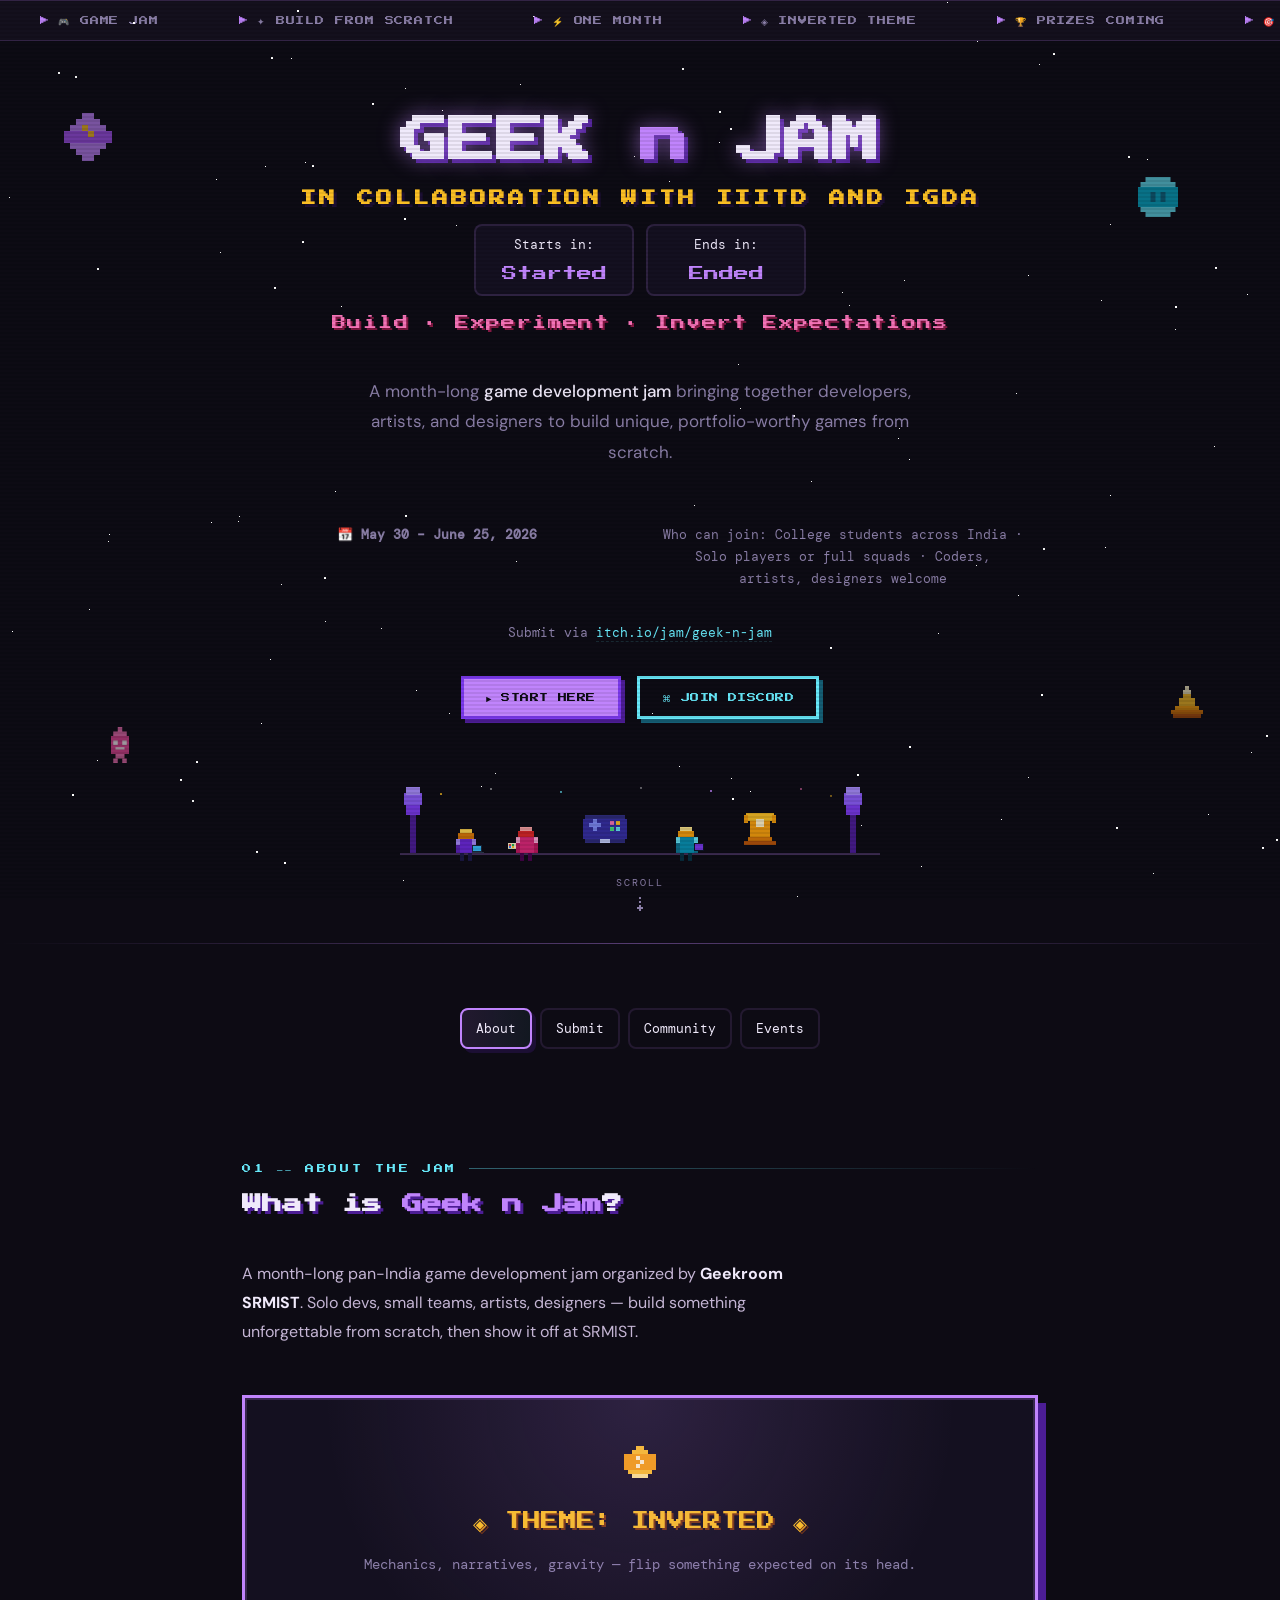
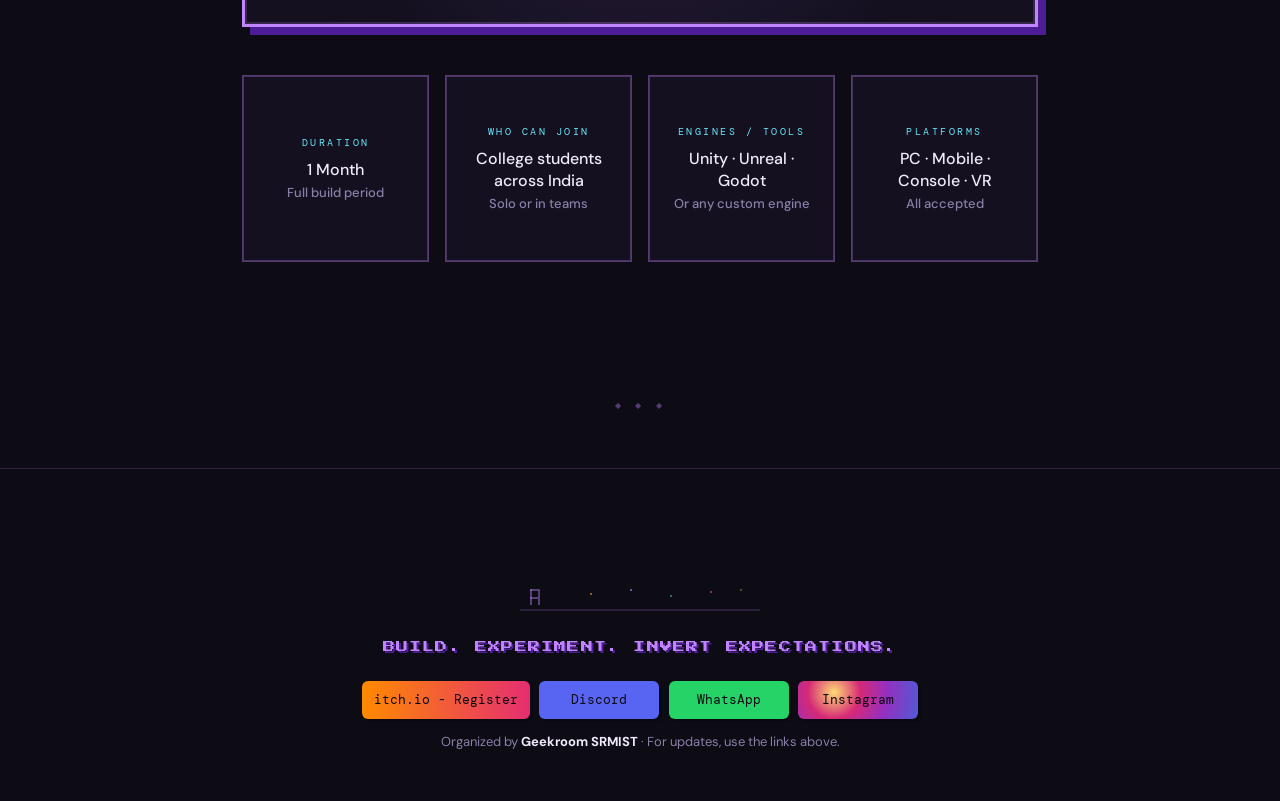
==== WEBISTE.html @ dd46bc48 "Add files via upload" ====
<!DOCTYPE html>
<html lang="en">
<head>
<meta charset="UTF-8">
<meta name="viewport" content="width=device-width, initial-scale=1.0">
<title>Geek n Jam — Build. Experiment. Invert expectations.</title>
<link rel="preconnect" href="https://fonts.googleapis.com">
<link href="https://fonts.googleapis.com/css2?family=Press+Start+2P&family=DM+Sans:wght@300;400;500;600&family=DM+Mono:wght@400;500&display=swap" rel="stylesheet">
<style>
  :root {
    --px: 2px;
    --c-bg: #0d0b14;
    --c-bg2: #141020;
    --c-bg3: #1a1530;
    --c-purple: #c084fc;
    --c-pink: #f472b6;
    --c-cyan: #67e8f9;
    --c-yellow: #fbbf24;
    --c-green: #4ade80;
    --c-white: #f0eafb;
    --c-muted: #8b7fa8;
    --pixel-border: 3px solid;
    --font-pixel: 'Press Start 2P', monospace;
    --font-body: 'DM Sans', sans-serif;
    --font-mono: 'DM Mono', monospace;
  }

  *, *::before, *::after { box-sizing: border-box; margin: 0; padding: 0; }

  body {
    background: var(--c-bg);
    color: var(--c-white);
    font-family: var(--font-body);
    font-size: 16px;
    line-height: 1.7;
    overflow-x: hidden;
  }

  /* ── SCANLINE OVERLAY ── */
  body::before {
    content: '';
    position: fixed;
    inset: 0;
    background: repeating-linear-gradient(0deg, transparent, transparent 2px, rgba(0,0,0,0.08) 2px, rgba(0,0,0,0.08) 4px);
    pointer-events: none;
    z-index: 100;
  }

  /* ── STAR FIELD ── */
  .stars {
    position: fixed;
    inset: 0;
    pointer-events: none;
    z-index: 0;
    overflow: hidden;
  }
  .star {
    position: absolute;
    background: white;
    border-radius: 0;
    animation: twinkle var(--d, 3s) infinite alternate var(--dl, 0s);
  }
  @keyframes twinkle { from { opacity: 0.1; } to { opacity: 0.8; } }

  /* ── LAYOUT ── */
  .wrap { max-width: 860px; margin: 0 auto; padding: 0 2rem; position: relative; z-index: 1; }

  /* ── PIXEL BORDER UTILITY ── */
  .pixel-box {
    position: relative;
    border: 3px solid var(--c-purple);
    image-rendering: pixelated;
    box-shadow: 6px 6px 0 var(--c-pink), inset 0 0 40px rgba(192,132,252,0.05);
  }
  .pixel-box::before {
    content: '';
    position: absolute;
    inset: -7px;
    border: 2px solid rgba(192,132,252,0.2);
    pointer-events: none;
  }

  /* ── HERO ── */
  .hero {
    min-height: 100vh;
    display: flex;
    flex-direction: column;
    align-items: center;
    justify-content: center;
    text-align: center;
    padding: 4rem 2rem 3rem;
    position: relative;
  }

  .hero-title {
    font-family: var(--font-pixel);
    font-size: clamp(24px, 5vw, 48px);
    line-height: 1.5;
    color: var(--c-white);
    text-shadow: 0 0 20px rgba(192,132,252,0.6), 4px 4px 0 #4c1d95;
    margin-bottom: 0.5rem;
    animation: flicker 6s infinite;
  }
  .hero-title span { color: var(--c-purple); }

  .hero-collab {
    font-family: var(--font-pixel);
    font-size: clamp(12px, 2.2vw, 16px);
    color: var(--c-yellow);
    letter-spacing: 0.18em;
    margin-top: 0.25rem;
    margin-bottom: 0.75rem;
    text-transform: uppercase;
    font-weight: 700;
    text-shadow: 3px 3px 0 rgba(76,29,149,0.25);
  }

  @keyframes flicker {
    0%,92%,100% { opacity: 1; }
    93% { opacity: 0.9; }
    94% { opacity: 1; }
    96% { opacity: 0.85; }
    97% { opacity: 1; }
  }

  .hero-sub {
    font-family: var(--font-pixel);
    font-size: clamp(10px, 2vw, 14px);
    color: var(--c-pink);
    letter-spacing: 0.1em;
    margin-bottom: 2.5rem;
    text-shadow: 2px 2px 0 #831843;
  }

  .hero-desc {
    font-size: 17px;
    color: var(--c-muted);
    max-width: 560px;
    margin: 0 auto 3rem;
    line-height: 1.8;
  }
  .hero-desc strong { color: var(--c-white); font-weight: 500; }

  .hero-cta {
    display: flex;
    gap: 1rem;
    flex-wrap: wrap;
    justify-content: center;
    margin-bottom: 4rem;
  }

  /* ── PIXEL DECORATION: FLOATING SPRITES ── */
  .sprite-grid {
    display: grid;
    grid-template-columns: repeat(8, 1fr);
    gap: 4px;
    width: 64px;
    height: 64px;
    image-rendering: pixelated;
  }
  .sprite-cell {
    width: 8px;
    height: 8px;
  }

  .floating-sprites {
    position: absolute;
    pointer-events: none;
    z-index: 0;
  }

  /* ── PIXEL ART DECORATIONS (SVG-based) ── */
  .pixel-deco {
    position: absolute;
    image-rendering: pixelated;
    opacity: 0.6;
    animation: float var(--fd, 4s) ease-in-out infinite alternate;
  }
  @keyframes float {
    from { transform: translateY(0px) rotate(0deg); }
    to { transform: translateY(-12px) rotate(2deg); }
  }

  /* ── SCROLL INDICATOR ── */
  .scroll-hint {
    position: absolute;
    bottom: 2rem;
    left: 50%;
    transform: translateX(-50%);
    display: flex;
    flex-direction: column;
    align-items: center;
    gap: 6px;
    font-family: var(--font-mono);
    font-size: 10px;
    color: var(--c-muted);
    letter-spacing: 0.2em;
    animation: bounce-down 2s ease-in-out infinite;
  }
  @keyframes bounce-down {
    0%,100% { transform: translateX(-50%) translateY(0); }
    50% { transform: translateX(-50%) translateY(6px); }
  }

  /* ── SECTION STYLES ── */
  section {
    padding: 5rem 0;
    position: relative;
    z-index: 1;
  }

  .section-label {
    font-family: var(--font-pixel);
    font-size: 9px;
    color: var(--c-cyan);
    letter-spacing: 0.3em;
    text-transform: uppercase;
    margin-bottom: 0.75rem;
    display: flex;
    align-items: center;
    gap: 12px;
  }
  .section-label::after {
    content: '';
    flex: 1;
    height: 1px;
    background: linear-gradient(90deg, rgba(103,232,249,0.4), transparent);
  }

  .section-title {
    font-family: var(--font-pixel);
    font-size: clamp(14px, 2.5vw, 20px);
    color: var(--c-white);
    text-shadow: 3px 3px 0 #4c1d95;
    margin-bottom: 2.5rem;
    line-height: 1.6;
  }
  .section-title .accent { color: var(--c-purple); }

  /* ── THEME REVEAL CARD ── */
  .theme-card {
    background: var(--c-bg2);
    border: 3px solid var(--c-purple);
    box-shadow: 8px 8px 0 #4c1d95;
    padding: 3rem;
    text-align: center;
    position: relative;
    overflow: hidden;
  }
  .theme-card::before {
    content: '';
    position: absolute;
    inset: 0;
    background: radial-gradient(circle at 50% 0%, rgba(192,132,252,0.15), transparent 70%);
    pointer-events: none;
  }
  .theme-card .reveal-text {
    font-family: var(--font-pixel);
    font-size: clamp(12px, 2vw, 18px);
    color: var(--c-yellow);
    text-shadow: 2px 2px 0 #78350f;
    animation: flicker 4s infinite;
  }
  .theme-card .reveal-sub {
    font-size: 14px;
    color: var(--c-muted);
    margin-top: 1rem;
    font-family: var(--font-mono);
  }

  /* ── INFO GRID ── */
  .info-grid {
    display: grid;
    grid-template-columns: repeat(auto-fit, minmax(180px, 1fr));
    gap: 1rem;
    justify-items: stretch;
    margin-bottom: 2rem;
  }

  .info-card {
    background: var(--c-bg2);
    border: 2px solid rgba(192,132,252,0.3);
    padding: 1rem 1.25rem;
    position: relative;
    transition: border-color 0.2s, box-shadow 0.2s;
    display: flex;
    flex-direction: column;
    justify-content: center;
    height: 100%;
    aspect-ratio: 1 / 1; /* enforce square cards */
    min-height: 140px; /* fallback for older browsers */
    align-items: center;
  }
  .info-card:hover {
    border-color: var(--c-purple);
    box-shadow: 4px 4px 0 rgba(192,132,252,0.3);
  }
  .info-card::after {
    content: '';
    position: absolute;
    top: -2px; left: -2px; right: -2px; bottom: -2px;
    border: 1px solid rgba(192,132,252,0.1);
    pointer-events: none;
  }

  .info-card-icon {
    width: 32px;
    height: 32px;
    margin-bottom: 1rem;
    image-rendering: pixelated;
  }

  .info-card-label {
    font-family: var(--font-mono);
    font-size: 10px;
    letter-spacing: 0.25em;
    text-transform: uppercase;
    color: var(--c-cyan);
    margin-bottom: 0.5rem;
  }

  .info-card-value {
    font-size: 16px;
    color: var(--c-white);
    font-weight: 500;
    line-height: 1.4;
    display: block;
    text-align: center;
  }

  /* ── REQUIREMENTS LIST ── */
  .req-list {
    list-style: none;
    display: flex;
    flex-direction: column;
    gap: 0.75rem;
  }

  .req-list li {
    display: flex;
    align-items: flex-start;
    gap: 12px;
    font-size: 15px;
    color: #c4b5d4;
    padding: 0.75rem 1rem;
    background: var(--c-bg2);
    border-left: 3px solid var(--c-purple);
    transition: border-color 0.15s, background 0.15s;
  }
  .req-list li:hover {
    border-left-color: var(--c-pink);
    background: var(--c-bg3);
  }

  .req-list li .bullet {
    font-family: var(--font-pixel);
    font-size: 8px;
    color: var(--c-purple);
    margin-top: 4px;
    flex-shrink: 0;
  }

  /* ── RULES GRID ── */
  .rules-grid {
    display: grid;
    grid-template-columns: repeat(auto-fit, minmax(200px, 1fr));
    gap: 1rem;
  }

  .rule-pill {
    border: 2px solid;
    padding: 1rem 1.25rem;
    font-size: 13px;
    display: flex;
    align-items: center;
    gap: 10px;
  }
  .rule-pill.no { border-color: rgba(244,114,182,0.5); background: rgba(244,114,182,0.05); color: #f9a8d4; }
  .rule-pill.yes { border-color: rgba(74,222,128,0.5); background: rgba(74,222,128,0.05); color: #86efac; }

  .rule-pill-icon {
    font-family: var(--font-pixel);
    font-size: 8px;
    padding: 3px 5px;
    flex-shrink: 0;
  }
  .rule-pill.no .rule-pill-icon { background: rgba(244,114,182,0.2); color: var(--c-pink); }
  .rule-pill.yes .rule-pill-icon { background: rgba(74,222,128,0.2); color: var(--c-green); }

  /* ── CATEGORIES ── */
  .categories-wrap {
    display: flex;
    flex-wrap: wrap;
    gap: 0.75rem;
  }

  .cat-tag {
    font-family: var(--font-pixel);
    font-size: 8px;
    padding: 8px 14px;
    border: 2px solid;
    letter-spacing: 0.05em;
    position: relative;
    transition: transform 0.1s;
  }
  .cat-tag:hover { transform: translate(-2px, -2px); }
  .cat-tag::after { content: ''; position: absolute; bottom: -5px; right: -5px; width: 100%; height: 100%; border: 2px solid; z-index: -1; }

  .cat-tag:nth-child(1) { border-color: var(--c-purple); color: var(--c-purple); }
  .cat-tag:nth-child(1)::after { border-color: #4c1d95; }
  .cat-tag:nth-child(2) { border-color: var(--c-pink); color: var(--c-pink); }
  .cat-tag:nth-child(2)::after { border-color: #831843; }
  .cat-tag:nth-child(3) { border-color: var(--c-cyan); color: var(--c-cyan); }
  .cat-tag:nth-child(3)::after { border-color: #155e75; }
  .cat-tag:nth-child(4) { border-color: var(--c-yellow); color: var(--c-yellow); }
  .cat-tag:nth-child(4)::after { border-color: #78350f; }
  .cat-tag:nth-child(5) { border-color: var(--c-green); color: var(--c-green); }
  .cat-tag:nth-child(5)::after { border-color: #14532d; }
  .cat-tag:nth-child(6) { border-color: #a78bfa; color: #a78bfa; }
  .cat-tag:nth-child(6)::after { border-color: #3730a3; }

  /* ── PRIZE TEASER ── */
  .prize-tease {
    background: var(--c-bg2);
    border: 3px solid var(--c-yellow);
    box-shadow: 6px 6px 0 #78350f;
    padding: 2.5rem;
    text-align: center;
  }
  .prize-tease .trophy {
    font-family: var(--font-pixel);
    font-size: 11px;
    color: var(--c-yellow);
    text-shadow: 2px 2px 0 #78350f;
    margin-bottom: 0.75rem;
    display: block;
  }
  .prize-tease p {
    color: var(--c-muted);
    font-size: 15px;
  }
  .blink { animation: blink-anim 1s step-end infinite; }
  @keyframes blink-anim { 50% { opacity: 0; } }

  /* ── SPECIAL CARDS ── */
  .special-grid {
    display: grid;
    grid-template-columns: repeat(auto-fit, minmax(220px, 1fr));
    gap: 1.25rem;
  }
  .special-card {
    background: var(--c-bg3);
    border: 2px solid rgba(103,232,249,0.25);
    padding: 1.75rem 1.5rem;
    position: relative;
  }
  .special-card::before {
    content: '';
    position: absolute;
    top: 0; left: 0; right: 0;
    height: 2px;
    background: linear-gradient(90deg, var(--c-cyan), var(--c-purple));
  }
  .special-card-num {
    font-family: var(--font-pixel);
    font-size: 9px;
    color: var(--c-cyan);
    margin-bottom: 0.75rem;
  }
  .special-card-title {
    font-size: 16px;
    font-weight: 600;
    color: var(--c-white);
    margin-bottom: 0.5rem;
  }
  .special-card-desc {
    font-size: 14px;
    color: var(--c-muted);
    line-height: 1.6;
  }

  /* ── WEEKS / EVENT SCHEDULE GRID ── */
  .weeks-grid {
    display: grid;
    grid-template-columns: repeat(auto-fit, minmax(160px, 1fr));
    gap: 1rem;
    align-items: stretch;
  }
  .week-card {
    background: var(--c-bg2);
    border: 2px solid rgba(192,132,252,0.14);
    padding: 1rem;
    display:flex;
    flex-direction:column;
    align-items:center;
    justify-content:center;
    min-height:120px;
    text-align:center;
    border-radius:8px;
  }
  .week-num { font-family:var(--font-pixel); color:var(--c-purple); font-size:12px; margin-bottom:6px; }
  .week-dates { font-size:14px; font-weight:600; color:var(--c-white); margin-bottom:6px; }
  .week-speaker { font-size:13px; color:var(--c-muted); font-family:var(--font-mono); }
  .final-week { margin-top:1rem; display:flex; justify-content:center; }
  .final-week .week-card { border-color: var(--c-yellow); box-shadow: 6px 6px 0 rgba(120,53,15,0.08); }

  /* ── SHOWCASE BANNER ── */
  .showcase-banner {
    background: linear-gradient(135deg, rgba(192,132,252,0.15), rgba(103,232,249,0.08));
    border: 2px solid rgba(192,132,252,0.4);
    padding: 2.5rem;
    display: grid;
    grid-template-columns: 1fr auto;
    gap: 2rem;
    align-items: center;
  }
  .showcase-banner h3 {
    font-family: var(--font-pixel);
    font-size: clamp(10px, 1.5vw, 14px);
    color: var(--c-purple);
    margin-bottom: 0.75rem;
    line-height: 1.6;
  }
  .showcase-banner p {
    font-size: 15px;
    color: #c4b5d4;
  }

  /* ── BUTTONS ── */
  .btn {
    font-family: var(--font-pixel);
    font-size: 9px;
    padding: 14px 22px;
    border: 3px solid;
    cursor: pointer;
    text-decoration: none;
    display: inline-block;
    letter-spacing: 0.05em;
    position: relative;
    transition: transform 0.1s;
    line-height: 1;
  }
  .btn:active { transform: translate(3px, 3px); }

  .btn-primary {
    background: var(--c-purple);
    border-color: #7c3aed;
    color: #0d0b14;
    box-shadow: 4px 4px 0 #4c1d95;
  }
  .btn-primary:hover { box-shadow: 6px 6px 0 #4c1d95; }
  .btn-primary:active { box-shadow: none; }

  .btn-outline {
    background: transparent;
    border-color: var(--c-cyan);
    color: var(--c-cyan);
    box-shadow: 4px 4px 0 #155e75;
  }
  .btn-outline:hover { box-shadow: 6px 6px 0 #155e75; }
  .btn-outline:active { box-shadow: none; }

  /* ── DIVIDER ── */
  .divider {
    height: 1px;
    background: linear-gradient(90deg, transparent, rgba(192,132,252,0.4), transparent);
    margin: 0;
  }
  .divider-pixel {
    display: flex;
    align-items: center;
    justify-content: center;
    gap: 6px;
    padding: 1.5rem 0;
    color: rgba(192,132,252,0.4);
    font-family: var(--font-pixel);
    font-size: 8px;
    letter-spacing: 0.4em;
  }

  /* ── FOOTER ── */
  footer {
    padding: 4rem 0 3rem;
    text-align: center;
    position: relative;
    z-index: 1;
    border-top: 1px solid rgba(192,132,252,0.2);
  }
  footer .tagline {
    font-family: var(--font-pixel);
    font-size: clamp(9px, 1.5vw, 12px);
    color: var(--c-purple);
    letter-spacing: 0.1em;
    margin-bottom: 1.5rem;
    text-shadow: 2px 2px 0 #4c1d95;
  }
  footer .sub {
    font-size: 13px;
    color: var(--c-muted);
  }
  footer a { color: var(--c-cyan); text-decoration: none; }
  footer a:hover { text-decoration: underline; }

  /* ── PIXEL ART SPRITES SVG ── */
  .pixel-scene {
    width: 100%;
    display: flex;
    justify-content: center;
    margin: 3rem 0 2rem;
    opacity: 0.85;
  }

  /* ── MARQUEE ── */
  .marquee-wrap {
    overflow: hidden;
    border-top: 1px solid rgba(192,132,252,0.2);
    border-bottom: 1px solid rgba(192,132,252,0.2);
    padding: 12px 0;
    margin: 0;
    background: rgba(192,132,252,0.04);
  }
  .marquee-inner {
    display: flex;
    gap: 0;
    animation: marquee 18s linear infinite;
    width: max-content;
  }
  @keyframes marquee { from { transform: translateX(0); } to { transform: translateX(-50%); } }
  .marquee-item {
    font-family: var(--font-pixel);
    font-size: 9px;
    color: var(--c-muted);
    padding: 0 2.5rem;
    letter-spacing: 0.1em;
    white-space: nowrap;
  }
  .marquee-item span { color: var(--c-purple); margin-right: 0.5rem; }

  /* ── PROGRESS / TIMELINE ── */
  .timeline {
    display: flex;
    flex-direction: column;
    gap: 0;
    position: relative;
    padding-left: 2rem;
  }
  .timeline::before {
    content: '';
    position: absolute;
    left: 6px;
    top: 8px;
    bottom: 8px;
    width: 2px;
    background: linear-gradient(180deg, var(--c-purple), var(--c-pink), rgba(192,132,252,0.1));
  }
  .tl-item {
    position: relative;
    padding: 0 0 2rem 2rem;
  }
  .tl-item::before {
    content: '';
    position: absolute;
    left: -1.75rem;
    top: 6px;
    width: 10px;
    height: 10px;
    background: var(--c-purple);
    border: 2px solid var(--c-bg);
    image-rendering: pixelated;
  }
  .tl-item.active::before { background: var(--c-yellow); box-shadow: 0 0 8px var(--c-yellow); }
  .tl-label {
    font-family: var(--font-mono);
    font-size: 11px;
    color: var(--c-cyan);
    letter-spacing: 0.15em;
    margin-bottom: 0.25rem;
  }
  .tl-title {
    font-size: 15px;
    color: var(--c-white);
    font-weight: 500;
  }
  .tl-desc { font-size: 13px; color: var(--c-muted); margin-top: 0.2rem; }

  /* ── DISCORD CTA ── */
  .discord-block {
    background: var(--c-bg2);
    border: 2px solid rgba(114,137,218,0.5);
    box-shadow: 5px 5px 0 rgba(114,137,218,0.25);
    padding: 2rem 2.5rem;
    display: flex;
    align-items: center;
    justify-content: space-between;
    flex-wrap: wrap;
    gap: 1.5rem;
  }
  .discord-block .label {
    font-family: var(--font-pixel);
    font-size: 9px;
    color: #7289da;
    margin-bottom: 0.5rem;
    letter-spacing: 0.1em;
  }
  .discord-block p { font-size: 15px; color: var(--c-muted); }

  /* ── FADE-IN ANIMATION ── */
  .fade-up {
    opacity: 0;
    transform: translateY(20px);
    transition: opacity 0.6s ease, transform 0.6s ease;
  }
  .fade-up.visible {
    opacity: 1;
    transform: translateY(0);
  }

  @media (max-width: 600px) {
    .showcase-banner { grid-template-columns: 1fr; }
    .hero-title { font-size: 20px; }
  }
  .promo-details { margin: 1.25rem 0 1.5rem; font-family: var(--font-mono); color: var(--c-muted); display:flex; gap:1rem; align-items:stretch; justify-content:space-between; flex-wrap:wrap; font-size:13px; max-width:900px; margin-left:auto; margin-right:auto; }
  .promo-details > div { flex: 1 1 260px; min-width: 200px; text-align: center; padding: 8px 12px; }
  .promo-details a { color: var(--c-cyan); text-decoration: none; border-bottom: 1px dashed rgba(103,232,249,0.15); }
  /* footer social links */
  .social-links { display:flex; gap:0.6rem; justify-content:center; align-items:center; margin:0.75rem 0; flex-wrap:wrap; }
  .social-link { font-family:var(--font-mono); font-size:13px; color:var(--c-bg); background:var(--c-cyan); padding:8px 12px; border-radius:6px; text-decoration:none; box-shadow:3px 3px 0 rgba(0,0,0,0.2); transition:transform 0.08s; display:inline-flex; align-items:center; justify-content:center; min-width:120px; }
  .social-link:hover { transform:translateY(-2px); }
  .social-link.itch { background: linear-gradient(90deg,#ff8a00,#e52e71); color: #0d0b14; }
  .social-link.discord { background: #5865f2; }
  .social-link.whatsapp { background: #25D366; color: #0d0b14; }
  .social-link.insta { background: radial-gradient(circle at 30% 30%, #feda75, #d62976 30%, #962fbf 60%, #4f5bd5 100%); }
  @media (max-width: 720px) {
    .promo-details { flex-direction: column; gap:0.5rem; }
    .promo-details > div { min-width: auto; width: 100%; }
    .social-link { min-width: 140px; padding:10px 14px; }
  }

  /* Tabs styling */
  .tabs { padding: 2rem 0; }
  .tabs-nav .tab-btn {
    font-family: var(--font-mono);
    background: transparent;
    border: 2px solid rgba(192,132,252,0.12);
    color: var(--c-white);
    padding: 10px 14px;
    border-radius: 8px;
    cursor: pointer;
  }
  .tabs-nav .tab-btn[aria-selected="true"] { background: linear-gradient(90deg, rgba(192,132,252,0.12), rgba(103,232,249,0.06)); box-shadow: 4px 4px 0 rgba(76,29,149,0.25); border-color: var(--c-purple); }
  .tab-panel { display:block; }
  .tab-panel[hidden] { display:none; }

  /* Timer styles */
  .timers { display:flex; gap:0.75rem; justify-content:center; align-items:center; margin-bottom:1rem; }
  .timer { font-family:var(--font-mono); background:var(--c-bg2); border:2px solid rgba(192,132,252,0.15); padding:8px 12px; border-radius:8px; font-size:13px; color:var(--c-white); min-width:160px; text-align:center; }
  .timer .t-val { display:block; margin-top:4px; font-family:var(--font-pixel); font-size:15px; color:var(--c-purple); }
</style>
</head>
<body>

<!-- Star field -->
<div class="stars" id="stars"></div>

<!-- ── MARQUEE ── -->
<div class="marquee-wrap">
  <div class="marquee-inner" id="marquee"></div>
</div>

<!-- ── HERO ── -->
<header class="hero">
  <!-- Pixel art floating decorations -->
  <svg class="pixel-deco" style="top:8%;left:5%;width:48px;--fd:5s" viewBox="0 0 16 16" fill="none" xmlns="http://www.w3.org/2000/svg">
    <rect x="6" y="0" width="4" height="2" fill="#c084fc"/>
    <rect x="4" y="2" width="8" height="2" fill="#c084fc"/>
    <rect x="2" y="4" width="12" height="2" fill="#c084fc"/>
    <rect x="0" y="6" width="16" height="4" fill="#a855f7"/>
    <rect x="2" y="10" width="12" height="2" fill="#c084fc"/>
    <rect x="4" y="12" width="8" height="2" fill="#c084fc"/>
    <rect x="6" y="14" width="4" height="2" fill="#c084fc"/>
    <rect x="6" y="4" width="2" height="2" fill="#fbbf24"/>
    <rect x="8" y="6" width="2" height="2" fill="#fbbf24"/>
  </svg>

  <svg class="pixel-deco" style="top:15%;right:8%;width:40px;--fd:3.5s" viewBox="0 0 16 16" fill="none">
    <rect x="3" y="0" width="10" height="2" fill="#67e8f9"/>
    <rect x="1" y="2" width="14" height="2" fill="#67e8f9"/>
    <rect x="0" y="4" width="16" height="8" fill="#06b6d4"/>
    <rect x="1" y="12" width="14" height="2" fill="#67e8f9"/>
    <rect x="3" y="14" width="10" height="2" fill="#67e8f9"/>
    <rect x="5" y="6" width="2" height="4" fill="#0e7490"/>
    <rect x="9" y="6" width="2" height="4" fill="#0e7490"/>
  </svg>

  <svg class="pixel-deco" style="bottom:20%;left:8%;width:36px;--fd:6s" viewBox="0 0 16 16" fill="none">
    <rect x="7" y="0" width="2" height="4" fill="#f472b6"/>
    <rect x="5" y="2" width="6" height="2" fill="#f472b6"/>
    <rect x="4" y="4" width="8" height="8" fill="#ec4899"/>
    <rect x="6" y="12" width="4" height="2" fill="#f472b6"/>
    <rect x="5" y="14" width="2" height="2" fill="#f472b6"/>
    <rect x="9" y="14" width="2" height="2" fill="#f472b6"/>
    <rect x="5" y="6" width="2" height="2" fill="#fdf2f8"/>
    <rect x="9" y="6" width="2" height="2" fill="#fdf2f8"/>
    <rect x="6" y="9" width="4" height="1" fill="#fdf2f8"/>
  </svg>

  <svg class="pixel-deco" style="bottom:25%;right:6%;width:32px;--fd:4.5s" viewBox="0 0 16 16" fill="none">
    <rect x="4" y="8" width="8" height="6" fill="#fbbf24"/>
    <rect x="2" y="10" width="12" height="2" fill="#f59e0b"/>
    <rect x="0" y="12" width="16" height="2" fill="#d97706"/>
    <rect x="1" y="14" width="14" height="2" fill="#b45309"/>
    <rect x="6" y="4" width="4" height="4" fill="#fbbf24"/>
    <rect x="4" y="6" width="8" height="2" fill="#fbbf24"/>
    <rect x="6" y="2" width="4" height="2" fill="#fef3c7"/>
    <rect x="7" y="0" width="2" height="2" fill="#fef3c7"/>
  </svg>

  <div class="wrap" style="position:relative;z-index:2">

    <h1 class="hero-title">
      GEEK <span>n</span> JAM
    </h1>
    <p class="hero-collab">IN COLLABORATION WITH IIITD AND IGDA</p>
    <!-- Timers: countdown to start (May 30) and countdown to end (July 25) -->
    <div class="timers" aria-hidden="false" style="margin-top:0.6rem">
      <div class="timer" id="timer-to-start" aria-live="polite" role="status">Starts in: <span class="t-val">--</span></div>
      <div class="timer" id="timer-to-end" aria-live="polite" role="status">Ends in: <span class="t-val">--</span></div>
    </div>
    <p class="hero-sub">Build · Experiment · Invert Expectations</p>

    <p class="hero-desc">
      A month-long <strong>game development jam</strong> bringing together developers, artists, and designers to build unique, portfolio-worthy games from scratch.
    </p>

    <div class="promo-details" aria-hidden="false">
      <div><strong>📅 May 30 – June 25, 2026</strong></div>
      <div>Who can join: College students across India · Solo players or full squads · Coders, artists, designers welcome</div>
      <div>Submit via <a href="https://itch.io/jam/geek-n-jam" target="_blank" rel="noopener">itch.io/jam/geek-n-jam</a></div>
    </div>

    <div class="hero-cta">
      <a href="#details" class="btn btn-primary">► START HERE</a>
      <a href="https://discord.gg/c8ZzEN5f9u" target="_blank" class="btn btn-outline">⌘ JOIN DISCORD</a>
    </div>

    <!-- Pixel scene — pixel art game characters row -->
    <div class="pixel-scene">
      <svg width="480" height="80" viewBox="0 0 480 80" fill="none" xmlns="http://www.w3.org/2000/svg" style="image-rendering:pixelated;max-width:100%">
        <!-- Ground line -->
        <rect x="0" y="70" width="480" height="2" fill="rgba(192,132,252,0.3)"/>
        <!-- Pixel tree left -->
        <rect x="10" y="30" width="6" height="40" fill="#4c1d95"/>
        <rect x="6" y="20" width="14" height="12" fill="#7c3aed"/>
        <rect x="4" y="10" width="18" height="12" fill="#8b5cf6"/>
        <rect x="6" y="4" width="14" height="8" fill="#a78bfa"/>
        <!-- Pixel character 1 (dev) -->
        <rect x="60" y="46" width="12" height="10" fill="#fcd34d"/>
        <rect x="58" y="50" width="16" height="6" fill="#d97706"/>
        <rect x="58" y="56" width="16" height="14" fill="#6d28d9"/>
        <rect x="56" y="60" width="4" height="10" fill="#5b21b6"/>
        <rect x="72" y="60" width="4" height="10" fill="#5b21b6"/>
        <rect x="56" y="56" width="4" height="6" fill="#a78bfa"/>
        <rect x="72" y="56" width="4" height="6" fill="#a78bfa"/>
        <rect x="60" y="70" width="4" height="8" fill="#1e1b4b"/>
        <rect x="68" y="70" width="4" height="8" fill="#1e1b4b"/>
        <!-- laptop -->
        <rect x="72" y="62" width="10" height="7" fill="#1e293b"/>
        <rect x="73" y="63" width="8" height="5" fill="#38bdf8"/>
        <rect x="72" y="69" width="12" height="1" fill="#334155"/>
        <!-- Pixel character 2 (artist) -->
        <rect x="120" y="44" width="12" height="10" fill="#fca5a5"/>
        <rect x="118" y="48" width="16" height="6" fill="#dc2626"/>
        <rect x="118" y="54" width="16" height="16" fill="#db2777"/>
        <rect x="116" y="58" width="4" height="12" fill="#be185d"/>
        <rect x="134" y="58" width="4" height="12" fill="#be185d"/>
        <rect x="116" y="54" width="4" height="6" fill="#f9a8d4"/>
        <rect x="134" y="54" width="4" height="6" fill="#f9a8d4"/>
        <rect x="120" y="70" width="4" height="8" fill="#4a044e"/>
        <rect x="128" y="70" width="4" height="8" fill="#4a044e"/>
        <!-- palette -->
        <rect x="108" y="60" width="8" height="6" fill="#fef3c7"/>
        <rect x="109" y="61" width="2" height="2" fill="#ef4444"/>
        <rect x="112" y="61" width="2" height="2" fill="#22c55e"/>
        <rect x="109" y="63" width="2" height="2" fill="#3b82f6"/>
        <rect x="112" y="63" width="2" height="2" fill="#fbbf24"/>
        <!-- Pixel game controller (center) -->
        <rect x="185" y="32" width="40" height="28" fill="#312e81" rx="0"/>
        <rect x="183" y="36" width="44" height="20" fill="#3730a3"/>
        <rect x="193" y="36" width="4" height="12" fill="#818cf8"/>
        <rect x="189" y="40" width="12" height="4" fill="#818cf8"/>
        <rect x="210" y="38" width="4" height="4" fill="#f472b6"/>
        <rect x="216" y="38" width="4" height="4" fill="#fbbf24"/>
        <rect x="210" y="44" width="4" height="4" fill="#4ade80"/>
        <rect x="216" y="44" width="4" height="4" fill="#67e8f9"/>
        <rect x="200" y="56" width="10" height="4" fill="#c7d2fe"/>
        <!-- Pixel character 3 (designer) -->
        <rect x="280" y="44" width="12" height="10" fill="#fde68a"/>
        <rect x="278" y="48" width="16" height="6" fill="#f59e0b"/>
        <rect x="278" y="54" width="16" height="16" fill="#0891b2"/>
        <rect x="276" y="58" width="4" height="12" fill="#0e7490"/>
        <rect x="294" y="58" width="4" height="12" fill="#0e7490"/>
        <rect x="276" y="54" width="4" height="6" fill="#67e8f9"/>
        <rect x="294" y="54" width="4" height="6" fill="#67e8f9"/>
        <rect x="280" y="70" width="4" height="8" fill="#083344"/>
        <rect x="288" y="70" width="4" height="8" fill="#083344"/>
        <!-- tablet -->
        <rect x="294" y="60" width="10" height="8" fill="#0f172a"/>
        <rect x="295" y="61" width="8" height="6" fill="#7c3aed"/>
        <!-- Trophy -->
        <rect x="350" y="30" width="20" height="24" fill="#f59e0b"/>
        <rect x="346" y="30" width="28" height="8" fill="#fbbf24"/>
        <rect x="344" y="32" width="4" height="8" fill="#f59e0b"/>
        <rect x="372" y="32" width="4" height="8" fill="#f59e0b"/>
        <rect x="348" y="54" width="24" height="4" fill="#d97706"/>
        <rect x="344" y="58" width="32" height="4" fill="#b45309"/>
        <rect x="356" y="36" width="8" height="8" fill="#fef3c7"/>
        <!-- Pixel tree right -->
        <rect x="450" y="30" width="6" height="40" fill="#4c1d95"/>
        <rect x="446" y="20" width="14" height="12" fill="#7c3aed"/>
        <rect x="444" y="10" width="18" height="12" fill="#8b5cf6"/>
        <rect x="446" y="4" width="14" height="8" fill="#a78bfa"/>
        <!-- Stars in sky -->
        <rect x="40" y="10" width="2" height="2" fill="#fbbf24" opacity="0.8"/>
        <rect x="90" y="5" width="2" height="2" fill="#fff" opacity="0.5"/>
        <rect x="160" y="8" width="2" height="2" fill="#67e8f9" opacity="0.7"/>
        <rect x="240" y="4" width="2" height="2" fill="#fff" opacity="0.4"/>
        <rect x="310" y="7" width="2" height="2" fill="#c084fc" opacity="0.8"/>
        <rect x="400" y="5" width="2" height="2" fill="#f472b6" opacity="0.6"/>
        <rect x="430" y="12" width="2" height="2" fill="#fbbf24" opacity="0.5"/>
      </svg>
    </div>
  </div>

  <div class="scroll-hint">
    <span>SCROLL</span>
    <svg width="10" height="14" viewBox="0 0 10 14" fill="none"><rect x="4" y="0" width="2" height="2" fill="currentColor"/><rect x="4" y="4" width="2" height="2" fill="currentColor"/><rect x="4" y="8" width="2" height="2" fill="currentColor"/><rect x="2" y="10" width="6" height="2" fill="currentColor"/><rect x="4" y="12" width="2" height="2" fill="currentColor"/></svg>
  </div>
</header>

<div class="divider"></div>

<!-- Tabs container: wraps the main site sections into three tabbed panels -->
<div class="tabs wrap" id="main-tabs">
  <nav class="tabs-nav" role="tablist" aria-label="Main sections" style="display:flex;gap:0.5rem;justify-content:center;margin:2rem 0">
    <button class="tab-btn" role="tab" aria-selected="true" data-target="tab-about">About</button>
    <button class="tab-btn" role="tab" aria-selected="false" data-target="tab-submit">Submit</button>
    <button class="tab-btn" role="tab" aria-selected="false" data-target="tab-community">Community</button>
    <button class="tab-btn" role="tab" aria-selected="false" data-target="tab-events">Events</button>
  </nav>

  <div class="tabs-panels">
    <div id="tab-about" class="tab-panel">

<!-- ── ABOUT + THEME ── -->
<section id="details">
  <div class="wrap">
    <div class="section-label">01 ── ABOUT THE JAM</div>
    <h2 class="section-title">What is <span class="accent">Geek n Jam</span>?</h2>

    <p style="font-size:16px;color:#c4b5d4;max-width:600px;margin-bottom:3rem;line-height:1.8">
      A month-long pan-India game development jam organized by <strong style="color:var(--c-white)">Geekroom SRMIST</strong>. Solo devs, small teams, artists, designers — build something unforgettable from scratch, then show it off at SRMIST.
    </p>

    <div style="margin-bottom:3rem" class="fade-up">
      <div class="theme-card pixel-box">
        <div style="margin-bottom:0.75rem">
          <svg width="32" height="32" viewBox="0 0 16 16" fill="none" style="image-rendering:pixelated;margin-bottom:8px">
            <rect x="6" y="0" width="4" height="2" fill="#fbbf24"/>
            <rect x="4" y="2" width="8" height="2" fill="#fbbf24"/>
            <rect x="0" y="4" width="16" height="8" fill="#f59e0b"/>
            <rect x="2" y="12" width="12" height="2" fill="#fbbf24"/>
            <rect x="4" y="14" width="8" height="2" fill="#fde68a"/>
            <rect x="6" y="5" width="2" height="2" fill="#fef3c7"/>
            <rect x="8" y="7" width="2" height="2" fill="#fef3c7"/>
            <rect x="6" y="9" width="2" height="2" fill="#fef3c7"/>
          </svg>
        </div>
        <p class="reveal-text">◈ THEME: INVERTED ◈</p>
        <p class="reveal-sub">Mechanics, narratives, gravity — flip something expected on its head.</p>
      </div>
    </div>

    <div class="info-grid fade-up">
      <div class="info-card">
        <div class="info-card-label">Duration</div>
        <div class="info-card-value">1 Month<br><span style="font-size:13px;color:var(--c-muted)">Full build period</span></div>
      </div>
      <div class="info-card">
        <div class="info-card-label">Who can join</div>
        <div class="info-card-value">College students across India<br><span style="font-size:13px;color:var(--c-muted)">Solo or in teams</span></div>
      </div>
      <div class="info-card">
        <div class="info-card-label">Engines / Tools</div>
        <div class="info-card-value">Unity · Unreal · Godot<br><span style="font-size:13px;color:var(--c-muted)">Or any custom engine</span></div>
      </div>
      <div class="info-card">
        <div class="info-card-label">Platforms</div>
        <div class="info-card-value">PC · Mobile · Console · VR<br><span style="font-size:13px;color:var(--c-muted)">All accepted</span></div>
      </div>
    </div>
  </div>
</section>
  </section>

  <div class="divider-pixel">◆ ◆ ◆</div>

  <!-- end of ABOUT panel -->
  </div>

  <div id="tab-submit" class="tab-panel" hidden>

  <!-- ── SUBMISSION ── -->
  <section>
  <div class="wrap">
    <div class="section-label">02 ── WHAT TO SUBMIT</div>
    <h2 class="section-title">Submission <span class="accent">Requirements</span></h2>
    <ul class="req-list fade-up">
      <li><span class="bullet">▶</span>Playable game build — your game must actually run</li>
      <li><span class="bullet">▶</span>Gameplay video (1–2 minutes) showing core mechanics</li>
      <li><span class="bullet">▶</span>Source code repository (public GitHub/GitLab)</li>
      <li><span class="bullet">▶</span>Game description & controls — short and clear</li>
      <li><span class="bullet">▶</span>Asset credits — list everything you didn't make yourself</li>
    </ul>
  </div>
</section>

  </section>

  <div class="divider"></div>

  <!-- ── RULES ── -->
  <section>
  <div class="wrap">
    <div class="section-label">03 ── THE RULES</div>
    <h2 class="section-title">What's <span class="accent">Allowed</span></h2>
    <div class="rules-grid fade-up">
      <div class="rule-pill no"><span class="rule-pill-icon">✕</span>No AI-generated assets</div>
      <div class="rule-pill no"><span class="rule-pill-icon">✕</span>No plagiarism</div>
      <div class="rule-pill yes"><span class="rule-pill-icon">✓</span>Paid assets (must declare)</div>
      <div class="rule-pill no"><span class="rule-pill-icon">✕</span>No pre-built games</div>
      <div class="rule-pill yes"><span class="rule-pill-icon">✓</span>All engines welcome</div>
      <div class="rule-pill yes"><span class="rule-pill-icon">✓</span>Solo or team play</div>
    </div>
    <p style="margin-top:1.25rem;font-size:13px;color:var(--c-muted);font-family:var(--font-mono)">
      ⚠ Game must be built entirely during the jam period. Previously built games will not be considered.
    </p>
  </div>
</section>
  </section>

  <div class="divider-pixel">◆ ◆ ◆</div>

  <!-- keep categories inside submit panel -->
  <section>
  <div class="wrap">
    <div class="section-label">04 ── JUDGING</div>
    <h2 class="section-title"><span class="accent">Categories</span></h2>
    <div class="categories-wrap fade-up" style="margin-bottom:3rem">
      <span class="cat-tag">BEST OVERALL</span>
      <span class="cat-tag">MOST UNIQUE MECHANIC</span>
      <span class="cat-tag">BEST VISUALS</span>
      <span class="cat-tag">BEST STORY</span>
      <span class="cat-tag">BEST SOUND</span>
      <span class="cat-tag">+ MORE</span>
    </div>

    <div class="prize-tease fade-up">
      <span class="trophy">🏆 PRIZES</span>
      <p>Prizes are being finalized and will be revealed very soon. <span class="blink">_</span></p>
      <p style="margin-top:0.5rem;font-size:12px;font-family:var(--font-mono);color:rgba(139,127,168,0.6)">Join Discord for the announcement.</p>
    </div>
  </div>
</section>

  </section>

  </div>

  <div id="tab-community" class="tab-panel" hidden>

  <!-- ── WHAT MAKES IT SPECIAL ── -->
  <section>
  <div class="wrap">
    <div class="section-label">05 ── WHY JOIN</div>
    <h2 class="section-title">What Makes This <span class="accent">Special</span></h2>
    <div class="special-grid fade-up">
      <div class="special-card">
        <div class="special-card-num">01</div>
        <div class="special-card-title">Live Sessions</div>
        <div class="special-card-desc">Talks and sessions with actual game industry professionals during the jam.</div>
      </div>
      <div class="special-card">
        <div class="special-card-num">02</div>
        <div class="special-card-title">Real Exposure</div>
        <div class="special-card-desc">Real-world game dev experience — not a toy project, a portfolio piece.</div>
      </div>
      <div class="special-card">
        <div class="special-card-num">03</div>
        <div class="special-card-title">Offline Showcase</div>
        <div class="special-card-desc">Top entries get showcased live at SRMIST in front of peers and judges.</div>
      </div>
    </div>
  </div>
</section>

  </section>

  <div class="divider-pixel">◆ ◆ ◆</div>

  <!-- ── SHOWCASE ── -->
  <section>
  <div class="wrap">
    <div class="showcase-banner fade-up">
      <div>
        <h3>FINAL SHOWCASE @ SRMIST</h3>
        <p>Present your game live. Showcase your work in front of peers and judges. Get recognized for your creativity and execution.</p>
      </div>
      <div style="flex-shrink:0">
        <svg width="80" height="80" viewBox="0 0 24 24" fill="none" style="image-rendering:pixelated">
          <rect x="6" y="8" width="12" height="10" fill="none" stroke="#c084fc" stroke-width="1.5"/>
          <rect x="8" y="18" width="8" height="2" fill="#c084fc"/>
          <rect x="6" y="20" width="12" height="1" fill="#c084fc"/>
          <circle cx="12" cy="13" r="2" stroke="#67e8f9" stroke-width="1.5"/>
          <rect x="3" y="8" width="3" height="5" rx="0" fill="none" stroke="#a78bfa" stroke-width="1.5"/>
          <rect x="18" y="8" width="3" height="5" rx="0" fill="none" stroke="#a78bfa" stroke-width="1.5"/>
        </svg>
      </div>
    </div>
  </div>
</section>

  </section>

  <div class="divider"></div>

  <!-- ── DISCORD ── -->
  <section>
  <div class="wrap fade-up">
    <div class="discord-block">
      <div>
        <div class="label">⌘ COMMUNITY</div>
        <p>Join the Discord for updates, team finding, and announcements.</p>
      </div>
      <a href="https://discord.gg/c8ZzEN5f9u" target="_blank" class="btn btn-outline" style="border-color:#7289da;color:#7289da;box-shadow:4px 4px 0 rgba(114,137,218,0.3)">
        ⌘ JOIN SERVER
      </a>
    </div>
  </div>
</section>
    </section>

    <!-- end of community panel -->
    </div>

    <div id="tab-events" class="tab-panel" hidden>
      <section>
        <div class="wrap">
          <div class="section-label">06 ── EVENTS</div>
          <h2 class="section-title">Weekly <span class="accent">Speakers</span></h2>
          <p style="color:var(--c-muted);margin-bottom:1rem">Eight weekly sessions starting from <strong>May 30, 2026</strong>. Speakers will be announced — currently marked as coming soon.</p>

          <div class="weeks-grid fade-up">
            <div class="week-card"><div class="week-num">WEEK 1</div><div class="week-dates">May 30 – Jun 5</div><div class="week-speaker">Speaker: Coming soon</div></div>
            <div class="week-card"><div class="week-num">WEEK 2</div><div class="week-dates">Jun 6 – Jun 12</div><div class="week-speaker">Speaker: Coming soon</div></div>
            <div class="week-card"><div class="week-num">WEEK 3</div><div class="week-dates">Jun 13 – Jun 19</div><div class="week-speaker">Speaker: Coming soon</div></div>
            <div class="week-card"><div class="week-num">WEEK 4</div><div class="week-dates">Jun 20 – Jun 26</div><div class="week-speaker">Speaker: Coming soon</div></div>
            <div class="week-card"><div class="week-num">WEEK 5</div><div class="week-dates">Jun 27 – Jul 3</div><div class="week-speaker">Speaker: Coming soon</div></div>
            <div class="week-card"><div class="week-num">WEEK 6</div><div class="week-dates">Jul 4 – Jul 10</div><div class="week-speaker">Speaker: Coming soon</div></div>
            <div class="week-card"><div class="week-num">WEEK 7</div><div class="week-dates">Jul 11 – Jul 17</div><div class="week-speaker">Speaker: Coming soon</div></div>
            <div class="week-card"><div class="week-num">WEEK 8</div><div class="week-dates">Jul 18 – Jul 24</div><div class="week-speaker">Speaker: Coming soon</div></div>
          </div>

          <div class="final-week fade-up">
            <div class="week-card" style="min-width:320px;">
              <div class="week-num">FINAL WEEK</div>
              <div class="week-dates">Jul 25 – Jul 31</div>
              <div class="week-speaker">Final round: DISC · Prize distribution</div>
            </div>
          </div>
        </div>
      </section>
    </div>
  </div>
</div>

<!-- ── FOOTER ── -->
<footer>
  <div class="wrap">
    <div class="pixel-scene" style="margin-bottom:1.5rem">
      <svg width="240" height="32" viewBox="0 0 240 32" fill="none" style="image-rendering:pixelated">
        <rect x="0" y="28" width="240" height="2" fill="rgba(192,132,252,0.2)"/>
        <!-- Pixel text: GEEK N JAM -->
        <rect x="10" y="8" width="2" height="16" fill="rgba(192,132,252,0.5)"/>
        <rect x="10" y="8" width="8" height="2" fill="rgba(192,132,252,0.5)"/>
        <rect x="10" y="16" width="8" height="2" fill="rgba(192,132,252,0.5)"/>
        <rect x="18" y="8" width="2" height="16" fill="rgba(192,132,252,0.5)"/>
        <!-- decorative stars -->
        <rect x="70" y="12" width="2" height="2" fill="#fbbf24" opacity="0.6"/>
        <rect x="110" y="8" width="2" height="2" fill="#c084fc" opacity="0.7"/>
        <rect x="150" y="14" width="2" height="2" fill="#67e8f9" opacity="0.5"/>
        <rect x="190" y="10" width="2" height="2" fill="#f472b6" opacity="0.6"/>
        <rect x="220" y="8" width="2" height="2" fill="#fbbf24" opacity="0.4"/>
      </svg>
    </div>
    <p class="tagline">BUILD. EXPERIMENT. INVERT EXPECTATIONS.</p>
    <div class="social-links" aria-label="Geek n Jam social links">
      <a class="social-link itch" href="https://itch.io/jam/geek-n-jam" target="_blank" rel="noopener">itch.io - Register</a>
      <a class="social-link discord" href="https://discord.gg/c8ZzEN5f9u" target="_blank" rel="noopener">Discord</a>
      <a class="social-link whatsapp" href="https://chat.whatsapp.com/G2aQ3w3JUpC5bc1FgWrqof" target="_blank" rel="noopener">WhatsApp</a>
      <a class="social-link insta" href="https://www.instagram.com/geekroom_srmist_ghz/" target="_blank" rel="noopener">Instagram</a>
    </div>
    <p class="sub">Organized by <strong style="color:var(--c-white)">Geekroom SRMIST</strong> · For updates, use the links above.</p>
  </div>
</footer>

<script>
// Generate stars
const starsEl = document.getElementById('stars');
for (let i = 0; i < 120; i++) {
  const s = document.createElement('div');
  s.className = 'star';
  const size = Math.random() < 0.7 ? 1 : 2;
  s.style.cssText = `width:${size}px;height:${size}px;top:${Math.random()*100}%;left:${Math.random()*100}%;--d:${(Math.random()*4+1).toFixed(1)}s;--dl:${(Math.random()*3).toFixed(1)}s`;
  starsEl.appendChild(s);
}

// Marquee
const marqueeItems = [
  '🎮 GAME JAM', '✦ BUILD FROM SCRATCH', '⚡ ONE MONTH', '◈ INVERTED THEME',
  '🏆 PRIZES COMING', '🎯 ALL ENGINES', '✦ PORTFOLIO-READY', '◆ PAN-INDIA',
  '🎮 GAME JAM', '✦ BUILD FROM SCRATCH', '⚡ ONE MONTH', '◈ INVERTED THEME',
  '🏆 PRIZES COMING', '🎯 ALL ENGINES', '✦ PORTFOLIO-READY', '◆ PAN-INDIA'
];
const inner = document.getElementById('marquee');
inner.innerHTML = marqueeItems.map(t => `<span class="marquee-item"><span>▶</span>${t}</span>`).join('') +
                  marqueeItems.map(t => `<span class="marquee-item"><span>▶</span>${t}</span>`).join('');

// Intersection observer for fade-up
const obs = new IntersectionObserver(entries => {
  entries.forEach(e => { if (e.isIntersecting) e.target.classList.add('visible'); });
}, { threshold: 0.1 });
document.querySelectorAll('.fade-up').forEach(el => obs.observe(el));

// Smooth scroll for anchor link
document.querySelector('[href="#details"]').addEventListener('click', e => {
  e.preventDefault();
  document.getElementById('details').scrollIntoView({ behavior: 'smooth' });
});

// Tabs behavior: simple, accessible
;(function(){
  const tabs = document.querySelectorAll('.tab-btn');
  if (!tabs.length) return;
  function activate(targetId, setFocus){
    tabs.forEach(b=>{
      const sel = b.getAttribute('data-target')===targetId;
      b.setAttribute('aria-selected', sel? 'true':'false');
    });
    document.querySelectorAll('.tab-panel').forEach(p=>{
      if (p.id===targetId) p.removeAttribute('hidden'); else p.setAttribute('hidden','');
    });
    if (setFocus) document.querySelector(`[data-target="${targetId}"]`).focus();
    try { localStorage.setItem('geeknjam.activeTab', targetId); } catch(e){}
  }
  tabs.forEach(btn=> btn.addEventListener('click', ()=> activate(btn.getAttribute('data-target'), false)));
  // keyboard navigation (left/right)
  tabs.forEach((btn,i)=> btn.addEventListener('keydown', e=>{
    if (e.key === 'ArrowRight') tabs[(i+1)%tabs.length].focus();
    if (e.key === 'ArrowLeft') tabs[(i-1+tabs.length)%tabs.length].focus();
    if (e.key === 'Enter' || e.key === ' ') { e.preventDefault(); btn.click(); }
  }));
  const saved = (function(){ try{ return localStorage.getItem('geeknjam.activeTab'); }catch(e){return null;} })();
  const initial = saved && document.getElementById(saved) ? saved : tabs[0].getAttribute('data-target');
  activate(initial, false);
})();

// Countdown timers
(function(){
  const start = new Date(2026, 4, 30, 0, 0, 0); // May 30, 2026 (months 0-indexed)
  const end = new Date(2026, 6, 25, 23, 59, 59); // July 25, 2026
  const elStart = document.getElementById('timer-to-start');
  const elEnd = document.getElementById('timer-to-end');

  function fmt(ms){
    if (ms <= 0) return '0d 0h 0m 0s';
    const s = Math.floor(ms/1000);
    const days = Math.floor(s/86400);
    const hrs = Math.floor((s%86400)/3600);
    const mins = Math.floor((s%3600)/60);
    const secs = s%60;
    return `${days}d ${hrs}h ${mins}m ${secs}s`;
  }

  function tick(){
    const now = new Date();
    const toStart = start - now;
    const toEnd = end - now;

    if (elStart) {
      if (toStart > 0) elStart.querySelector('.t-val').textContent = fmt(toStart);
      else elStart.querySelector('.t-val').textContent = 'Started';
    }
    if (elEnd) {
      if (toEnd > 0) elEnd.querySelector('.t-val').textContent = fmt(toEnd);
      else elEnd.querySelector('.t-val').textContent = 'Ended';
    }
  }
  tick();
  setInterval(tick, 1000);
})();
</script>
</body>
</html>
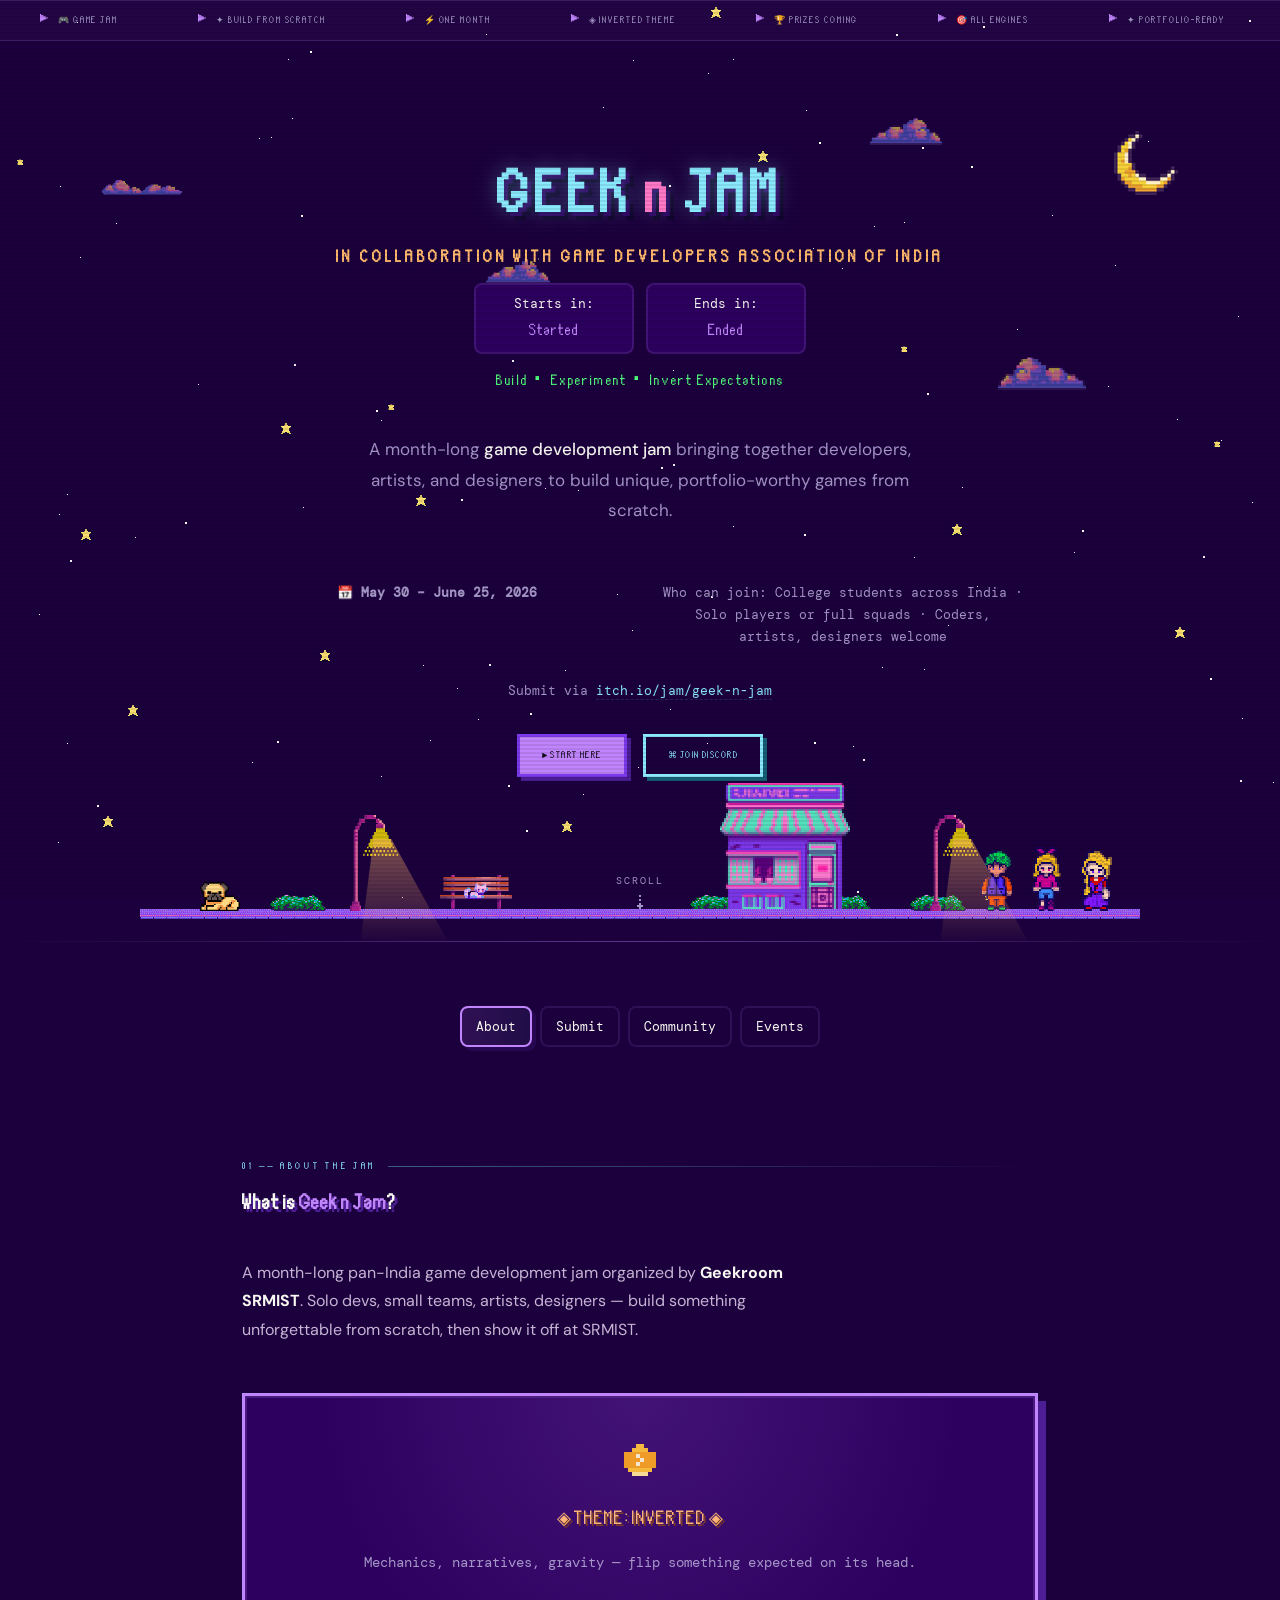
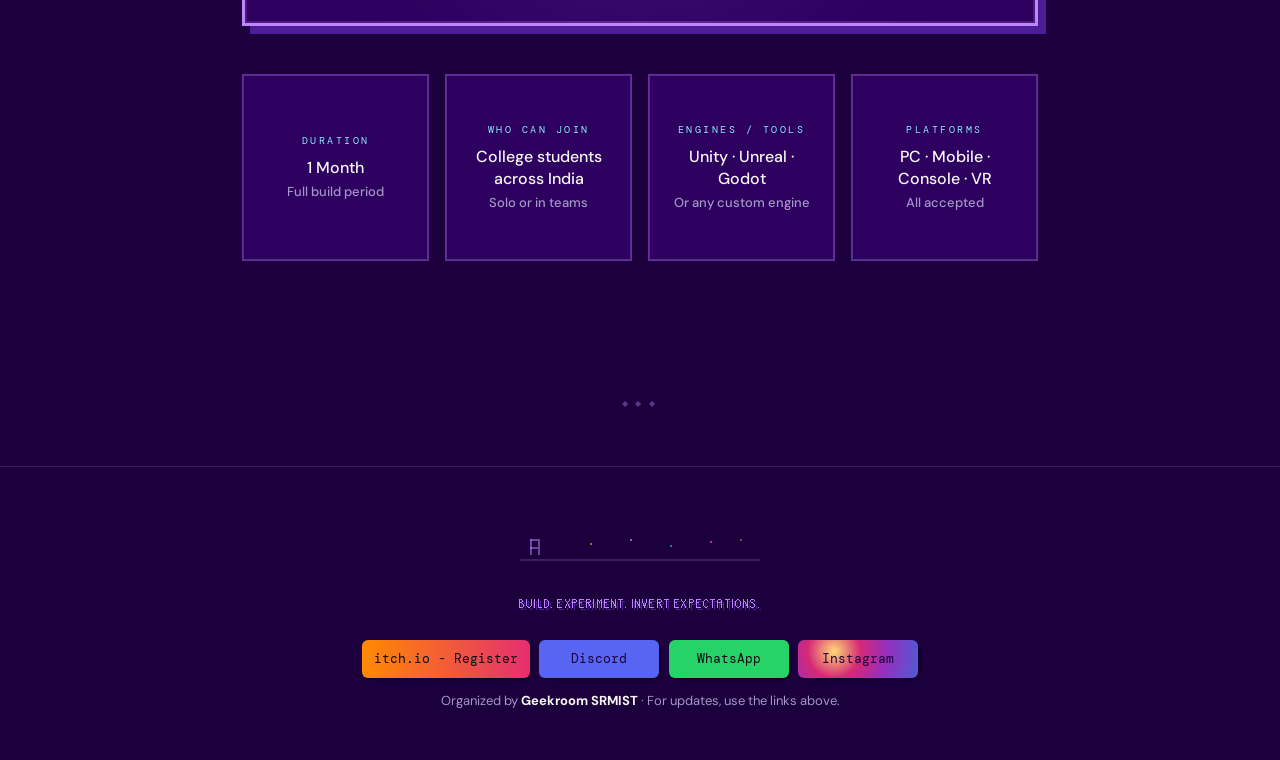
==== commit ea21df2a: "Hero page with animation" ====
--- a/WEBISTE.html
+++ b/WEBISTE.html
@@ -1,1313 +1,449 @@
 <!DOCTYPE html>
 <html lang="en">
+
 <head>
-<meta charset="UTF-8">
-<meta name="viewport" content="width=device-width, initial-scale=1.0">
-<title>Geek n Jam — Build. Experiment. Invert expectations.</title>
-<link rel="preconnect" href="https://fonts.googleapis.com">
-<link href="https://fonts.googleapis.com/css2?family=Press+Start+2P&family=DM+Sans:wght@300;400;500;600&family=DM+Mono:wght@400;500&display=swap" rel="stylesheet">
-<style>
-  :root {
-    --px: 2px;
-    --c-bg: #0d0b14;
-    --c-bg2: #141020;
-    --c-bg3: #1a1530;
-    --c-purple: #c084fc;
-    --c-pink: #f472b6;
-    --c-cyan: #67e8f9;
-    --c-yellow: #fbbf24;
-    --c-green: #4ade80;
-    --c-white: #f0eafb;
-    --c-muted: #8b7fa8;
-    --pixel-border: 3px solid;
-    --font-pixel: 'Press Start 2P', monospace;
-    --font-body: 'DM Sans', sans-serif;
-    --font-mono: 'DM Mono', monospace;
-  }
-
-  *, *::before, *::after { box-sizing: border-box; margin: 0; padding: 0; }
-
-  body {
-    background: var(--c-bg);
-    color: var(--c-white);
-    font-family: var(--font-body);
-    font-size: 16px;
-    line-height: 1.7;
-    overflow-x: hidden;
-  }
-
-  /* ── SCANLINE OVERLAY ── */
-  body::before {
-    content: '';
-    position: fixed;
-    inset: 0;
-    background: repeating-linear-gradient(0deg, transparent, transparent 2px, rgba(0,0,0,0.08) 2px, rgba(0,0,0,0.08) 4px);
-    pointer-events: none;
-    z-index: 100;
-  }
-
-  /* ── STAR FIELD ── */
-  .stars {
-    position: fixed;
-    inset: 0;
-    pointer-events: none;
-    z-index: 0;
-    overflow: hidden;
-  }
-  .star {
-    position: absolute;
-    background: white;
-    border-radius: 0;
-    animation: twinkle var(--d, 3s) infinite alternate var(--dl, 0s);
-  }
-  @keyframes twinkle { from { opacity: 0.1; } to { opacity: 0.8; } }
-
-  /* ── LAYOUT ── */
-  .wrap { max-width: 860px; margin: 0 auto; padding: 0 2rem; position: relative; z-index: 1; }
-
-  /* ── PIXEL BORDER UTILITY ── */
-  .pixel-box {
-    position: relative;
-    border: 3px solid var(--c-purple);
-    image-rendering: pixelated;
-    box-shadow: 6px 6px 0 var(--c-pink), inset 0 0 40px rgba(192,132,252,0.05);
-  }
-  .pixel-box::before {
-    content: '';
-    position: absolute;
-    inset: -7px;
-    border: 2px solid rgba(192,132,252,0.2);
-    pointer-events: none;
-  }
-
-  /* ── HERO ── */
-  .hero {
-    min-height: 100vh;
-    display: flex;
-    flex-direction: column;
-    align-items: center;
-    justify-content: center;
-    text-align: center;
-    padding: 4rem 2rem 3rem;
-    position: relative;
-  }
-
-  .hero-title {
-    font-family: var(--font-pixel);
-    font-size: clamp(24px, 5vw, 48px);
-    line-height: 1.5;
-    color: var(--c-white);
-    text-shadow: 0 0 20px rgba(192,132,252,0.6), 4px 4px 0 #4c1d95;
-    margin-bottom: 0.5rem;
-    animation: flicker 6s infinite;
-  }
-  .hero-title span { color: var(--c-purple); }
-
-  .hero-collab {
-    font-family: var(--font-pixel);
-    font-size: clamp(12px, 2.2vw, 16px);
-    color: var(--c-yellow);
-    letter-spacing: 0.18em;
-    margin-top: 0.25rem;
-    margin-bottom: 0.75rem;
-    text-transform: uppercase;
-    font-weight: 700;
-    text-shadow: 3px 3px 0 rgba(76,29,149,0.25);
-  }
-
-  @keyframes flicker {
-    0%,92%,100% { opacity: 1; }
-    93% { opacity: 0.9; }
-    94% { opacity: 1; }
-    96% { opacity: 0.85; }
-    97% { opacity: 1; }
-  }
-
-  .hero-sub {
-    font-family: var(--font-pixel);
-    font-size: clamp(10px, 2vw, 14px);
-    color: var(--c-pink);
-    letter-spacing: 0.1em;
-    margin-bottom: 2.5rem;
-    text-shadow: 2px 2px 0 #831843;
-  }
-
-  .hero-desc {
-    font-size: 17px;
-    color: var(--c-muted);
-    max-width: 560px;
-    margin: 0 auto 3rem;
-    line-height: 1.8;
-  }
-  .hero-desc strong { color: var(--c-white); font-weight: 500; }
-
-  .hero-cta {
-    display: flex;
-    gap: 1rem;
-    flex-wrap: wrap;
-    justify-content: center;
-    margin-bottom: 4rem;
-  }
-
-  /* ── PIXEL DECORATION: FLOATING SPRITES ── */
-  .sprite-grid {
-    display: grid;
-    grid-template-columns: repeat(8, 1fr);
-    gap: 4px;
-    width: 64px;
-    height: 64px;
-    image-rendering: pixelated;
-  }
-  .sprite-cell {
-    width: 8px;
-    height: 8px;
-  }
-
-  .floating-sprites {
-    position: absolute;
-    pointer-events: none;
-    z-index: 0;
-  }
-
-  /* ── PIXEL ART DECORATIONS (SVG-based) ── */
-  .pixel-deco {
-    position: absolute;
-    image-rendering: pixelated;
-    opacity: 0.6;
-    animation: float var(--fd, 4s) ease-in-out infinite alternate;
-  }
-  @keyframes float {
-    from { transform: translateY(0px) rotate(0deg); }
-    to { transform: translateY(-12px) rotate(2deg); }
-  }
-
-  /* ── SCROLL INDICATOR ── */
-  .scroll-hint {
-    position: absolute;
-    bottom: 2rem;
-    left: 50%;
-    transform: translateX(-50%);
-    display: flex;
-    flex-direction: column;
-    align-items: center;
-    gap: 6px;
-    font-family: var(--font-mono);
-    font-size: 10px;
-    color: var(--c-muted);
-    letter-spacing: 0.2em;
-    animation: bounce-down 2s ease-in-out infinite;
-  }
-  @keyframes bounce-down {
-    0%,100% { transform: translateX(-50%) translateY(0); }
-    50% { transform: translateX(-50%) translateY(6px); }
-  }
-
-  /* ── SECTION STYLES ── */
-  section {
-    padding: 5rem 0;
-    position: relative;
-    z-index: 1;
-  }
-
-  .section-label {
-    font-family: var(--font-pixel);
-    font-size: 9px;
-    color: var(--c-cyan);
-    letter-spacing: 0.3em;
-    text-transform: uppercase;
-    margin-bottom: 0.75rem;
-    display: flex;
-    align-items: center;
-    gap: 12px;
-  }
-  .section-label::after {
-    content: '';
-    flex: 1;
-    height: 1px;
-    background: linear-gradient(90deg, rgba(103,232,249,0.4), transparent);
-  }
-
-  .section-title {
-    font-family: var(--font-pixel);
-    font-size: clamp(14px, 2.5vw, 20px);
-    color: var(--c-white);
-    text-shadow: 3px 3px 0 #4c1d95;
-    margin-bottom: 2.5rem;
-    line-height: 1.6;
-  }
-  .section-title .accent { color: var(--c-purple); }
-
-  /* ── THEME REVEAL CARD ── */
-  .theme-card {
-    background: var(--c-bg2);
-    border: 3px solid var(--c-purple);
-    box-shadow: 8px 8px 0 #4c1d95;
-    padding: 3rem;
-    text-align: center;
-    position: relative;
-    overflow: hidden;
-  }
-  .theme-card::before {
-    content: '';
-    position: absolute;
-    inset: 0;
-    background: radial-gradient(circle at 50% 0%, rgba(192,132,252,0.15), transparent 70%);
-    pointer-events: none;
-  }
-  .theme-card .reveal-text {
-    font-family: var(--font-pixel);
-    font-size: clamp(12px, 2vw, 18px);
-    color: var(--c-yellow);
-    text-shadow: 2px 2px 0 #78350f;
-    animation: flicker 4s infinite;
-  }
-  .theme-card .reveal-sub {
-    font-size: 14px;
-    color: var(--c-muted);
-    margin-top: 1rem;
-    font-family: var(--font-mono);
-  }
-
-  /* ── INFO GRID ── */
-  .info-grid {
-    display: grid;
-    grid-template-columns: repeat(auto-fit, minmax(180px, 1fr));
-    gap: 1rem;
-    justify-items: stretch;
-    margin-bottom: 2rem;
-  }
-
-  .info-card {
-    background: var(--c-bg2);
-    border: 2px solid rgba(192,132,252,0.3);
-    padding: 1rem 1.25rem;
-    position: relative;
-    transition: border-color 0.2s, box-shadow 0.2s;
-    display: flex;
-    flex-direction: column;
-    justify-content: center;
-    height: 100%;
-    aspect-ratio: 1 / 1; /* enforce square cards */
-    min-height: 140px; /* fallback for older browsers */
-    align-items: center;
-  }
-  .info-card:hover {
-    border-color: var(--c-purple);
-    box-shadow: 4px 4px 0 rgba(192,132,252,0.3);
-  }
-  .info-card::after {
-    content: '';
-    position: absolute;
-    top: -2px; left: -2px; right: -2px; bottom: -2px;
-    border: 1px solid rgba(192,132,252,0.1);
-    pointer-events: none;
-  }
-
-  .info-card-icon {
-    width: 32px;
-    height: 32px;
-    margin-bottom: 1rem;
-    image-rendering: pixelated;
-  }
-
-  .info-card-label {
-    font-family: var(--font-mono);
-    font-size: 10px;
-    letter-spacing: 0.25em;
-    text-transform: uppercase;
-    color: var(--c-cyan);
-    margin-bottom: 0.5rem;
-  }
-
-  .info-card-value {
-    font-size: 16px;
-    color: var(--c-white);
-    font-weight: 500;
-    line-height: 1.4;
-    display: block;
-    text-align: center;
-  }
-
-  /* ── REQUIREMENTS LIST ── */
-  .req-list {
-    list-style: none;
-    display: flex;
-    flex-direction: column;
-    gap: 0.75rem;
-  }
-
-  .req-list li {
-    display: flex;
-    align-items: flex-start;
-    gap: 12px;
-    font-size: 15px;
-    color: #c4b5d4;
-    padding: 0.75rem 1rem;
-    background: var(--c-bg2);
-    border-left: 3px solid var(--c-purple);
-    transition: border-color 0.15s, background 0.15s;
-  }
-  .req-list li:hover {
-    border-left-color: var(--c-pink);
-    background: var(--c-bg3);
-  }
-
-  .req-list li .bullet {
-    font-family: var(--font-pixel);
-    font-size: 8px;
-    color: var(--c-purple);
-    margin-top: 4px;
-    flex-shrink: 0;
-  }
-
-  /* ── RULES GRID ── */
-  .rules-grid {
-    display: grid;
-    grid-template-columns: repeat(auto-fit, minmax(200px, 1fr));
-    gap: 1rem;
-  }
-
-  .rule-pill {
-    border: 2px solid;
-    padding: 1rem 1.25rem;
-    font-size: 13px;
-    display: flex;
-    align-items: center;
-    gap: 10px;
-  }
-  .rule-pill.no { border-color: rgba(244,114,182,0.5); background: rgba(244,114,182,0.05); color: #f9a8d4; }
-  .rule-pill.yes { border-color: rgba(74,222,128,0.5); background: rgba(74,222,128,0.05); color: #86efac; }
-
-  .rule-pill-icon {
-    font-family: var(--font-pixel);
-    font-size: 8px;
-    padding: 3px 5px;
-    flex-shrink: 0;
-  }
-  .rule-pill.no .rule-pill-icon { background: rgba(244,114,182,0.2); color: var(--c-pink); }
-  .rule-pill.yes .rule-pill-icon { background: rgba(74,222,128,0.2); color: var(--c-green); }
-
-  /* ── CATEGORIES ── */
-  .categories-wrap {
-    display: flex;
-    flex-wrap: wrap;
-    gap: 0.75rem;
-  }
-
-  .cat-tag {
-    font-family: var(--font-pixel);
-    font-size: 8px;
-    padding: 8px 14px;
-    border: 2px solid;
-    letter-spacing: 0.05em;
-    position: relative;
-    transition: transform 0.1s;
-  }
-  .cat-tag:hover { transform: translate(-2px, -2px); }
-  .cat-tag::after { content: ''; position: absolute; bottom: -5px; right: -5px; width: 100%; height: 100%; border: 2px solid; z-index: -1; }
-
-  .cat-tag:nth-child(1) { border-color: var(--c-purple); color: var(--c-purple); }
-  .cat-tag:nth-child(1)::after { border-color: #4c1d95; }
-  .cat-tag:nth-child(2) { border-color: var(--c-pink); color: var(--c-pink); }
-  .cat-tag:nth-child(2)::after { border-color: #831843; }
-  .cat-tag:nth-child(3) { border-color: var(--c-cyan); color: var(--c-cyan); }
-  .cat-tag:nth-child(3)::after { border-color: #155e75; }
-  .cat-tag:nth-child(4) { border-color: var(--c-yellow); color: var(--c-yellow); }
-  .cat-tag:nth-child(4)::after { border-color: #78350f; }
-  .cat-tag:nth-child(5) { border-color: var(--c-green); color: var(--c-green); }
-  .cat-tag:nth-child(5)::after { border-color: #14532d; }
-  .cat-tag:nth-child(6) { border-color: #a78bfa; color: #a78bfa; }
-  .cat-tag:nth-child(6)::after { border-color: #3730a3; }
-
-  /* ── PRIZE TEASER ── */
-  .prize-tease {
-    background: var(--c-bg2);
-    border: 3px solid var(--c-yellow);
-    box-shadow: 6px 6px 0 #78350f;
-    padding: 2.5rem;
-    text-align: center;
-  }
-  .prize-tease .trophy {
-    font-family: var(--font-pixel);
-    font-size: 11px;
-    color: var(--c-yellow);
-    text-shadow: 2px 2px 0 #78350f;
-    margin-bottom: 0.75rem;
-    display: block;
-  }
-  .prize-tease p {
-    color: var(--c-muted);
-    font-size: 15px;
-  }
-  .blink { animation: blink-anim 1s step-end infinite; }
-  @keyframes blink-anim { 50% { opacity: 0; } }
-
-  /* ── SPECIAL CARDS ── */
-  .special-grid {
-    display: grid;
-    grid-template-columns: repeat(auto-fit, minmax(220px, 1fr));
-    gap: 1.25rem;
-  }
-  .special-card {
-    background: var(--c-bg3);
-    border: 2px solid rgba(103,232,249,0.25);
-    padding: 1.75rem 1.5rem;
-    position: relative;
-  }
-  .special-card::before {
-    content: '';
-    position: absolute;
-    top: 0; left: 0; right: 0;
-    height: 2px;
-    background: linear-gradient(90deg, var(--c-cyan), var(--c-purple));
-  }
-  .special-card-num {
-    font-family: var(--font-pixel);
-    font-size: 9px;
-    color: var(--c-cyan);
-    margin-bottom: 0.75rem;
-  }
-  .special-card-title {
-    font-size: 16px;
-    font-weight: 600;
-    color: var(--c-white);
-    margin-bottom: 0.5rem;
-  }
-  .special-card-desc {
-    font-size: 14px;
-    color: var(--c-muted);
-    line-height: 1.6;
-  }
-
-  /* ── WEEKS / EVENT SCHEDULE GRID ── */
-  .weeks-grid {
-    display: grid;
-    grid-template-columns: repeat(auto-fit, minmax(160px, 1fr));
-    gap: 1rem;
-    align-items: stretch;
-  }
-  .week-card {
-    background: var(--c-bg2);
-    border: 2px solid rgba(192,132,252,0.14);
-    padding: 1rem;
-    display:flex;
-    flex-direction:column;
-    align-items:center;
-    justify-content:center;
-    min-height:120px;
-    text-align:center;
-    border-radius:8px;
-  }
-  .week-num { font-family:var(--font-pixel); color:var(--c-purple); font-size:12px; margin-bottom:6px; }
-  .week-dates { font-size:14px; font-weight:600; color:var(--c-white); margin-bottom:6px; }
-  .week-speaker { font-size:13px; color:var(--c-muted); font-family:var(--font-mono); }
-  .final-week { margin-top:1rem; display:flex; justify-content:center; }
-  .final-week .week-card { border-color: var(--c-yellow); box-shadow: 6px 6px 0 rgba(120,53,15,0.08); }
-
-  /* ── SHOWCASE BANNER ── */
-  .showcase-banner {
-    background: linear-gradient(135deg, rgba(192,132,252,0.15), rgba(103,232,249,0.08));
-    border: 2px solid rgba(192,132,252,0.4);
-    padding: 2.5rem;
-    display: grid;
-    grid-template-columns: 1fr auto;
-    gap: 2rem;
-    align-items: center;
-  }
-  .showcase-banner h3 {
-    font-family: var(--font-pixel);
-    font-size: clamp(10px, 1.5vw, 14px);
-    color: var(--c-purple);
-    margin-bottom: 0.75rem;
-    line-height: 1.6;
-  }
-  .showcase-banner p {
-    font-size: 15px;
-    color: #c4b5d4;
-  }
-
-  /* ── BUTTONS ── */
-  .btn {
-    font-family: var(--font-pixel);
-    font-size: 9px;
-    padding: 14px 22px;
-    border: 3px solid;
-    cursor: pointer;
-    text-decoration: none;
-    display: inline-block;
-    letter-spacing: 0.05em;
-    position: relative;
-    transition: transform 0.1s;
-    line-height: 1;
-  }
-  .btn:active { transform: translate(3px, 3px); }
-
-  .btn-primary {
-    background: var(--c-purple);
-    border-color: #7c3aed;
-    color: #0d0b14;
-    box-shadow: 4px 4px 0 #4c1d95;
-  }
-  .btn-primary:hover { box-shadow: 6px 6px 0 #4c1d95; }
-  .btn-primary:active { box-shadow: none; }
-
-  .btn-outline {
-    background: transparent;
-    border-color: var(--c-cyan);
-    color: var(--c-cyan);
-    box-shadow: 4px 4px 0 #155e75;
-  }
-  .btn-outline:hover { box-shadow: 6px 6px 0 #155e75; }
-  .btn-outline:active { box-shadow: none; }
-
-  /* ── DIVIDER ── */
-  .divider {
-    height: 1px;
-    background: linear-gradient(90deg, transparent, rgba(192,132,252,0.4), transparent);
-    margin: 0;
-  }
-  .divider-pixel {
-    display: flex;
-    align-items: center;
-    justify-content: center;
-    gap: 6px;
-    padding: 1.5rem 0;
-    color: rgba(192,132,252,0.4);
-    font-family: var(--font-pixel);
-    font-size: 8px;
-    letter-spacing: 0.4em;
-  }
-
-  /* ── FOOTER ── */
-  footer {
-    padding: 4rem 0 3rem;
-    text-align: center;
-    position: relative;
-    z-index: 1;
-    border-top: 1px solid rgba(192,132,252,0.2);
-  }
-  footer .tagline {
-    font-family: var(--font-pixel);
-    font-size: clamp(9px, 1.5vw, 12px);
-    color: var(--c-purple);
-    letter-spacing: 0.1em;
-    margin-bottom: 1.5rem;
-    text-shadow: 2px 2px 0 #4c1d95;
-  }
-  footer .sub {
-    font-size: 13px;
-    color: var(--c-muted);
-  }
-  footer a { color: var(--c-cyan); text-decoration: none; }
-  footer a:hover { text-decoration: underline; }
-
-  /* ── PIXEL ART SPRITES SVG ── */
-  .pixel-scene {
-    width: 100%;
-    display: flex;
-    justify-content: center;
-    margin: 3rem 0 2rem;
-    opacity: 0.85;
-  }
-
-  /* ── MARQUEE ── */
-  .marquee-wrap {
-    overflow: hidden;
-    border-top: 1px solid rgba(192,132,252,0.2);
-    border-bottom: 1px solid rgba(192,132,252,0.2);
-    padding: 12px 0;
-    margin: 0;
-    background: rgba(192,132,252,0.04);
-  }
-  .marquee-inner {
-    display: flex;
-    gap: 0;
-    animation: marquee 18s linear infinite;
-    width: max-content;
-  }
-  @keyframes marquee { from { transform: translateX(0); } to { transform: translateX(-50%); } }
-  .marquee-item {
-    font-family: var(--font-pixel);
-    font-size: 9px;
-    color: var(--c-muted);
-    padding: 0 2.5rem;
-    letter-spacing: 0.1em;
-    white-space: nowrap;
-  }
-  .marquee-item span { color: var(--c-purple); margin-right: 0.5rem; }
-
-  /* ── PROGRESS / TIMELINE ── */
-  .timeline {
-    display: flex;
-    flex-direction: column;
-    gap: 0;
-    position: relative;
-    padding-left: 2rem;
-  }
-  .timeline::before {
-    content: '';
-    position: absolute;
-    left: 6px;
-    top: 8px;
-    bottom: 8px;
-    width: 2px;
-    background: linear-gradient(180deg, var(--c-purple), var(--c-pink), rgba(192,132,252,0.1));
-  }
-  .tl-item {
-    position: relative;
-    padding: 0 0 2rem 2rem;
-  }
-  .tl-item::before {
-    content: '';
-    position: absolute;
-    left: -1.75rem;
-    top: 6px;
-    width: 10px;
-    height: 10px;
-    background: var(--c-purple);
-    border: 2px solid var(--c-bg);
-    image-rendering: pixelated;
-  }
-  .tl-item.active::before { background: var(--c-yellow); box-shadow: 0 0 8px var(--c-yellow); }
-  .tl-label {
-    font-family: var(--font-mono);
-    font-size: 11px;
-    color: var(--c-cyan);
-    letter-spacing: 0.15em;
-    margin-bottom: 0.25rem;
-  }
-  .tl-title {
-    font-size: 15px;
-    color: var(--c-white);
-    font-weight: 500;
-  }
-  .tl-desc { font-size: 13px; color: var(--c-muted); margin-top: 0.2rem; }
-
-  /* ── DISCORD CTA ── */
-  .discord-block {
-    background: var(--c-bg2);
-    border: 2px solid rgba(114,137,218,0.5);
-    box-shadow: 5px 5px 0 rgba(114,137,218,0.25);
-    padding: 2rem 2.5rem;
-    display: flex;
-    align-items: center;
-    justify-content: space-between;
-    flex-wrap: wrap;
-    gap: 1.5rem;
-  }
-  .discord-block .label {
-    font-family: var(--font-pixel);
-    font-size: 9px;
-    color: #7289da;
-    margin-bottom: 0.5rem;
-    letter-spacing: 0.1em;
-  }
-  .discord-block p { font-size: 15px; color: var(--c-muted); }
-
-  /* ── FADE-IN ANIMATION ── */
-  .fade-up {
-    opacity: 0;
-    transform: translateY(20px);
-    transition: opacity 0.6s ease, transform 0.6s ease;
-  }
-  .fade-up.visible {
-    opacity: 1;
-    transform: translateY(0);
-  }
-
-  @media (max-width: 600px) {
-    .showcase-banner { grid-template-columns: 1fr; }
-    .hero-title { font-size: 20px; }
-  }
-  .promo-details { margin: 1.25rem 0 1.5rem; font-family: var(--font-mono); color: var(--c-muted); display:flex; gap:1rem; align-items:stretch; justify-content:space-between; flex-wrap:wrap; font-size:13px; max-width:900px; margin-left:auto; margin-right:auto; }
-  .promo-details > div { flex: 1 1 260px; min-width: 200px; text-align: center; padding: 8px 12px; }
-  .promo-details a { color: var(--c-cyan); text-decoration: none; border-bottom: 1px dashed rgba(103,232,249,0.15); }
-  /* footer social links */
-  .social-links { display:flex; gap:0.6rem; justify-content:center; align-items:center; margin:0.75rem 0; flex-wrap:wrap; }
-  .social-link { font-family:var(--font-mono); font-size:13px; color:var(--c-bg); background:var(--c-cyan); padding:8px 12px; border-radius:6px; text-decoration:none; box-shadow:3px 3px 0 rgba(0,0,0,0.2); transition:transform 0.08s; display:inline-flex; align-items:center; justify-content:center; min-width:120px; }
-  .social-link:hover { transform:translateY(-2px); }
-  .social-link.itch { background: linear-gradient(90deg,#ff8a00,#e52e71); color: #0d0b14; }
-  .social-link.discord { background: #5865f2; }
-  .social-link.whatsapp { background: #25D366; color: #0d0b14; }
-  .social-link.insta { background: radial-gradient(circle at 30% 30%, #feda75, #d62976 30%, #962fbf 60%, #4f5bd5 100%); }
-  @media (max-width: 720px) {
-    .promo-details { flex-direction: column; gap:0.5rem; }
-    .promo-details > div { min-width: auto; width: 100%; }
-    .social-link { min-width: 140px; padding:10px 14px; }
-  }
-
-  /* Tabs styling */
-  .tabs { padding: 2rem 0; }
-  .tabs-nav .tab-btn {
-    font-family: var(--font-mono);
-    background: transparent;
-    border: 2px solid rgba(192,132,252,0.12);
-    color: var(--c-white);
-    padding: 10px 14px;
-    border-radius: 8px;
-    cursor: pointer;
-  }
-  .tabs-nav .tab-btn[aria-selected="true"] { background: linear-gradient(90deg, rgba(192,132,252,0.12), rgba(103,232,249,0.06)); box-shadow: 4px 4px 0 rgba(76,29,149,0.25); border-color: var(--c-purple); }
-  .tab-panel { display:block; }
-  .tab-panel[hidden] { display:none; }
-
-  /* Timer styles */
-  .timers { display:flex; gap:0.75rem; justify-content:center; align-items:center; margin-bottom:1rem; }
-  .timer { font-family:var(--font-mono); background:var(--c-bg2); border:2px solid rgba(192,132,252,0.15); padding:8px 12px; border-radius:8px; font-size:13px; color:var(--c-white); min-width:160px; text-align:center; }
-  .timer .t-val { display:block; margin-top:4px; font-family:var(--font-pixel); font-size:15px; color:var(--c-purple); }
-</style>
+  <meta charset="UTF-8">
+  <meta name="viewport" content="width=device-width, initial-scale=1.0">
+  <title>Geek n Jam — Build. Experiment. Invert expectations.</title>
+  <link rel="preconnect" href="https://fonts.googleapis.com">
+  <link
+    href="https://fonts.googleapis.com/css2?family=Press+Start+2P&family=DM+Sans:wght@300;400;500;600&family=DM+Mono:wght@400;500&display=swap"
+    rel="stylesheet">
+  <link rel="stylesheet" href="style.css">
 </head>
+
 <body>
 
-<!-- Star field -->
-<div class="stars" id="stars"></div>
-
-<!-- ── MARQUEE ── -->
-<div class="marquee-wrap">
-  <div class="marquee-inner" id="marquee"></div>
-</div>
-
-<!-- ── HERO ── -->
-<header class="hero">
-  <!-- Pixel art floating decorations -->
-  <svg class="pixel-deco" style="top:8%;left:5%;width:48px;--fd:5s" viewBox="0 0 16 16" fill="none" xmlns="http://www.w3.org/2000/svg">
-    <rect x="6" y="0" width="4" height="2" fill="#c084fc"/>
-    <rect x="4" y="2" width="8" height="2" fill="#c084fc"/>
-    <rect x="2" y="4" width="12" height="2" fill="#c084fc"/>
-    <rect x="0" y="6" width="16" height="4" fill="#a855f7"/>
-    <rect x="2" y="10" width="12" height="2" fill="#c084fc"/>
-    <rect x="4" y="12" width="8" height="2" fill="#c084fc"/>
-    <rect x="6" y="14" width="4" height="2" fill="#c084fc"/>
-    <rect x="6" y="4" width="2" height="2" fill="#fbbf24"/>
-    <rect x="8" y="6" width="2" height="2" fill="#fbbf24"/>
-  </svg>
-
-  <svg class="pixel-deco" style="top:15%;right:8%;width:40px;--fd:3.5s" viewBox="0 0 16 16" fill="none">
-    <rect x="3" y="0" width="10" height="2" fill="#67e8f9"/>
-    <rect x="1" y="2" width="14" height="2" fill="#67e8f9"/>
-    <rect x="0" y="4" width="16" height="8" fill="#06b6d4"/>
-    <rect x="1" y="12" width="14" height="2" fill="#67e8f9"/>
-    <rect x="3" y="14" width="10" height="2" fill="#67e8f9"/>
-    <rect x="5" y="6" width="2" height="4" fill="#0e7490"/>
-    <rect x="9" y="6" width="2" height="4" fill="#0e7490"/>
-  </svg>
-
-  <svg class="pixel-deco" style="bottom:20%;left:8%;width:36px;--fd:6s" viewBox="0 0 16 16" fill="none">
-    <rect x="7" y="0" width="2" height="4" fill="#f472b6"/>
-    <rect x="5" y="2" width="6" height="2" fill="#f472b6"/>
-    <rect x="4" y="4" width="8" height="8" fill="#ec4899"/>
-    <rect x="6" y="12" width="4" height="2" fill="#f472b6"/>
-    <rect x="5" y="14" width="2" height="2" fill="#f472b6"/>
-    <rect x="9" y="14" width="2" height="2" fill="#f472b6"/>
-    <rect x="5" y="6" width="2" height="2" fill="#fdf2f8"/>
-    <rect x="9" y="6" width="2" height="2" fill="#fdf2f8"/>
-    <rect x="6" y="9" width="4" height="1" fill="#fdf2f8"/>
-  </svg>
-
-  <svg class="pixel-deco" style="bottom:25%;right:6%;width:32px;--fd:4.5s" viewBox="0 0 16 16" fill="none">
-    <rect x="4" y="8" width="8" height="6" fill="#fbbf24"/>
-    <rect x="2" y="10" width="12" height="2" fill="#f59e0b"/>
-    <rect x="0" y="12" width="16" height="2" fill="#d97706"/>
-    <rect x="1" y="14" width="14" height="2" fill="#b45309"/>
-    <rect x="6" y="4" width="4" height="4" fill="#fbbf24"/>
-    <rect x="4" y="6" width="8" height="2" fill="#fbbf24"/>
-    <rect x="6" y="2" width="4" height="2" fill="#fef3c7"/>
-    <rect x="7" y="0" width="2" height="2" fill="#fef3c7"/>
-  </svg>
-
-  <div class="wrap" style="position:relative;z-index:2">
-
-    <h1 class="hero-title">
-      GEEK <span>n</span> JAM
-    </h1>
-    <p class="hero-collab">IN COLLABORATION WITH IIITD AND IGDA</p>
-    <!-- Timers: countdown to start (May 30) and countdown to end (July 25) -->
-    <div class="timers" aria-hidden="false" style="margin-top:0.6rem">
-      <div class="timer" id="timer-to-start" aria-live="polite" role="status">Starts in: <span class="t-val">--</span></div>
-      <div class="timer" id="timer-to-end" aria-live="polite" role="status">Ends in: <span class="t-val">--</span></div>
+  <!-- Star field -->
+  <div class="stars" id="stars"></div>
+
+  <!-- ── MARQUEE ── -->
+  <div class="marquee-wrap">
+    <div class="marquee-inner" id="marquee"></div>
+  </div>
+
+  <!-- ── HERO ── -->
+  <header class="hero">
+    <!-- Floating clouds and moon in the background sky, matching the poster -->
+    <img src="assets/moon.png" class="hero-sprite hero-moon" alt="Moon">
+    <img src="assets/cloud_1.png" class="hero-sprite hero-cloud cloud-1" alt="Cloud 1">
+    <img src="assets/cloud_2.png" class="hero-sprite hero-cloud cloud-2" alt="Cloud 2">
+    <img src="assets/cloud_3.png" class="hero-sprite hero-cloud cloud-3" alt="Cloud 3">
+    <img src="assets/cloud_4.png" class="hero-sprite hero-cloud cloud-4" alt="Cloud 4">
+
+    <div class="wrap" style="position:relative;z-index:2">
+
+      <h1 class="hero-title">
+        GEEK <span>n</span> JAM
+      </h1>
+      <p class="hero-collab">IN COLLABORATION WITH GAME DEVELOPERS ASSOCIATION OF INDIA</p>
+      <!-- Timers: countdown to start (May 30) and countdown to end (July 25) -->
+      <div class="timers" aria-hidden="false" style="margin-top:0.6rem">
+        <div class="timer" id="timer-to-start" aria-live="polite" role="status">Starts in: <span class="t-val">--</span>
+        </div>
+        <div class="timer" id="timer-to-end" aria-live="polite" role="status">Ends in: <span class="t-val">--</span>
+        </div>
+      </div>
+      <p class="hero-sub">Build · Experiment · Invert Expectations</p>
+
+      <p class="hero-desc">
+        A month-long <strong>game development jam</strong> bringing together developers, artists, and designers to build
+        unique, portfolio-worthy games from scratch.
+      </p>
+
+      <div class="promo-details" aria-hidden="false">
+        <div><strong>📅 May 30 – June 25, 2026</strong></div>
+        <div>Who can join: College students across India · Solo players or full squads · Coders, artists, designers
+          welcome</div>
+        <div>Submit via <a href="https://itch.io/jam/geek-n-jam" target="_blank"
+            rel="noopener">itch.io/jam/geek-n-jam</a></div>
+      </div>
+
+      <div class="hero-cta">
+        <a href="#details" class="btn btn-primary">► START HERE</a>
+        <a href="https://discord.gg/c8ZzEN5f9u" target="_blank" class="btn btn-outline">⌘ JOIN DISCORD</a>
+      </div>
     </div>
-    <p class="hero-sub">Build · Experiment · Invert Expectations</p>
-
-    <p class="hero-desc">
-      A month-long <strong>game development jam</strong> bringing together developers, artists, and designers to build unique, portfolio-worthy games from scratch.
-    </p>
-
-    <div class="promo-details" aria-hidden="false">
-      <div><strong>📅 May 30 – June 25, 2026</strong></div>
-      <div>Who can join: College students across India · Solo players or full squads · Coders, artists, designers welcome</div>
-      <div>Submit via <a href="https://itch.io/jam/geek-n-jam" target="_blank" rel="noopener">itch.io/jam/geek-n-jam</a></div>
+
+    <!-- Dynamic animated retro pixel street scene matching the poster theme -->
+    <div class="pixel-street-scene">
+      <!-- Moving cars (relative to full-screen width so they drive edge-to-edge) -->
+      <img src="assets/car_1.png" class="scene-car-1" alt="Sports Car Red">
+      <img src="assets/car_2.png" class="scene-car-2" alt="Retro Car Blue">
+
+      <div class="scene-viewport">
+        <!-- Ground elements -->
+        <img src="assets/dog.png" class="scene-sprite scene-dog" alt="Dog">
+        <img src="assets/bush.png" class="scene-sprite scene-bush-1" alt="Bush 1">
+        <div class="scene-lamp-wrap">
+          <img src="assets/lamp.png" class="scene-lamp" alt="Street Lamp">
+          <div class="lamp-light"></div>
+        </div>
+        <div class="scene-bench-wrap">
+          <img src="assets/bench.png" class="scene-bench" alt="Bench">
+          <img src="assets/cat.png" class="scene-cat" alt="Cat on Bench">
+        </div>
+        <!-- Shop with peeking bushes behind it -->
+        <img src="assets/bush.png" class="scene-sprite scene-shop-bush-left" alt="Shop Bush Left">
+        <img src="assets/bush.png" class="scene-sprite scene-shop-bush-right" alt="Shop Bush Right">
+        <img src="assets/shop.png" class="scene-sprite scene-shop" alt="Retro Store">
+        <img src="assets/bush.png" class="scene-sprite scene-bush-2" alt="Bush 2">
+
+        <!-- Second street lamp (not flickering) beside humans -->
+        <div class="scene-lamp-wrap scene-lamp-right">
+          <img src="assets/lamp.png" class="scene-lamp" alt="Street Lamp">
+          <div class="lamp-light no-flicker"></div>
+        </div>
+
+        <img src="assets/man.png" class="scene-sprite scene-man" alt="Dev Boy">
+        <img src="assets/woman_1.png" class="scene-sprite scene-woman-1" alt="Artist Girl">
+        <img src="assets/woman_2.png" class="scene-sprite scene-woman-2" alt="Designer Girl">
+
+        <!-- Street pavement -->
+        <div class="street-floor"></div>
+      </div>
     </div>
 
-    <div class="hero-cta">
-      <a href="#details" class="btn btn-primary">► START HERE</a>
-      <a href="https://discord.gg/c8ZzEN5f9u" target="_blank" class="btn btn-outline">⌘ JOIN DISCORD</a>
-    </div>
-
-    <!-- Pixel scene — pixel art game characters row -->
-    <div class="pixel-scene">
-      <svg width="480" height="80" viewBox="0 0 480 80" fill="none" xmlns="http://www.w3.org/2000/svg" style="image-rendering:pixelated;max-width:100%">
-        <!-- Ground line -->
-        <rect x="0" y="70" width="480" height="2" fill="rgba(192,132,252,0.3)"/>
-        <!-- Pixel tree left -->
-        <rect x="10" y="30" width="6" height="40" fill="#4c1d95"/>
-        <rect x="6" y="20" width="14" height="12" fill="#7c3aed"/>
-        <rect x="4" y="10" width="18" height="12" fill="#8b5cf6"/>
-        <rect x="6" y="4" width="14" height="8" fill="#a78bfa"/>
-        <!-- Pixel character 1 (dev) -->
-        <rect x="60" y="46" width="12" height="10" fill="#fcd34d"/>
-        <rect x="58" y="50" width="16" height="6" fill="#d97706"/>
-        <rect x="58" y="56" width="16" height="14" fill="#6d28d9"/>
-        <rect x="56" y="60" width="4" height="10" fill="#5b21b6"/>
-        <rect x="72" y="60" width="4" height="10" fill="#5b21b6"/>
-        <rect x="56" y="56" width="4" height="6" fill="#a78bfa"/>
-        <rect x="72" y="56" width="4" height="6" fill="#a78bfa"/>
-        <rect x="60" y="70" width="4" height="8" fill="#1e1b4b"/>
-        <rect x="68" y="70" width="4" height="8" fill="#1e1b4b"/>
-        <!-- laptop -->
-        <rect x="72" y="62" width="10" height="7" fill="#1e293b"/>
-        <rect x="73" y="63" width="8" height="5" fill="#38bdf8"/>
-        <rect x="72" y="69" width="12" height="1" fill="#334155"/>
-        <!-- Pixel character 2 (artist) -->
-        <rect x="120" y="44" width="12" height="10" fill="#fca5a5"/>
-        <rect x="118" y="48" width="16" height="6" fill="#dc2626"/>
-        <rect x="118" y="54" width="16" height="16" fill="#db2777"/>
-        <rect x="116" y="58" width="4" height="12" fill="#be185d"/>
-        <rect x="134" y="58" width="4" height="12" fill="#be185d"/>
-        <rect x="116" y="54" width="4" height="6" fill="#f9a8d4"/>
-        <rect x="134" y="54" width="4" height="6" fill="#f9a8d4"/>
-        <rect x="120" y="70" width="4" height="8" fill="#4a044e"/>
-        <rect x="128" y="70" width="4" height="8" fill="#4a044e"/>
-        <!-- palette -->
-        <rect x="108" y="60" width="8" height="6" fill="#fef3c7"/>
-        <rect x="109" y="61" width="2" height="2" fill="#ef4444"/>
-        <rect x="112" y="61" width="2" height="2" fill="#22c55e"/>
-        <rect x="109" y="63" width="2" height="2" fill="#3b82f6"/>
-        <rect x="112" y="63" width="2" height="2" fill="#fbbf24"/>
-        <!-- Pixel game controller (center) -->
-        <rect x="185" y="32" width="40" height="28" fill="#312e81" rx="0"/>
-        <rect x="183" y="36" width="44" height="20" fill="#3730a3"/>
-        <rect x="193" y="36" width="4" height="12" fill="#818cf8"/>
-        <rect x="189" y="40" width="12" height="4" fill="#818cf8"/>
-        <rect x="210" y="38" width="4" height="4" fill="#f472b6"/>
-        <rect x="216" y="38" width="4" height="4" fill="#fbbf24"/>
-        <rect x="210" y="44" width="4" height="4" fill="#4ade80"/>
-        <rect x="216" y="44" width="4" height="4" fill="#67e8f9"/>
-        <rect x="200" y="56" width="10" height="4" fill="#c7d2fe"/>
-        <!-- Pixel character 3 (designer) -->
-        <rect x="280" y="44" width="12" height="10" fill="#fde68a"/>
-        <rect x="278" y="48" width="16" height="6" fill="#f59e0b"/>
-        <rect x="278" y="54" width="16" height="16" fill="#0891b2"/>
-        <rect x="276" y="58" width="4" height="12" fill="#0e7490"/>
-        <rect x="294" y="58" width="4" height="12" fill="#0e7490"/>
-        <rect x="276" y="54" width="4" height="6" fill="#67e8f9"/>
-        <rect x="294" y="54" width="4" height="6" fill="#67e8f9"/>
-        <rect x="280" y="70" width="4" height="8" fill="#083344"/>
-        <rect x="288" y="70" width="4" height="8" fill="#083344"/>
-        <!-- tablet -->
-        <rect x="294" y="60" width="10" height="8" fill="#0f172a"/>
-        <rect x="295" y="61" width="8" height="6" fill="#7c3aed"/>
-        <!-- Trophy -->
-        <rect x="350" y="30" width="20" height="24" fill="#f59e0b"/>
-        <rect x="346" y="30" width="28" height="8" fill="#fbbf24"/>
-        <rect x="344" y="32" width="4" height="8" fill="#f59e0b"/>
-        <rect x="372" y="32" width="4" height="8" fill="#f59e0b"/>
-        <rect x="348" y="54" width="24" height="4" fill="#d97706"/>
-        <rect x="344" y="58" width="32" height="4" fill="#b45309"/>
-        <rect x="356" y="36" width="8" height="8" fill="#fef3c7"/>
-        <!-- Pixel tree right -->
-        <rect x="450" y="30" width="6" height="40" fill="#4c1d95"/>
-        <rect x="446" y="20" width="14" height="12" fill="#7c3aed"/>
-        <rect x="444" y="10" width="18" height="12" fill="#8b5cf6"/>
-        <rect x="446" y="4" width="14" height="8" fill="#a78bfa"/>
-        <!-- Stars in sky -->
-        <rect x="40" y="10" width="2" height="2" fill="#fbbf24" opacity="0.8"/>
-        <rect x="90" y="5" width="2" height="2" fill="#fff" opacity="0.5"/>
-        <rect x="160" y="8" width="2" height="2" fill="#67e8f9" opacity="0.7"/>
-        <rect x="240" y="4" width="2" height="2" fill="#fff" opacity="0.4"/>
-        <rect x="310" y="7" width="2" height="2" fill="#c084fc" opacity="0.8"/>
-        <rect x="400" y="5" width="2" height="2" fill="#f472b6" opacity="0.6"/>
-        <rect x="430" y="12" width="2" height="2" fill="#fbbf24" opacity="0.5"/>
+    <div class="scroll-hint">
+      <span>SCROLL</span>
+      <svg width="10" height="14" viewBox="0 0 10 14" fill="none">
+        <rect x="4" y="0" width="2" height="2" fill="currentColor" />
+        <rect x="4" y="4" width="2" height="2" fill="currentColor" />
+        <rect x="4" y="8" width="2" height="2" fill="currentColor" />
+        <rect x="2" y="10" width="6" height="2" fill="currentColor" />
+        <rect x="4" y="12" width="2" height="2" fill="currentColor" />
       </svg>
     </div>
-  </div>
-
-  <div class="scroll-hint">
-    <span>SCROLL</span>
-    <svg width="10" height="14" viewBox="0 0 10 14" fill="none"><rect x="4" y="0" width="2" height="2" fill="currentColor"/><rect x="4" y="4" width="2" height="2" fill="currentColor"/><rect x="4" y="8" width="2" height="2" fill="currentColor"/><rect x="2" y="10" width="6" height="2" fill="currentColor"/><rect x="4" y="12" width="2" height="2" fill="currentColor"/></svg>
-  </div>
-</header>
-
-<div class="divider"></div>
-
-<!-- Tabs container: wraps the main site sections into three tabbed panels -->
-<div class="tabs wrap" id="main-tabs">
-  <nav class="tabs-nav" role="tablist" aria-label="Main sections" style="display:flex;gap:0.5rem;justify-content:center;margin:2rem 0">
-    <button class="tab-btn" role="tab" aria-selected="true" data-target="tab-about">About</button>
-    <button class="tab-btn" role="tab" aria-selected="false" data-target="tab-submit">Submit</button>
-    <button class="tab-btn" role="tab" aria-selected="false" data-target="tab-community">Community</button>
-    <button class="tab-btn" role="tab" aria-selected="false" data-target="tab-events">Events</button>
-  </nav>
-
-  <div class="tabs-panels">
-    <div id="tab-about" class="tab-panel">
-
-<!-- ── ABOUT + THEME ── -->
-<section id="details">
-  <div class="wrap">
-    <div class="section-label">01 ── ABOUT THE JAM</div>
-    <h2 class="section-title">What is <span class="accent">Geek n Jam</span>?</h2>
-
-    <p style="font-size:16px;color:#c4b5d4;max-width:600px;margin-bottom:3rem;line-height:1.8">
-      A month-long pan-India game development jam organized by <strong style="color:var(--c-white)">Geekroom SRMIST</strong>. Solo devs, small teams, artists, designers — build something unforgettable from scratch, then show it off at SRMIST.
-    </p>
-
-    <div style="margin-bottom:3rem" class="fade-up">
-      <div class="theme-card pixel-box">
-        <div style="margin-bottom:0.75rem">
-          <svg width="32" height="32" viewBox="0 0 16 16" fill="none" style="image-rendering:pixelated;margin-bottom:8px">
-            <rect x="6" y="0" width="4" height="2" fill="#fbbf24"/>
-            <rect x="4" y="2" width="8" height="2" fill="#fbbf24"/>
-            <rect x="0" y="4" width="16" height="8" fill="#f59e0b"/>
-            <rect x="2" y="12" width="12" height="2" fill="#fbbf24"/>
-            <rect x="4" y="14" width="8" height="2" fill="#fde68a"/>
-            <rect x="6" y="5" width="2" height="2" fill="#fef3c7"/>
-            <rect x="8" y="7" width="2" height="2" fill="#fef3c7"/>
-            <rect x="6" y="9" width="2" height="2" fill="#fef3c7"/>
-          </svg>
-        </div>
-        <p class="reveal-text">◈ THEME: INVERTED ◈</p>
-        <p class="reveal-sub">Mechanics, narratives, gravity — flip something expected on its head.</p>
-      </div>
-    </div>
-
-    <div class="info-grid fade-up">
-      <div class="info-card">
-        <div class="info-card-label">Duration</div>
-        <div class="info-card-value">1 Month<br><span style="font-size:13px;color:var(--c-muted)">Full build period</span></div>
-      </div>
-      <div class="info-card">
-        <div class="info-card-label">Who can join</div>
-        <div class="info-card-value">College students across India<br><span style="font-size:13px;color:var(--c-muted)">Solo or in teams</span></div>
-      </div>
-      <div class="info-card">
-        <div class="info-card-label">Engines / Tools</div>
-        <div class="info-card-value">Unity · Unreal · Godot<br><span style="font-size:13px;color:var(--c-muted)">Or any custom engine</span></div>
-      </div>
-      <div class="info-card">
-        <div class="info-card-label">Platforms</div>
-        <div class="info-card-value">PC · Mobile · Console · VR<br><span style="font-size:13px;color:var(--c-muted)">All accepted</span></div>
+  </header>
+
+  <div class="divider"></div>
+
+  <!-- Tabs container: wraps the main site sections into three tabbed panels -->
+  <div class="tabs wrap" id="main-tabs">
+    <nav class="tabs-nav" role="tablist" aria-label="Main sections"
+      style="display:flex;gap:0.5rem;justify-content:center;margin:2rem 0">
+      <button class="tab-btn" role="tab" aria-selected="true" data-target="tab-about">About</button>
+      <button class="tab-btn" role="tab" aria-selected="false" data-target="tab-submit">Submit</button>
+      <button class="tab-btn" role="tab" aria-selected="false" data-target="tab-community">Community</button>
+      <button class="tab-btn" role="tab" aria-selected="false" data-target="tab-events">Events</button>
+    </nav>
+
+    <div class="tabs-panels">
+      <div id="tab-about" class="tab-panel">
+
+        <!-- ── ABOUT + THEME ── -->
+        <section id="details">
+          <div class="wrap">
+            <div class="section-label">01 ── ABOUT THE JAM</div>
+            <h2 class="section-title">What is <span class="accent">Geek n Jam</span>?</h2>
+
+            <p style="font-size:16px;color:#c4b5d4;max-width:600px;margin-bottom:3rem;line-height:1.8">
+              A month-long pan-India game development jam organized by <strong style="color:var(--c-white)">Geekroom
+                SRMIST</strong>. Solo devs, small teams, artists, designers — build something unforgettable from
+              scratch, then show it off at SRMIST.
+            </p>
+
+            <div style="margin-bottom:3rem" class="fade-up">
+              <div class="theme-card pixel-box">
+                <div style="margin-bottom:0.75rem">
+                  <svg width="32" height="32" viewBox="0 0 16 16" fill="none"
+                    style="image-rendering:pixelated;margin-bottom:8px">
+                    <rect x="6" y="0" width="4" height="2" fill="#fbbf24" />
+                    <rect x="4" y="2" width="8" height="2" fill="#fbbf24" />
+                    <rect x="0" y="4" width="16" height="8" fill="#f59e0b" />
+                    <rect x="2" y="12" width="12" height="2" fill="#fbbf24" />
+                    <rect x="4" y="14" width="8" height="2" fill="#fde68a" />
+                    <rect x="6" y="5" width="2" height="2" fill="#fef3c7" />
+                    <rect x="8" y="7" width="2" height="2" fill="#fef3c7" />
+                    <rect x="6" y="9" width="2" height="2" fill="#fef3c7" />
+                  </svg>
+                </div>
+                <p class="reveal-text">◈ THEME: INVERTED ◈</p>
+                <p class="reveal-sub">Mechanics, narratives, gravity — flip something expected on its head.</p>
+              </div>
+            </div>
+
+            <div class="info-grid fade-up">
+              <div class="info-card">
+                <div class="info-card-label">Duration</div>
+                <div class="info-card-value">1 Month<br><span style="font-size:13px;color:var(--c-muted)">Full build
+                    period</span></div>
+              </div>
+              <div class="info-card">
+                <div class="info-card-label">Who can join</div>
+                <div class="info-card-value">College students across India<br><span
+                    style="font-size:13px;color:var(--c-muted)">Solo or in teams</span></div>
+              </div>
+              <div class="info-card">
+                <div class="info-card-label">Engines / Tools</div>
+                <div class="info-card-value">Unity · Unreal · Godot<br><span
+                    style="font-size:13px;color:var(--c-muted)">Or any custom engine</span></div>
+              </div>
+              <div class="info-card">
+                <div class="info-card-label">Platforms</div>
+                <div class="info-card-value">PC · Mobile · Console · VR<br><span
+                    style="font-size:13px;color:var(--c-muted)">All accepted</span></div>
+              </div>
+            </div>
+          </div>
+        </section>
+        </section>
+
+        <div class="divider-pixel">◆ ◆ ◆</div>
+
+        <!-- end of ABOUT panel -->
+      </div>
+
+      <div id="tab-submit" class="tab-panel" hidden>
+
+        <!-- ── SUBMISSION ── -->
+        <section>
+          <div class="wrap">
+            <div class="section-label">02 ── WHAT TO SUBMIT</div>
+            <h2 class="section-title">Submission <span class="accent">Requirements</span></h2>
+            <ul class="req-list fade-up">
+              <li><span class="bullet">▶</span>Playable game build — your game must actually run</li>
+              <li><span class="bullet">▶</span>Gameplay video (1–2 minutes) showing core mechanics</li>
+              <li><span class="bullet">▶</span>Source code repository (public GitHub/GitLab)</li>
+              <li><span class="bullet">▶</span>Game description & controls — short and clear</li>
+              <li><span class="bullet">▶</span>Asset credits — list everything you didn't make yourself</li>
+            </ul>
+          </div>
+        </section>
+
+        </section>
+
+        <div class="divider"></div>
+
+        <!-- ── RULES ── -->
+        <section>
+          <div class="wrap">
+            <div class="section-label">03 ── THE RULES</div>
+            <h2 class="section-title">What's <span class="accent">Allowed</span></h2>
+            <div class="rules-grid fade-up">
+              <div class="rule-pill no"><span class="rule-pill-icon">✕</span>No AI-generated assets</div>
+              <div class="rule-pill no"><span class="rule-pill-icon">✕</span>No plagiarism</div>
+              <div class="rule-pill yes"><span class="rule-pill-icon">✓</span>Paid assets (must declare)</div>
+              <div class="rule-pill no"><span class="rule-pill-icon">✕</span>No pre-built games</div>
+              <div class="rule-pill yes"><span class="rule-pill-icon">✓</span>All engines welcome</div>
+              <div class="rule-pill yes"><span class="rule-pill-icon">✓</span>Solo or team play</div>
+            </div>
+            <p style="margin-top:1.25rem;font-size:13px;color:var(--c-muted);font-family:var(--font-mono)">
+              ⚠ Game must be built entirely during the jam period. Previously built games will not be considered.
+            </p>
+          </div>
+        </section>
+        </section>
+
+        <div class="divider-pixel">◆ ◆ ◆</div>
+
+        <!-- keep categories inside submit panel -->
+        <section>
+          <div class="wrap">
+            <div class="section-label">04 ── JUDGING</div>
+            <h2 class="section-title"><span class="accent">Categories</span></h2>
+            <div class="categories-wrap fade-up" style="margin-bottom:3rem">
+              <span class="cat-tag">BEST OVERALL</span>
+              <span class="cat-tag">MOST UNIQUE MECHANIC</span>
+              <span class="cat-tag">BEST VISUALS</span>
+              <span class="cat-tag">BEST STORY</span>
+              <span class="cat-tag">BEST SOUND</span>
+              <span class="cat-tag">+ MORE</span>
+            </div>
+
+            <div class="prize-tease fade-up">
+              <span class="trophy">🏆 PRIZES</span>
+              <p>Prizes are being finalized and will be revealed very soon. <span class="blink">_</span></p>
+              <p style="margin-top:0.5rem;font-size:12px;font-family:var(--font-mono);color:rgba(139,127,168,0.6)">Join
+                Discord for the announcement.</p>
+            </div>
+          </div>
+        </section>
+
+        </section>
+
+      </div>
+
+      <div id="tab-community" class="tab-panel" hidden>
+
+        <!-- ── WHAT MAKES IT SPECIAL ── -->
+        <section>
+          <div class="wrap">
+            <div class="section-label">05 ── WHY JOIN</div>
+            <h2 class="section-title">What Makes This <span class="accent">Special</span></h2>
+            <div class="special-grid fade-up">
+              <div class="special-card">
+                <div class="special-card-num">01</div>
+                <div class="special-card-title">Live Sessions</div>
+                <div class="special-card-desc">Talks and sessions with actual game industry professionals during the
+                  jam.</div>
+              </div>
+              <div class="special-card">
+                <div class="special-card-num">02</div>
+                <div class="special-card-title">Real Exposure</div>
+                <div class="special-card-desc">Real-world game dev experience — not a toy project, a portfolio piece.
+                </div>
+              </div>
+              <div class="special-card">
+                <div class="special-card-num">03</div>
+                <div class="special-card-title">Offline Showcase</div>
+                <div class="special-card-desc">Top entries get showcased live at SRMIST in front of peers and judges.
+                </div>
+              </div>
+            </div>
+          </div>
+        </section>
+
+        </section>
+
+        <div class="divider-pixel">◆ ◆ ◆</div>
+
+        <!-- ── SHOWCASE ── -->
+        <section>
+          <div class="wrap">
+            <div class="showcase-banner fade-up">
+              <div>
+                <h3>FINAL SHOWCASE @ SRMIST</h3>
+                <p>Present your game live. Showcase your work in front of peers and judges. Get recognized for your
+                  creativity and execution.</p>
+              </div>
+              <div style="flex-shrink:0">
+                <svg width="80" height="80" viewBox="0 0 24 24" fill="none" style="image-rendering:pixelated">
+                  <rect x="6" y="8" width="12" height="10" fill="none" stroke="#c084fc" stroke-width="1.5" />
+                  <rect x="8" y="18" width="8" height="2" fill="#c084fc" />
+                  <rect x="6" y="20" width="12" height="1" fill="#c084fc" />
+                  <circle cx="12" cy="13" r="2" stroke="#67e8f9" stroke-width="1.5" />
+                  <rect x="3" y="8" width="3" height="5" rx="0" fill="none" stroke="#a78bfa" stroke-width="1.5" />
+                  <rect x="18" y="8" width="3" height="5" rx="0" fill="none" stroke="#a78bfa" stroke-width="1.5" />
+                </svg>
+              </div>
+            </div>
+          </div>
+        </section>
+
+        </section>
+
+        <div class="divider"></div>
+
+        <!-- ── DISCORD ── -->
+        <section>
+          <div class="wrap fade-up">
+            <div class="discord-block">
+              <div>
+                <div class="label">⌘ COMMUNITY</div>
+                <p>Join the Discord for updates, team finding, and announcements.</p>
+              </div>
+              <a href="https://discord.gg/c8ZzEN5f9u" target="_blank" class="btn btn-outline"
+                style="border-color:#7289da;color:#7289da;box-shadow:4px 4px 0 rgba(114,137,218,0.3)">
+                ⌘ JOIN SERVER
+              </a>
+            </div>
+          </div>
+        </section>
+        </section>
+
+        <!-- end of community panel -->
+      </div>
+
+      <div id="tab-events" class="tab-panel" hidden>
+        <section>
+          <div class="wrap">
+            <div class="section-label">06 ── EVENTS</div>
+            <h2 class="section-title">Weekly <span class="accent">Speakers</span></h2>
+            <p style="color:var(--c-muted);margin-bottom:1rem">Eight weekly sessions starting from <strong>May 30,
+                2026</strong>. Speakers will be announced — currently marked as coming soon.</p>
+
+            <div class="weeks-grid fade-up">
+              <div class="week-card">
+                <div class="week-num">WEEK 1</div>
+                <div class="week-dates">May 30 – Jun 5</div>
+                <div class="week-speaker">Speaker: Coming soon</div>
+              </div>
+              <div class="week-card">
+                <div class="week-num">WEEK 2</div>
+                <div class="week-dates">Jun 6 – Jun 12</div>
+                <div class="week-speaker">Speaker: Coming soon</div>
+              </div>
+              <div class="week-card">
+                <div class="week-num">WEEK 3</div>
+                <div class="week-dates">Jun 13 – Jun 19</div>
+                <div class="week-speaker">Speaker: Coming soon</div>
+              </div>
+              <div class="week-card">
+                <div class="week-num">WEEK 4</div>
+                <div class="week-dates">Jun 20 – Jun 26</div>
+                <div class="week-speaker">Speaker: Coming soon</div>
+              </div>
+              <div class="week-card">
+                <div class="week-num">WEEK 5</div>
+                <div class="week-dates">Jun 27 – Jul 3</div>
+                <div class="week-speaker">Speaker: Coming soon</div>
+              </div>
+              <div class="week-card">
+                <div class="week-num">WEEK 6</div>
+                <div class="week-dates">Jul 4 – Jul 10</div>
+                <div class="week-speaker">Speaker: Coming soon</div>
+              </div>
+              <div class="week-card">
+                <div class="week-num">WEEK 7</div>
+                <div class="week-dates">Jul 11 – Jul 17</div>
+                <div class="week-speaker">Speaker: Coming soon</div>
+              </div>
+              <div class="week-card">
+                <div class="week-num">WEEK 8</div>
+                <div class="week-dates">Jul 18 – Jul 24</div>
+                <div class="week-speaker">Speaker: Coming soon</div>
+              </div>
+            </div>
+
+            <div class="final-week fade-up">
+              <div class="week-card" style="min-width:320px;">
+                <div class="week-num">FINAL WEEK</div>
+                <div class="week-dates">Jul 25 – Jul 31</div>
+                <div class="week-speaker">Final round: DISC · Prize distribution</div>
+              </div>
+            </div>
+          </div>
+        </section>
       </div>
     </div>
   </div>
-</section>
-  </section>
-
-  <div class="divider-pixel">◆ ◆ ◆</div>
-
-  <!-- end of ABOUT panel -->
-  </div>
-
-  <div id="tab-submit" class="tab-panel" hidden>
-
-  <!-- ── SUBMISSION ── -->
-  <section>
-  <div class="wrap">
-    <div class="section-label">02 ── WHAT TO SUBMIT</div>
-    <h2 class="section-title">Submission <span class="accent">Requirements</span></h2>
-    <ul class="req-list fade-up">
-      <li><span class="bullet">▶</span>Playable game build — your game must actually run</li>
-      <li><span class="bullet">▶</span>Gameplay video (1–2 minutes) showing core mechanics</li>
-      <li><span class="bullet">▶</span>Source code repository (public GitHub/GitLab)</li>
-      <li><span class="bullet">▶</span>Game description & controls — short and clear</li>
-      <li><span class="bullet">▶</span>Asset credits — list everything you didn't make yourself</li>
-    </ul>
-  </div>
-</section>
-
-  </section>
-
-  <div class="divider"></div>
-
-  <!-- ── RULES ── -->
-  <section>
-  <div class="wrap">
-    <div class="section-label">03 ── THE RULES</div>
-    <h2 class="section-title">What's <span class="accent">Allowed</span></h2>
-    <div class="rules-grid fade-up">
-      <div class="rule-pill no"><span class="rule-pill-icon">✕</span>No AI-generated assets</div>
-      <div class="rule-pill no"><span class="rule-pill-icon">✕</span>No plagiarism</div>
-      <div class="rule-pill yes"><span class="rule-pill-icon">✓</span>Paid assets (must declare)</div>
-      <div class="rule-pill no"><span class="rule-pill-icon">✕</span>No pre-built games</div>
-      <div class="rule-pill yes"><span class="rule-pill-icon">✓</span>All engines welcome</div>
-      <div class="rule-pill yes"><span class="rule-pill-icon">✓</span>Solo or team play</div>
+
+  <!-- ── FOOTER ── -->
+  <footer>
+    <div class="wrap">
+      <div class="pixel-scene" style="margin-bottom:1.5rem">
+        <svg width="240" height="32" viewBox="0 0 240 32" fill="none" style="image-rendering:pixelated">
+          <rect x="0" y="28" width="240" height="2" fill="rgba(192,132,252,0.2)" />
+          <!-- Pixel text: GEEK N JAM -->
+          <rect x="10" y="8" width="2" height="16" fill="rgba(192,132,252,0.5)" />
+          <rect x="10" y="8" width="8" height="2" fill="rgba(192,132,252,0.5)" />
+          <rect x="10" y="16" width="8" height="2" fill="rgba(192,132,252,0.5)" />
+          <rect x="18" y="8" width="2" height="16" fill="rgba(192,132,252,0.5)" />
+          <!-- decorative stars -->
+          <rect x="70" y="12" width="2" height="2" fill="#fbbf24" opacity="0.6" />
+          <rect x="110" y="8" width="2" height="2" fill="#c084fc" opacity="0.7" />
+          <rect x="150" y="14" width="2" height="2" fill="#67e8f9" opacity="0.5" />
+          <rect x="190" y="10" width="2" height="2" fill="#f472b6" opacity="0.6" />
+          <rect x="220" y="8" width="2" height="2" fill="#fbbf24" opacity="0.4" />
+        </svg>
+      </div>
+      <p class="tagline">BUILD. EXPERIMENT. INVERT EXPECTATIONS.</p>
+      <div class="social-links" aria-label="Geek n Jam social links">
+        <a class="social-link itch" href="https://itch.io/jam/geek-n-jam" target="_blank" rel="noopener">itch.io -
+          Register</a>
+        <a class="social-link discord" href="https://discord.gg/c8ZzEN5f9u" target="_blank" rel="noopener">Discord</a>
+        <a class="social-link whatsapp" href="https://chat.whatsapp.com/G2aQ3w3JUpC5bc1FgWrqof" target="_blank"
+          rel="noopener">WhatsApp</a>
+        <a class="social-link insta" href="https://www.instagram.com/geekroom_srmist_ghz/" target="_blank"
+          rel="noopener">Instagram</a>
+      </div>
+      <p class="sub">Organized by <strong style="color:var(--c-white)">Geekroom SRMIST</strong> · For updates, use the
+        links above.</p>
     </div>
-    <p style="margin-top:1.25rem;font-size:13px;color:var(--c-muted);font-family:var(--font-mono)">
-      ⚠ Game must be built entirely during the jam period. Previously built games will not be considered.
-    </p>
-  </div>
-</section>
-  </section>
-
-  <div class="divider-pixel">◆ ◆ ◆</div>
-
-  <!-- keep categories inside submit panel -->
-  <section>
-  <div class="wrap">
-    <div class="section-label">04 ── JUDGING</div>
-    <h2 class="section-title"><span class="accent">Categories</span></h2>
-    <div class="categories-wrap fade-up" style="margin-bottom:3rem">
-      <span class="cat-tag">BEST OVERALL</span>
-      <span class="cat-tag">MOST UNIQUE MECHANIC</span>
-      <span class="cat-tag">BEST VISUALS</span>
-      <span class="cat-tag">BEST STORY</span>
-      <span class="cat-tag">BEST SOUND</span>
-      <span class="cat-tag">+ MORE</span>
-    </div>
-
-    <div class="prize-tease fade-up">
-      <span class="trophy">🏆 PRIZES</span>
-      <p>Prizes are being finalized and will be revealed very soon. <span class="blink">_</span></p>
-      <p style="margin-top:0.5rem;font-size:12px;font-family:var(--font-mono);color:rgba(139,127,168,0.6)">Join Discord for the announcement.</p>
-    </div>
-  </div>
-</section>
-
-  </section>
-
-  </div>
-
-  <div id="tab-community" class="tab-panel" hidden>
-
-  <!-- ── WHAT MAKES IT SPECIAL ── -->
-  <section>
-  <div class="wrap">
-    <div class="section-label">05 ── WHY JOIN</div>
-    <h2 class="section-title">What Makes This <span class="accent">Special</span></h2>
-    <div class="special-grid fade-up">
-      <div class="special-card">
-        <div class="special-card-num">01</div>
-        <div class="special-card-title">Live Sessions</div>
-        <div class="special-card-desc">Talks and sessions with actual game industry professionals during the jam.</div>
-      </div>
-      <div class="special-card">
-        <div class="special-card-num">02</div>
-        <div class="special-card-title">Real Exposure</div>
-        <div class="special-card-desc">Real-world game dev experience — not a toy project, a portfolio piece.</div>
-      </div>
-      <div class="special-card">
-        <div class="special-card-num">03</div>
-        <div class="special-card-title">Offline Showcase</div>
-        <div class="special-card-desc">Top entries get showcased live at SRMIST in front of peers and judges.</div>
-      </div>
-    </div>
-  </div>
-</section>
-
-  </section>
-
-  <div class="divider-pixel">◆ ◆ ◆</div>
-
-  <!-- ── SHOWCASE ── -->
-  <section>
-  <div class="wrap">
-    <div class="showcase-banner fade-up">
-      <div>
-        <h3>FINAL SHOWCASE @ SRMIST</h3>
-        <p>Present your game live. Showcase your work in front of peers and judges. Get recognized for your creativity and execution.</p>
-      </div>
-      <div style="flex-shrink:0">
-        <svg width="80" height="80" viewBox="0 0 24 24" fill="none" style="image-rendering:pixelated">
-          <rect x="6" y="8" width="12" height="10" fill="none" stroke="#c084fc" stroke-width="1.5"/>
-          <rect x="8" y="18" width="8" height="2" fill="#c084fc"/>
-          <rect x="6" y="20" width="12" height="1" fill="#c084fc"/>
-          <circle cx="12" cy="13" r="2" stroke="#67e8f9" stroke-width="1.5"/>
-          <rect x="3" y="8" width="3" height="5" rx="0" fill="none" stroke="#a78bfa" stroke-width="1.5"/>
-          <rect x="18" y="8" width="3" height="5" rx="0" fill="none" stroke="#a78bfa" stroke-width="1.5"/>
-        </svg>
-      </div>
-    </div>
-  </div>
-</section>
-
-  </section>
-
-  <div class="divider"></div>
-
-  <!-- ── DISCORD ── -->
-  <section>
-  <div class="wrap fade-up">
-    <div class="discord-block">
-      <div>
-        <div class="label">⌘ COMMUNITY</div>
-        <p>Join the Discord for updates, team finding, and announcements.</p>
-      </div>
-      <a href="https://discord.gg/c8ZzEN5f9u" target="_blank" class="btn btn-outline" style="border-color:#7289da;color:#7289da;box-shadow:4px 4px 0 rgba(114,137,218,0.3)">
-        ⌘ JOIN SERVER
-      </a>
-    </div>
-  </div>
-</section>
-    </section>
-
-    <!-- end of community panel -->
-    </div>
-
-    <div id="tab-events" class="tab-panel" hidden>
-      <section>
-        <div class="wrap">
-          <div class="section-label">06 ── EVENTS</div>
-          <h2 class="section-title">Weekly <span class="accent">Speakers</span></h2>
-          <p style="color:var(--c-muted);margin-bottom:1rem">Eight weekly sessions starting from <strong>May 30, 2026</strong>. Speakers will be announced — currently marked as coming soon.</p>
-
-          <div class="weeks-grid fade-up">
-            <div class="week-card"><div class="week-num">WEEK 1</div><div class="week-dates">May 30 – Jun 5</div><div class="week-speaker">Speaker: Coming soon</div></div>
-            <div class="week-card"><div class="week-num">WEEK 2</div><div class="week-dates">Jun 6 – Jun 12</div><div class="week-speaker">Speaker: Coming soon</div></div>
-            <div class="week-card"><div class="week-num">WEEK 3</div><div class="week-dates">Jun 13 – Jun 19</div><div class="week-speaker">Speaker: Coming soon</div></div>
-            <div class="week-card"><div class="week-num">WEEK 4</div><div class="week-dates">Jun 20 – Jun 26</div><div class="week-speaker">Speaker: Coming soon</div></div>
-            <div class="week-card"><div class="week-num">WEEK 5</div><div class="week-dates">Jun 27 – Jul 3</div><div class="week-speaker">Speaker: Coming soon</div></div>
-            <div class="week-card"><div class="week-num">WEEK 6</div><div class="week-dates">Jul 4 – Jul 10</div><div class="week-speaker">Speaker: Coming soon</div></div>
-            <div class="week-card"><div class="week-num">WEEK 7</div><div class="week-dates">Jul 11 – Jul 17</div><div class="week-speaker">Speaker: Coming soon</div></div>
-            <div class="week-card"><div class="week-num">WEEK 8</div><div class="week-dates">Jul 18 – Jul 24</div><div class="week-speaker">Speaker: Coming soon</div></div>
-          </div>
-
-          <div class="final-week fade-up">
-            <div class="week-card" style="min-width:320px;">
-              <div class="week-num">FINAL WEEK</div>
-              <div class="week-dates">Jul 25 – Jul 31</div>
-              <div class="week-speaker">Final round: DISC · Prize distribution</div>
-            </div>
-          </div>
-        </div>
-      </section>
-    </div>
-  </div>
-</div>
-
-<!-- ── FOOTER ── -->
-<footer>
-  <div class="wrap">
-    <div class="pixel-scene" style="margin-bottom:1.5rem">
-      <svg width="240" height="32" viewBox="0 0 240 32" fill="none" style="image-rendering:pixelated">
-        <rect x="0" y="28" width="240" height="2" fill="rgba(192,132,252,0.2)"/>
-        <!-- Pixel text: GEEK N JAM -->
-        <rect x="10" y="8" width="2" height="16" fill="rgba(192,132,252,0.5)"/>
-        <rect x="10" y="8" width="8" height="2" fill="rgba(192,132,252,0.5)"/>
-        <rect x="10" y="16" width="8" height="2" fill="rgba(192,132,252,0.5)"/>
-        <rect x="18" y="8" width="2" height="16" fill="rgba(192,132,252,0.5)"/>
-        <!-- decorative stars -->
-        <rect x="70" y="12" width="2" height="2" fill="#fbbf24" opacity="0.6"/>
-        <rect x="110" y="8" width="2" height="2" fill="#c084fc" opacity="0.7"/>
-        <rect x="150" y="14" width="2" height="2" fill="#67e8f9" opacity="0.5"/>
-        <rect x="190" y="10" width="2" height="2" fill="#f472b6" opacity="0.6"/>
-        <rect x="220" y="8" width="2" height="2" fill="#fbbf24" opacity="0.4"/>
-      </svg>
-    </div>
-    <p class="tagline">BUILD. EXPERIMENT. INVERT EXPECTATIONS.</p>
-    <div class="social-links" aria-label="Geek n Jam social links">
-      <a class="social-link itch" href="https://itch.io/jam/geek-n-jam" target="_blank" rel="noopener">itch.io - Register</a>
-      <a class="social-link discord" href="https://discord.gg/c8ZzEN5f9u" target="_blank" rel="noopener">Discord</a>
-      <a class="social-link whatsapp" href="https://chat.whatsapp.com/G2aQ3w3JUpC5bc1FgWrqof" target="_blank" rel="noopener">WhatsApp</a>
-      <a class="social-link insta" href="https://www.instagram.com/geekroom_srmist_ghz/" target="_blank" rel="noopener">Instagram</a>
-    </div>
-    <p class="sub">Organized by <strong style="color:var(--c-white)">Geekroom SRMIST</strong> · For updates, use the links above.</p>
-  </div>
-</footer>
-
-<script>
-// Generate stars
-const starsEl = document.getElementById('stars');
-for (let i = 0; i < 120; i++) {
-  const s = document.createElement('div');
-  s.className = 'star';
-  const size = Math.random() < 0.7 ? 1 : 2;
-  s.style.cssText = `width:${size}px;height:${size}px;top:${Math.random()*100}%;left:${Math.random()*100}%;--d:${(Math.random()*4+1).toFixed(1)}s;--dl:${(Math.random()*3).toFixed(1)}s`;
-  starsEl.appendChild(s);
-}
-
-// Marquee
-const marqueeItems = [
-  '🎮 GAME JAM', '✦ BUILD FROM SCRATCH', '⚡ ONE MONTH', '◈ INVERTED THEME',
-  '🏆 PRIZES COMING', '🎯 ALL ENGINES', '✦ PORTFOLIO-READY', '◆ PAN-INDIA',
-  '🎮 GAME JAM', '✦ BUILD FROM SCRATCH', '⚡ ONE MONTH', '◈ INVERTED THEME',
-  '🏆 PRIZES COMING', '🎯 ALL ENGINES', '✦ PORTFOLIO-READY', '◆ PAN-INDIA'
-];
-const inner = document.getElementById('marquee');
-inner.innerHTML = marqueeItems.map(t => `<span class="marquee-item"><span>▶</span>${t}</span>`).join('') +
-                  marqueeItems.map(t => `<span class="marquee-item"><span>▶</span>${t}</span>`).join('');
-
-// Intersection observer for fade-up
-const obs = new IntersectionObserver(entries => {
-  entries.forEach(e => { if (e.isIntersecting) e.target.classList.add('visible'); });
-}, { threshold: 0.1 });
-document.querySelectorAll('.fade-up').forEach(el => obs.observe(el));
-
-// Smooth scroll for anchor link
-document.querySelector('[href="#details"]').addEventListener('click', e => {
-  e.preventDefault();
-  document.getElementById('details').scrollIntoView({ behavior: 'smooth' });
-});
-
-// Tabs behavior: simple, accessible
-;(function(){
-  const tabs = document.querySelectorAll('.tab-btn');
-  if (!tabs.length) return;
-  function activate(targetId, setFocus){
-    tabs.forEach(b=>{
-      const sel = b.getAttribute('data-target')===targetId;
-      b.setAttribute('aria-selected', sel? 'true':'false');
-    });
-    document.querySelectorAll('.tab-panel').forEach(p=>{
-      if (p.id===targetId) p.removeAttribute('hidden'); else p.setAttribute('hidden','');
-    });
-    if (setFocus) document.querySelector(`[data-target="${targetId}"]`).focus();
-    try { localStorage.setItem('geeknjam.activeTab', targetId); } catch(e){}
-  }
-  tabs.forEach(btn=> btn.addEventListener('click', ()=> activate(btn.getAttribute('data-target'), false)));
-  // keyboard navigation (left/right)
-  tabs.forEach((btn,i)=> btn.addEventListener('keydown', e=>{
-    if (e.key === 'ArrowRight') tabs[(i+1)%tabs.length].focus();
-    if (e.key === 'ArrowLeft') tabs[(i-1+tabs.length)%tabs.length].focus();
-    if (e.key === 'Enter' || e.key === ' ') { e.preventDefault(); btn.click(); }
-  }));
-  const saved = (function(){ try{ return localStorage.getItem('geeknjam.activeTab'); }catch(e){return null;} })();
-  const initial = saved && document.getElementById(saved) ? saved : tabs[0].getAttribute('data-target');
-  activate(initial, false);
-})();
-
-// Countdown timers
-(function(){
-  const start = new Date(2026, 4, 30, 0, 0, 0); // May 30, 2026 (months 0-indexed)
-  const end = new Date(2026, 6, 25, 23, 59, 59); // July 25, 2026
-  const elStart = document.getElementById('timer-to-start');
-  const elEnd = document.getElementById('timer-to-end');
-
-  function fmt(ms){
-    if (ms <= 0) return '0d 0h 0m 0s';
-    const s = Math.floor(ms/1000);
-    const days = Math.floor(s/86400);
-    const hrs = Math.floor((s%86400)/3600);
-    const mins = Math.floor((s%3600)/60);
-    const secs = s%60;
-    return `${days}d ${hrs}h ${mins}m ${secs}s`;
-  }
-
-  function tick(){
-    const now = new Date();
-    const toStart = start - now;
-    const toEnd = end - now;
-
-    if (elStart) {
-      if (toStart > 0) elStart.querySelector('.t-val').textContent = fmt(toStart);
-      else elStart.querySelector('.t-val').textContent = 'Started';
-    }
-    if (elEnd) {
-      if (toEnd > 0) elEnd.querySelector('.t-val').textContent = fmt(toEnd);
-      else elEnd.querySelector('.t-val').textContent = 'Ended';
-    }
-  }
-  tick();
-  setInterval(tick, 1000);
-})();
-</script>
+  </footer>
+
+  <script src="script.js" defer></script>
 </body>
+
 </html>
--- a/style.css
+++ b/style.css
@@ -0,0 +1,986 @@
+@font-face {
+  font-family: 'RetroPix';
+  src: url('assets/font/retropix.otf/retropix.otf') format('opentype');
+}
+
+:root {
+  --px: 2px;
+  --c-bg: #1c003d; /* Rich deep night violet */
+  --c-bg2: #2d005f; /* Medium saturated dark violet */
+  --c-bg3: #3e0082; /* Lighter bright violet */
+  --c-purple: #c084fc;
+  --c-pink: #ff79c6;
+  --c-cyan: #8be9fd;
+  --c-yellow: #ffb86c;
+  --c-green: #50fa7b;
+  --c-white: #f8f8f2;
+  --c-muted: #a496c7;
+  --pixel-border: 3px solid;
+  --font-pixel: 'RetroPix', 'Press Start 2P', monospace;
+  --font-body: 'DM Sans', sans-serif;
+  --font-mono: 'DM Mono', monospace;
+}
+
+*, *::before, *::after { box-sizing: border-box; margin: 0; padding: 0; }
+
+body {
+  background: var(--c-bg);
+  color: var(--c-white);
+  font-family: var(--font-body);
+  font-size: 16px;
+  line-height: 1.7;
+  overflow-x: hidden;
+}
+
+/* ── SCANLINE OVERLAY ── */
+body::before {
+  content: '';
+  position: fixed;
+  inset: 0;
+  background: repeating-linear-gradient(0deg, transparent, transparent 2px, rgba(0,0,0,0.08) 2px, rgba(0,0,0,0.08) 4px);
+  pointer-events: none;
+  z-index: 100;
+}
+
+/* ── STAR FIELD ── */
+.stars {
+  position: fixed;
+  inset: 0;
+  pointer-events: none;
+  z-index: 0;
+  overflow: hidden;
+}
+.star {
+  position: absolute;
+  background: white;
+  border-radius: 0;
+  animation: twinkle var(--d, 3s) infinite alternate var(--dl, 0s);
+}
+.star.pixel-star {
+  background: url('assets/star.png') no-repeat center !important;
+  background-size: contain !important;
+  image-rendering: pixelated;
+}
+@keyframes twinkle { from { opacity: 0.1; } to { opacity: 0.8; } }
+
+/* ── LAYOUT ── */
+.wrap { max-width: 860px; margin: 0 auto; padding: 0 2rem; position: relative; z-index: 1; }
+
+/* ── PIXEL BORDER UTILITY ── */
+.pixel-box {
+  position: relative;
+  border: 3px solid var(--c-purple);
+  image-rendering: pixelated;
+  box-shadow: 6px 6px 0 var(--c-pink), inset 0 0 40px rgba(192,132,252,0.05);
+}
+.pixel-box::before {
+  content: '';
+  position: absolute;
+  inset: -7px;
+  border: 2px solid rgba(192,132,252,0.2);
+  pointer-events: none;
+}
+
+/* ── HERO ── */
+.hero {
+  min-height: 100vh;
+  display: flex;
+  flex-direction: column;
+  align-items: center;
+  justify-content: center;
+  text-align: center;
+  padding: 4rem 2rem 3rem;
+  position: relative;
+}
+
+.hero-title {
+  font-family: var(--font-pixel);
+  font-size: clamp(28px, 6vw, 56px);
+  line-height: 1.4;
+  color: var(--c-cyan);
+  text-shadow: 0 0 20px rgba(139, 233, 253, 0.4), 4px 4px 0 var(--c-bg2), 8px 8px 0 #10002b;
+  margin-bottom: 0.5rem;
+  animation: flicker 6s infinite;
+  letter-spacing: 0.05em;
+}
+.hero-title span { color: var(--c-pink); }
+
+.hero-collab {
+  font-family: var(--font-pixel);
+  font-size: clamp(12px, 2.2vw, 16px);
+  color: var(--c-yellow);
+  letter-spacing: 0.18em;
+  margin-top: 0.25rem;
+  margin-bottom: 0.75rem;
+  text-transform: uppercase;
+  font-weight: 700;
+  text-shadow: 3px 3px 0 var(--c-bg);
+}
+
+@keyframes flicker {
+  0%,92%,100% { opacity: 1; }
+  93% { opacity: 0.95; }
+  94% { opacity: 1; }
+  96% { opacity: 0.9; }
+  97% { opacity: 1; }
+}
+
+.hero-sub {
+  font-family: var(--font-pixel);
+  font-size: clamp(10px, 2vw, 14px);
+  color: var(--c-green);
+  letter-spacing: 0.1em;
+  margin-bottom: 2.5rem;
+  text-shadow: 2px 2px 0 var(--c-bg);
+}
+
+.hero-desc {
+  font-size: 17px;
+  color: var(--c-muted);
+  max-width: 560px;
+  margin: 0 auto 3rem;
+  line-height: 1.8;
+}
+.hero-desc strong { color: var(--c-white); font-weight: 500; }
+
+.hero-cta {
+  display: flex;
+  gap: 1rem;
+  flex-wrap: wrap;
+  justify-content: center;
+  margin-bottom: 4rem;
+}
+
+/* ── PIXEL DECORATION: FLOATING SPRITES ── */
+.sprite-grid {
+  display: grid;
+  grid-template-columns: repeat(8, 1fr);
+  gap: 4px;
+  width: 64px;
+  height: 64px;
+  image-rendering: pixelated;
+}
+.sprite-cell {
+  width: 8px;
+  height: 8px;
+}
+
+.floating-sprites {
+  position: absolute;
+  pointer-events: none;
+  z-index: 0;
+}
+
+/* ── PIXEL ART DECORATIONS (SVG-based) ── */
+.pixel-deco {
+  position: absolute;
+  image-rendering: pixelated;
+  opacity: 0.6;
+  animation: float var(--fd, 4s) ease-in-out infinite alternate;
+}
+@keyframes float {
+  from { transform: translateY(0px) rotate(0deg); }
+  to { transform: translateY(-12px) rotate(2deg); }
+}
+
+/* ── SCROLL INDICATOR ── */
+.scroll-hint {
+  position: absolute;
+  bottom: 2rem;
+  left: 50%;
+  transform: translateX(-50%);
+  display: flex;
+  flex-direction: column;
+  align-items: center;
+  gap: 6px;
+  font-family: var(--font-mono);
+  font-size: 10px;
+  color: var(--c-muted);
+  letter-spacing: 0.2em;
+  animation: bounce-down 2s ease-in-out infinite;
+}
+@keyframes bounce-down {
+  0%,100% { transform: translateX(-50%) translateY(0); }
+  50% { transform: translateX(-50%) translateY(6px); }
+}
+
+/* ── SECTION STYLES ── */
+section {
+  padding: 5rem 0;
+  position: relative;
+  z-index: 1;
+}
+
+.section-label {
+  font-family: var(--font-pixel);
+  font-size: 9px;
+  color: var(--c-cyan);
+  letter-spacing: 0.3em;
+  text-transform: uppercase;
+  margin-bottom: 0.75rem;
+  display: flex;
+  align-items: center;
+  gap: 12px;
+}
+.section-label::after {
+  content: '';
+  flex: 1;
+  height: 1px;
+  background: linear-gradient(90deg, rgba(103,232,249,0.4), transparent);
+}
+
+.section-title {
+  font-family: var(--font-pixel);
+  font-size: clamp(14px, 2.5vw, 20px);
+  color: var(--c-white);
+  text-shadow: 3px 3px 0 #4c1d95;
+  margin-bottom: 2.5rem;
+  line-height: 1.6;
+}
+.section-title .accent { color: var(--c-purple); }
+
+/* ── THEME REVEAL CARD ── */
+.theme-card {
+  background: var(--c-bg2);
+  border: 3px solid var(--c-purple);
+  box-shadow: 8px 8px 0 #4c1d95;
+  padding: 3rem;
+  text-align: center;
+  position: relative;
+  overflow: hidden;
+}
+.theme-card::before {
+  content: '';
+  position: absolute;
+  inset: 0;
+  background: radial-gradient(circle at 50% 0%, rgba(192,132,252,0.15), transparent 70%);
+  pointer-events: none;
+}
+.theme-card .reveal-text {
+  font-family: var(--font-pixel);
+  font-size: clamp(12px, 2vw, 18px);
+  color: var(--c-yellow);
+  text-shadow: 2px 2px 0 #78350f;
+  animation: flicker 4s infinite;
+}
+.theme-card .reveal-sub {
+  font-size: 14px;
+  color: var(--c-muted);
+  margin-top: 1rem;
+  font-family: var(--font-mono);
+}
+
+/* ── INFO GRID ── */
+.info-grid {
+  display: grid;
+  grid-template-columns: repeat(auto-fit, minmax(180px, 1fr));
+  gap: 1rem;
+  justify-items: stretch;
+  margin-bottom: 2rem;
+}
+
+.info-card {
+  background: var(--c-bg2);
+  border: 2px solid rgba(192,132,252,0.3);
+  padding: 1rem 1.25rem;
+  position: relative;
+  transition: border-color 0.2s, box-shadow 0.2s;
+  display: flex;
+  flex-direction: column;
+  justify-content: center;
+  height: 100%;
+  aspect-ratio: 1 / 1; /* enforce square cards */
+  min-height: 140px; /* fallback for older browsers */
+  align-items: center;
+}
+.info-card:hover {
+  border-color: var(--c-purple);
+  box-shadow: 4px 4px 0 rgba(192,132,252,0.3);
+}
+.info-card::after {
+  content: '';
+  position: absolute;
+  top: -2px; left: -2px; right: -2px; bottom: -2px;
+  border: 1px solid rgba(192,132,252,0.1);
+  pointer-events: none;
+}
+
+.info-card-icon {
+  width: 32px;
+  height: 32px;
+  margin-bottom: 1rem;
+  image-rendering: pixelated;
+}
+
+.info-card-label {
+  font-family: var(--font-mono);
+  font-size: 10px;
+  letter-spacing: 0.25em;
+  text-transform: uppercase;
+  color: var(--c-cyan);
+  margin-bottom: 0.5rem;
+}
+
+.info-card-value {
+  font-size: 16px;
+  color: var(--c-white);
+  font-weight: 500;
+  line-height: 1.4;
+  display: block;
+  text-align: center;
+}
+
+/* ── REQUIREMENTS LIST ── */
+.req-list {
+  list-style: none;
+  display: flex;
+  flex-direction: column;
+  gap: 0.75rem;
+}
+
+.req-list li {
+  display: flex;
+  align-items: flex-start;
+  gap: 12px;
+  font-size: 15px;
+  color: #c4b5d4;
+  padding: 0.75rem 1rem;
+  background: var(--c-bg2);
+  border-left: 3px solid var(--c-purple);
+  transition: border-color 0.15s, background 0.15s;
+}
+.req-list li:hover {
+  border-left-color: var(--c-pink);
+  background: var(--c-bg3);
+}
+
+.req-list li .bullet {
+  font-family: var(--font-pixel);
+  font-size: 8px;
+  color: var(--c-purple);
+  margin-top: 4px;
+  flex-shrink: 0;
+}
+
+/* ── RULES GRID ── */
+.rules-grid {
+  display: grid;
+  grid-template-columns: repeat(auto-fit, minmax(200px, 1fr));
+  gap: 1rem;
+}
+
+.rule-pill {
+  border: 2px solid;
+  padding: 1rem 1.25rem;
+  font-size: 13px;
+  display: flex;
+  align-items: center;
+  gap: 10px;
+}
+.rule-pill.no { border-color: rgba(244,114,182,0.5); background: rgba(244,114,182,0.05); color: #f9a8d4; }
+.rule-pill.yes { border-color: rgba(74,222,128,0.5); background: rgba(74,222,128,0.05); color: #86efac; }
+
+.rule-pill-icon {
+  font-family: var(--font-pixel);
+  font-size: 8px;
+  padding: 3px 5px;
+  flex-shrink: 0;
+}
+.rule-pill.no .rule-pill-icon { background: rgba(244,114,182,0.2); color: var(--c-pink); }
+.rule-pill.yes .rule-pill-icon { background: rgba(74,222,128,0.2); color: var(--c-green); }
+
+/* ── CATEGORIES ── */
+.categories-wrap {
+  display: flex;
+  flex-wrap: wrap;
+  gap: 0.75rem;
+}
+
+.cat-tag {
+  font-family: var(--font-pixel);
+  font-size: 8px;
+  padding: 8px 14px;
+  border: 2px solid;
+  letter-spacing: 0.05em;
+  position: relative;
+  transition: transform 0.1s;
+}
+.cat-tag:hover { transform: translate(-2px, -2px); }
+.cat-tag::after { content: ''; position: absolute; bottom: -5px; right: -5px; width: 100%; height: 100%; border: 2px solid; z-index: -1; }
+
+.cat-tag:nth-child(1) { border-color: var(--c-purple); color: var(--c-purple); }
+.cat-tag:nth-child(1)::after { border-color: #4c1d95; }
+.cat-tag:nth-child(2) { border-color: var(--c-pink); color: var(--c-pink); }
+.cat-tag:nth-child(2)::after { border-color: #831843; }
+.cat-tag:nth-child(3) { border-color: var(--c-cyan); color: var(--c-cyan); }
+.cat-tag:nth-child(3)::after { border-color: #155e75; }
+.cat-tag:nth-child(4) { border-color: var(--c-yellow); color: var(--c-yellow); }
+.cat-tag:nth-child(4)::after { border-color: #78350f; }
+.cat-tag:nth-child(5) { border-color: var(--c-green); color: var(--c-green); }
+.cat-tag:nth-child(5)::after { border-color: #14532d; }
+.cat-tag:nth-child(6) { border-color: #a78bfa; color: #a78bfa; }
+.cat-tag:nth-child(6)::after { border-color: #3730a3; }
+
+/* ── PRIZE TEASER ── */
+.prize-tease {
+  background: var(--c-bg2);
+  border: 3px solid var(--yellow);
+  box-shadow: 6px 6px 0 #78350f;
+  padding: 2.5rem;
+  text-align: center;
+}
+.prize-tease .trophy {
+  font-family: var(--font-pixel);
+  font-size: 11px;
+  color: var(--c-yellow);
+  text-shadow: 2px 2px 0 #78350f;
+  margin-bottom: 0.75rem;
+  display: block;
+}
+.prize-tease p {
+  color: var(--c-muted);
+  font-size: 15px;
+}
+.blink { animation: blink-anim 1s step-end infinite; }
+@keyframes blink-anim { 50% { opacity: 0; } }
+
+/* ── SPECIAL CARDS ── */
+.special-grid {
+  display: grid;
+  grid-template-columns: repeat(auto-fit, minmax(220px, 1fr));
+  gap: 1.25rem;
+}
+.special-card {
+  background: var(--c-bg3);
+  border: 2px solid rgba(103,232,249,0.25);
+  padding: 1.75rem 1.5rem;
+  position: relative;
+}
+.special-card::before {
+  content: '';
+  position: absolute;
+  top: 0; left: 0; right: 0;
+  height: 2px;
+  background: linear-gradient(90deg, var(--c-cyan), var(--c-purple));
+}
+.special-card-num {
+  font-family: var(--font-pixel);
+  font-size: 9px;
+  color: var(--c-cyan);
+  margin-bottom: 0.75rem;
+}
+.special-card-title {
+  font-size: 16px;
+  font-weight: 600;
+  color: var(--c-white);
+  margin-bottom: 0.5rem;
+}
+.special-card-desc {
+  font-size: 14px;
+  color: var(--c-muted);
+  line-height: 1.6;
+}
+
+/* ── WEEKS / EVENT SCHEDULE GRID ── */
+.weeks-grid {
+  display: grid;
+  grid-template-columns: repeat(auto-fit, minmax(160px, 1fr));
+  gap: 1rem;
+  align-items: stretch;
+}
+.week-card {
+  background: var(--c-bg2);
+  border: 2px solid rgba(192,132,252,0.14);
+  padding: 1rem;
+  display: flex;
+  flex-direction: column;
+  align-items: center;
+  justify-content: center;
+  min-height: 120px;
+  text-align: center;
+  border-radius: 8px;
+}
+.week-num { font-family: var(--font-pixel); color: var(--c-purple); font-size: 12px; margin-bottom: 6px; }
+.week-dates { font-size: 14px; font-weight: 600; color: var(--c-white); margin-bottom: 6px; }
+.week-speaker { font-size: 13px; color: var(--c-muted); font-family: var(--font-mono); }
+.final-week { margin-top: 1rem; display: flex; justify-content: center; }
+.final-week .week-card { border-color: var(--c-yellow); box-shadow: 6px 6px 0 rgba(120,53,15,0.08); }
+
+/* ── SHOWCASE BANNER ── */
+.showcase-banner {
+  background: linear-gradient(135deg, rgba(192,132,252,0.15), rgba(103,232,249,0.08));
+  border: 2px solid rgba(192,132,252,0.4);
+  padding: 2.5rem;
+  display: grid;
+  grid-template-columns: 1fr auto;
+  gap: 2rem;
+  align-items: center;
+}
+.showcase-banner h3 {
+  font-family: var(--font-pixel);
+  font-size: clamp(10px, 1.5vw, 14px);
+  color: var(--c-purple);
+  margin-bottom: 0.75rem;
+  line-height: 1.6;
+}
+.showcase-banner p {
+  font-size: 15px;
+  color: #c4b5d4;
+}
+
+/* ── BUTTONS ── */
+.btn {
+  font-family: var(--font-pixel);
+  font-size: 9px;
+  padding: 14px 22px;
+  border: 3px solid;
+  cursor: pointer;
+  text-decoration: none;
+  display: inline-block;
+  letter-spacing: 0.05em;
+  position: relative;
+  transition: transform 0.1s;
+  line-height: 1;
+}
+.btn:active { transform: translate(3px, 3px); }
+
+.btn-primary {
+  background: var(--c-purple);
+  border-color: #7c3aed;
+  color: #0d0b14;
+  box-shadow: 4px 4px 0 #4c1d95;
+}
+.btn-primary:hover { box-shadow: 6px 6px 0 #4c1d95; }
+.btn-primary:active { box-shadow: none; }
+
+.btn-outline {
+  background: transparent;
+  border-color: var(--c-cyan);
+  color: var(--c-cyan);
+  box-shadow: 4px 4px 0 #155e75;
+}
+.btn-outline:hover { box-shadow: 6px 6px 0 #155e75; }
+.btn-outline:active { box-shadow: none; }
+
+/* ── DIVIDER ── */
+.divider {
+  height: 1px;
+  background: linear-gradient(90deg, transparent, rgba(192,132,252,0.4), transparent);
+  margin: 0;
+}
+.divider-pixel {
+  display: flex;
+  align-items: center;
+  justify-content: center;
+  gap: 6px;
+  padding: 1.5rem 0;
+  color: rgba(192,132,252,0.4);
+  font-family: var(--font-pixel);
+  font-size: 8px;
+  letter-spacing: 0.4em;
+}
+
+/* ── FOOTER ── */
+footer {
+  padding: 4rem 0 3rem;
+  text-align: center;
+  position: relative;
+  z-index: 1;
+  border-top: 1px solid rgba(192,132,252,0.2);
+}
+footer .tagline {
+  font-family: var(--font-pixel);
+  font-size: clamp(9px, 1.5vw, 12px);
+  color: var(--c-purple);
+  letter-spacing: 0.1em;
+  margin-bottom: 1.5rem;
+  text-shadow: 2px 2px 0 #4c1d95;
+}
+footer .sub {
+  font-size: 13px;
+  color: var(--c-muted);
+}
+footer a { color: var(--c-cyan); text-decoration: none; }
+footer a:hover { text-decoration: underline; }
+
+/* ── HERO SKY SPRITES (Parallax sky behind text) ── */
+.hero-sprite {
+  position: absolute;
+  image-rendering: pixelated;
+  pointer-events: none;
+  user-select: none;
+}
+.hero-moon {
+  width: 64px;
+  height: 64px;
+  top: 10%;
+  right: 8%;
+  z-index: 1;
+  animation: sceneFloat 8s ease-in-out infinite alternate;
+}
+.hero-cloud {
+  z-index: 1;
+  opacity: 0.65;
+  animation: floatCloud linear infinite;
+}
+.cloud-1 { width: 80px; height: auto; top: 14%; left: 8%; animation-duration: 65s; }
+.cloud-2 { width: 64px; height: auto; top: 22%; left: 38%; animation-duration: 85s; }
+.cloud-3 { width: 72px; height: auto; top: 6%; left: 68%; animation-duration: 55s; }
+.cloud-4 { width: 88px; height: auto; top: 32%; left: 78%; animation-duration: 75s; }
+
+@keyframes floatCloud {
+  0% { transform: translateX(0); }
+  50% { transform: translateX(25px); }
+  100% { transform: translateX(0); }
+}
+
+@keyframes sceneFloat {
+  from { transform: translateY(0); }
+  to { transform: translateY(-8px); }
+}
+
+/* ── PIXEL ART STREET SCENE ── */
+.pixel-street-scene {
+  position: absolute;
+  bottom: 0;
+  left: 0;
+  right: 0;
+  width: 100%;
+  height: 160px; /* height of the pavement scene strip */
+  overflow: hidden;
+  background: transparent;
+  border: none;
+  box-shadow: none;
+  image-rendering: pixelated;
+  z-index: 5;
+}
+
+.scene-viewport {
+  position: relative;
+  width: 100%;
+  max-width: 1000px;
+  height: 100%;
+  margin: 0 auto;
+  z-index: 10; /* locked stacking context so sidewalk elements stay behind cars */
+}
+
+/* Floor street pavement */
+.street-floor {
+  position: absolute;
+  bottom: 0;
+  left: 0;
+  right: 0;
+  height: 32px;
+  background: url('assets/street.png') repeat-x;
+  background-size: auto 32px;
+  image-rendering: pixelated;
+  z-index: 10;
+}
+
+/* Sprite positioning and rendering */
+.scene-sprite {
+  position: absolute;
+  image-rendering: pixelated;
+  user-select: none;
+  pointer-events: none;
+  bottom: 30px; /* sits perfectly on the 32px street floor sidewalk */
+}
+
+/* Ground sprites aspect ratio and positioning */
+/* Dog */
+.scene-dog {
+  width: 40px;
+  height: auto;
+  left: 6%;
+  z-index: 11;
+}
+
+/* Bush 1 */
+.scene-bush-1 {
+  width: 56px;
+  height: auto;
+  left: 13%;
+  z-index: 11;
+}
+
+/* Lamp positioning & light effect */
+.scene-lamp-wrap {
+  position: absolute;
+  left: 21%;
+  bottom: 30px;
+  width: 48px;
+  height: 96px; /* curves leftwards, lantern on the left */
+  z-index: 12;
+}
+.scene-lamp {
+  width: 100%;
+  height: auto;
+  display: block;
+  image-rendering: pixelated;
+}
+.lamp-light {
+  position: absolute;
+  top: 24px; /* perfectly under the curved lantern head */
+  left: 10px; /* aligned with the bulb hanging on the left */
+  width: 90px;
+  height: 106px;
+  background: linear-gradient(180deg, rgba(255, 184, 108, 0.45) 0%, rgba(255, 184, 108, 0) 100%);
+  clip-path: polygon(15% 0, 35% 0, 100% 100%, 0 100%);
+  pointer-events: none;
+  z-index: 1;
+  transform-origin: top left;
+  animation: lightFlicker 8s infinite;
+}
+@keyframes lightFlicker {
+  0%, 94%, 96%, 100% { opacity: 1; }
+  95% { opacity: 0.75; }
+  97% { opacity: 0.95; }
+}
+
+/* Bench positioning & cat */
+.scene-bench-wrap {
+  position: absolute;
+  left: 30%;
+  bottom: 30px;
+  width: 72px;
+  z-index: 11;
+}
+.scene-bench {
+  width: 100%;
+  height: auto;
+  display: block;
+  image-rendering: pixelated;
+}
+.scene-cat {
+  width: 24px;
+  height: auto;
+  position: absolute;
+  bottom: 12px;
+  left: 24px;
+  z-index: 12;
+  image-rendering: pixelated;
+}
+
+/* Moving Cars Base Styles (Controlled dynamically by JS) */
+.scene-car-1, .scene-car-2 {
+  width: 96px;
+  height: auto;
+  position: absolute;
+  left: -120px; /* start off-screen by default */
+  image-rendering: pixelated;
+  user-select: none;
+  pointer-events: none;
+  will-change: left; /* optimize transition performance */
+}
+
+/* Shop Bushes peeking from left & right */
+.scene-shop-bush-left {
+  width: 56px;
+  height: auto;
+  left: 55%;
+  bottom: 30px;
+  z-index: 8; /* behind the shop */
+}
+.scene-shop-bush-right {
+  width: 56px;
+  height: auto;
+  left: 67.5%;
+  bottom: 30px;
+  z-index: 8; /* behind the shop */
+}
+
+/* Second street lamp (not flickering) beside humans */
+.scene-lamp-right {
+  left: 79%;
+}
+.lamp-light.no-flicker {
+  animation: none;
+  opacity: 1;
+}
+
+/* Store / Shop */
+.scene-shop {
+  width: 130px;
+  height: auto;
+  left: 58%;
+  z-index: 9;
+  bottom: 28px; /* nested slightly behind sidewalk top */
+}
+
+/* Bush 2 positioning */
+.scene-bush-2 {
+  width: 56px;
+  height: auto;
+  left: 77%;
+  z-index: 11;
+}
+
+/* Character Man */
+.scene-man {
+  height: 64px;
+  width: auto;
+  left: 84%;
+  z-index: 11;
+}
+
+/* Character Woman 1 */
+.scene-woman-1 {
+  height: 64px;
+  width: auto;
+  left: 89%;
+  z-index: 11;
+}
+
+/* Character Woman 2 */
+.scene-woman-2 {
+  height: 64px;
+  width: auto;
+  left: 94%;
+  z-index: 11;
+}
+
+/* ── MARQUEE ── */
+.marquee-wrap {
+  overflow: hidden;
+  border-top: 1px solid rgba(192,132,252,0.2);
+  border-bottom: 1px solid rgba(192,132,252,0.2);
+  padding: 12px 0;
+  margin: 0;
+  background: rgba(192,132,252,0.04);
+}
+.marquee-inner {
+  display: flex;
+  gap: 0;
+  animation: marquee 18s linear infinite;
+  width: max-content;
+}
+@keyframes marquee { from { transform: translateX(0); } to { transform: translateX(-50%); } }
+.marquee-item {
+  font-family: var(--font-pixel);
+  font-size: 9px;
+  color: var(--c-muted);
+  padding: 0 2.5rem;
+  letter-spacing: 0.1em;
+  white-space: nowrap;
+}
+.marquee-item span { color: var(--c-purple); margin-right: 0.5rem; }
+
+/* ── PROGRESS / TIMELINE ── */
+.timeline {
+  display: flex;
+  flex-direction: column;
+  gap: 0;
+  position: relative;
+  padding-left: 2rem;
+}
+.timeline::before {
+  content: '';
+  position: absolute;
+  left: 6px;
+  top: 8px;
+  bottom: 8px;
+  width: 2px;
+  background: linear-gradient(180deg, var(--c-purple), var(--c-pink), rgba(192,132,252,0.1));
+}
+.tl-item {
+  position: relative;
+  padding: 0 0 2rem 2rem;
+}
+.tl-item::before {
+  content: '';
+  position: absolute;
+  left: -1.75rem;
+  top: 6px;
+  width: 10px;
+  height: 10px;
+  background: var(--c-purple);
+  border: 2px solid var(--c-bg);
+  image-rendering: pixelated;
+}
+.tl-item.active::before { background: var(--c-yellow); box-shadow: 0 0 8px var(--c-yellow); }
+.tl-label {
+  font-family: var(--font-mono);
+  font-size: 11px;
+  color: var(--c-cyan);
+  letter-spacing: 0.15em;
+  margin-bottom: 0.25rem;
+}
+.tl-title {
+  font-size: 15px;
+  color: var(--c-white);
+  font-weight: 500;
+}
+.tl-desc { font-size: 13px; color: var(--c-muted); margin-top: 0.2rem; }
+
+/* ── DISCORD CTA ── */
+.discord-block {
+  background: var(--c-bg2);
+  border: 2px solid rgba(114,137,218,0.5);
+  box-shadow: 5px 5px 0 rgba(114,137,218,0.25);
+  padding: 2rem 2.5rem;
+  display: flex;
+  align-items: center;
+  justify-content: space-between;
+  flex-wrap: wrap;
+  gap: 1.5rem;
+}
+.discord-block .label {
+  font-family: var(--font-pixel);
+  font-size: 9px;
+  color: #7289da;
+  margin-bottom: 0.5rem;
+  letter-spacing: 0.1em;
+}
+.discord-block p { font-size: 15px; color: var(--c-muted); }
+
+/* ── FADE-IN ANIMATION ── */
+.fade-up {
+  opacity: 0;
+  transform: translateY(20px);
+  transition: opacity 0.6s ease, transform 0.6s ease;
+}
+.fade-up.visible {
+  opacity: 1;
+  transform: translateY(0);
+}
+
+@media (max-width: 600px) {
+  .showcase-banner { grid-template-columns: 1fr; }
+  .hero-title { font-size: 20px; }
+}
+.promo-details { margin: 1.25rem 0 1.5rem; font-family: var(--font-mono); color: var(--c-muted); display: flex; gap: 1rem; align-items: stretch; justify-content: space-between; flex-wrap: wrap; font-size: 13px; max-width: 900px; margin-left: auto; margin-right: auto; }
+.promo-details > div { flex: 1 1 260px; min-width: 200px; text-align: center; padding: 8px 12px; }
+.promo-details a { color: var(--c-cyan); text-decoration: none; border-bottom: 1px dashed rgba(103,232,249,0.15); }
+/* footer social links */
+.social-links { display: flex; gap: 0.6rem; justify-content: center; align-items: center; margin: 0.75rem 0; flex-wrap: wrap; }
+.social-link { font-family: var(--font-mono); font-size: 13px; color: var(--c-bg); background: var(--c-cyan); padding: 8px 12px; border-radius: 6px; text-decoration: none; box-shadow: 3px 3px 0 rgba(0,0,0,0.2); transition: transform 0.08s; display: inline-flex; align-items: center; justify-content: center; min-width: 120px; }
+.social-link:hover { transform: translateY(-2px); }
+.social-link.itch { background: linear-gradient(90deg,#ff8a00,#e52e71); color: #0d0b14; }
+.social-link.discord { background: #5865f2; }
+.social-link.whatsapp { background: #25D366; color: #0d0b14; }
+.social-link.insta { background: radial-gradient(circle at 30% 30%, #feda75, #d62976 30%, #962fbf 60%, #4f5bd5 100%); }
+@media (max-width: 720px) {
+  .promo-details { flex-direction: column; gap: 0.5rem; }
+  .promo-details > div { min-width: auto; width: 100%; }
+  .social-link { min-width: 140px; padding: 10px 14px; }
+}
+
+/* Tabs styling */
+.tabs { padding: 2rem 0; }
+.tabs-nav .tab-btn {
+  font-family: var(--font-mono);
+  background: transparent;
+  border: 2px solid rgba(192,132,252,0.12);
+  color: var(--c-white);
+  padding: 10px 14px;
+  border-radius: 8px;
+  cursor: pointer;
+}
+.tabs-nav .tab-btn[aria-selected="true"] { background: linear-gradient(90deg, rgba(192,132,252,0.12), rgba(103,232,249,0.06)); box-shadow: 4px 4px 0 rgba(76,29,149,0.25); border-color: var(--c-purple); }
+.tab-panel { display: block; }
+.tab-panel[hidden] { display: none; }
+
+/* Timer styles */
+.timers { display: flex; gap: 0.75rem; justify-content: center; align-items: center; margin-bottom: 1rem; }
+.timer { font-family: var(--font-mono); background: var(--c-bg2); border: 2px solid rgba(192,132,252,0.15); padding: 8px 12px; border-radius: 8px; font-size: 13px; color: var(--c-white); min-width: 160px; text-align: center; }
+.timer .t-val { display: block; margin-top: 4px; font-family: var(--font-pixel); font-size: 15px; color: var(--c-purple); }
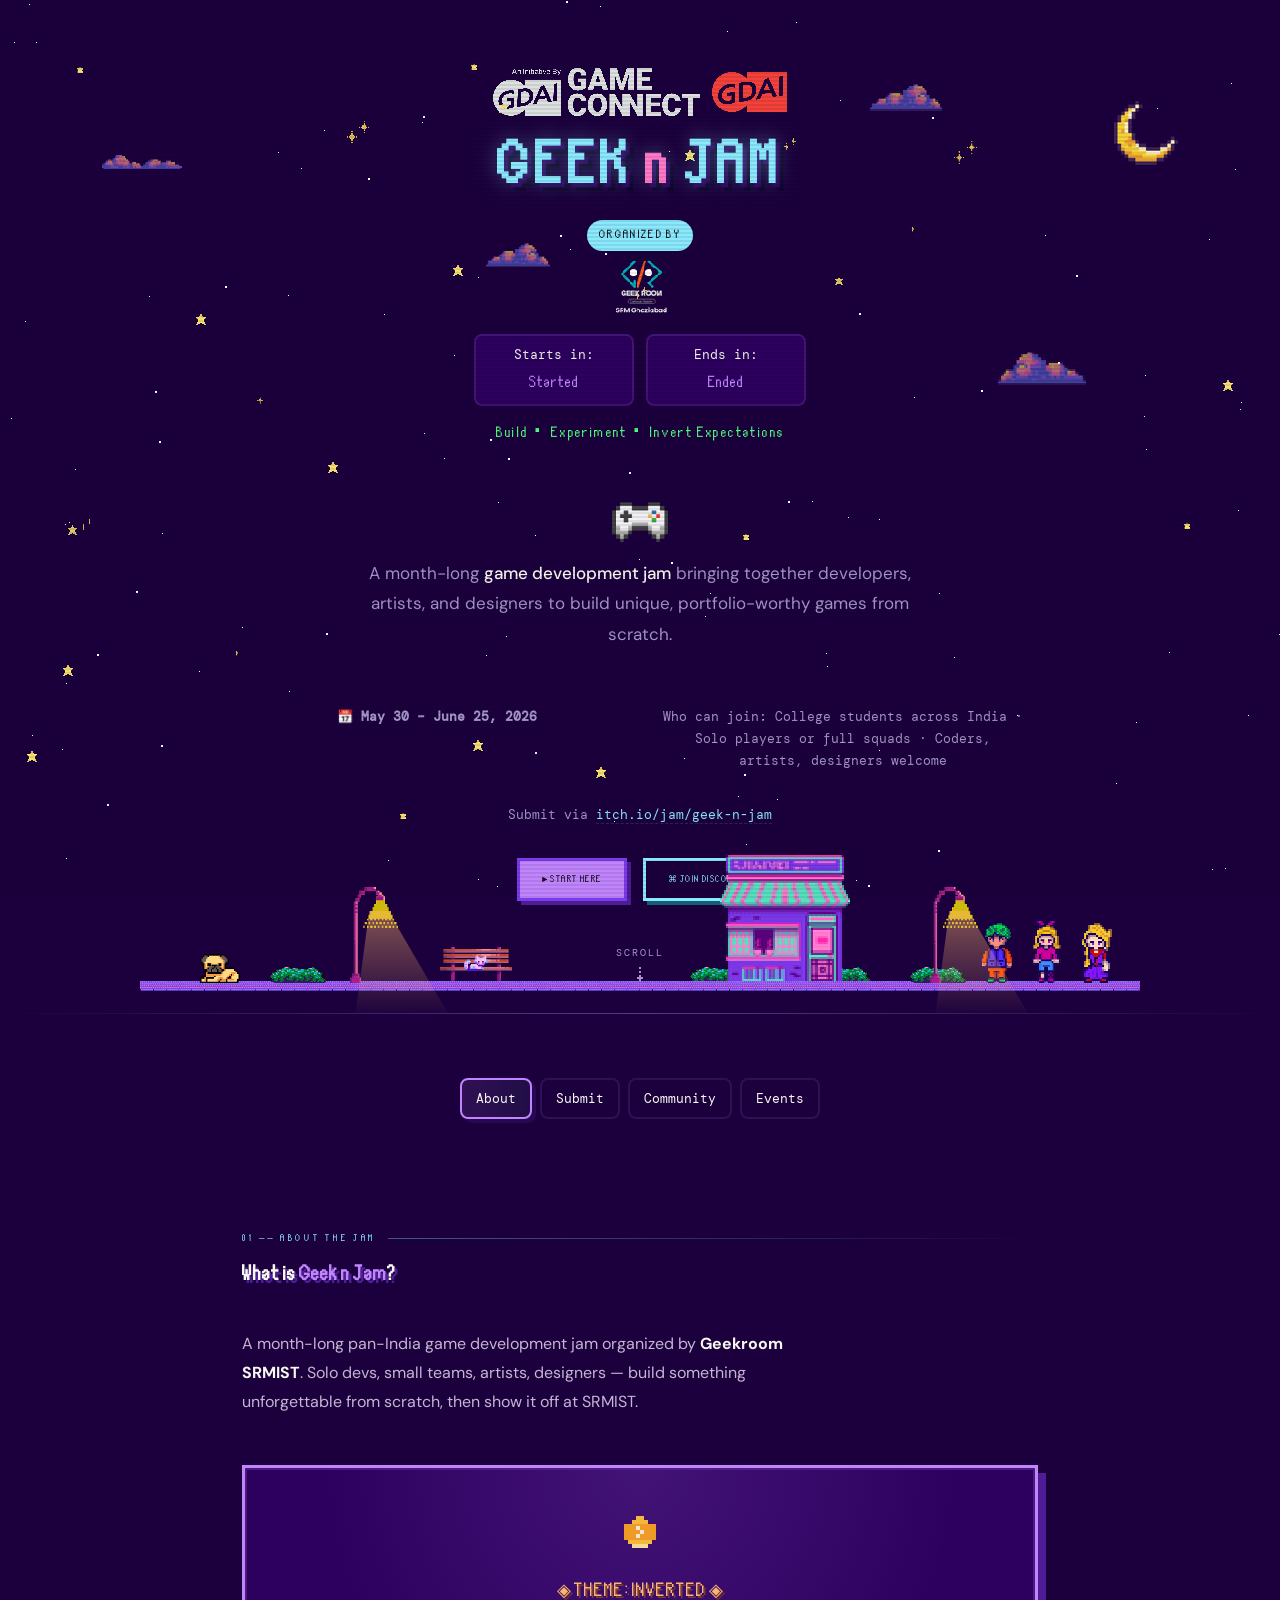
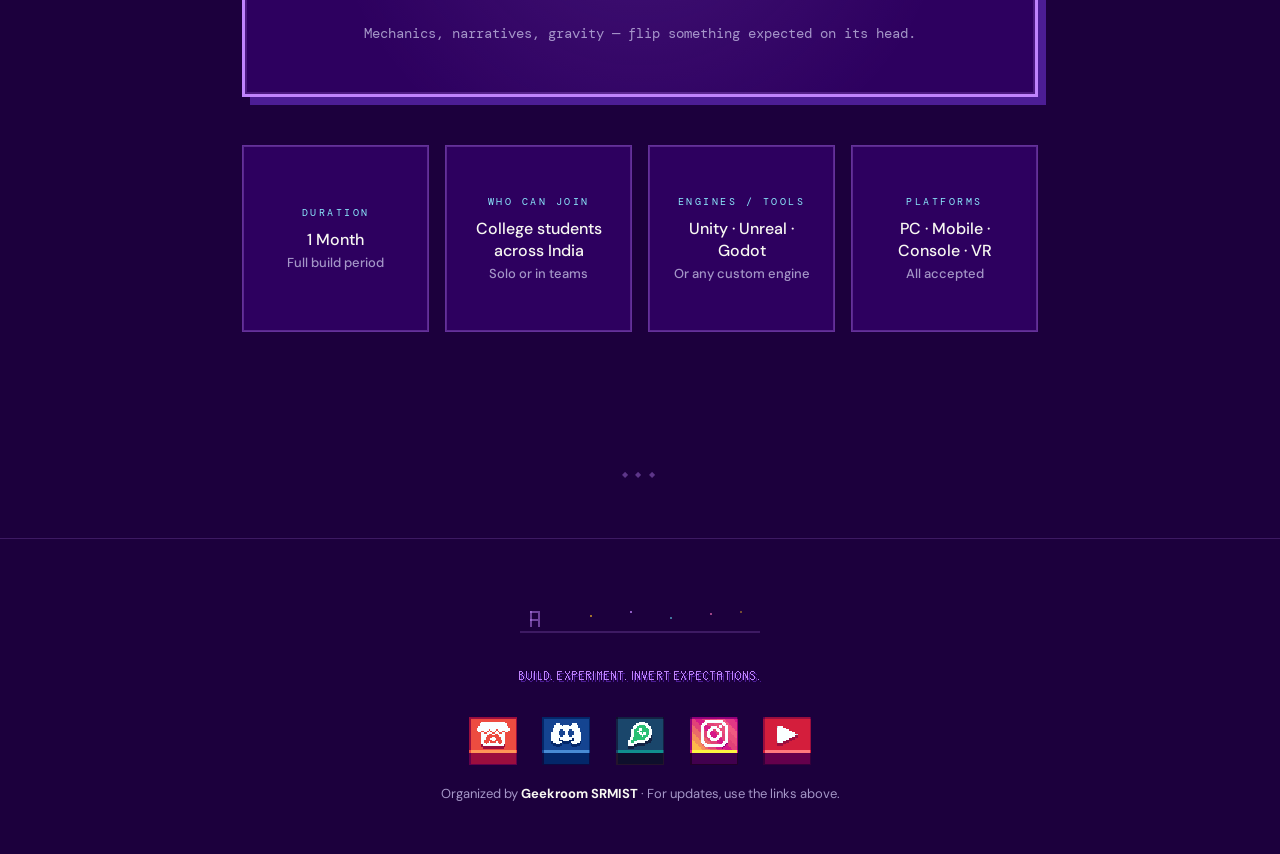
==== commit 537d5998: "Logos and stuff Co-authored-by: Copilot <copilot@github.com>" ====
--- a/WEBISTE.html
+++ b/WEBISTE.html
@@ -17,10 +17,6 @@
   <!-- Star field -->
   <div class="stars" id="stars"></div>
 
-  <!-- ── MARQUEE ── -->
-  <div class="marquee-wrap">
-    <div class="marquee-inner" id="marquee"></div>
-  </div>
 
   <!-- ── HERO ── -->
   <header class="hero">
@@ -33,10 +29,19 @@
 
     <div class="wrap" style="position:relative;z-index:2">
 
+      <div class="partner-logos" aria-hidden="false">
+        <img src="assets/logo/game_connect.png" alt="Game Connect" class="logo-game-connect">
+        <img src="assets/logo/gdai.png" alt="GDAI" class="logo-gdai">
+      </div>
       <h1 class="hero-title">
         GEEK <span>n</span> JAM
       </h1>
-      <p class="hero-collab">IN COLLABORATION WITH GAME DEVELOPERS ASSOCIATION OF INDIA</p>
+      <div class="organizer-card" aria-hidden="false">
+        <div class="organized-label">ORGANIZED BY</div>
+        <a href="https://www.geekroom-srmist.co.in/" target="_blank" rel="noopener noreferrer" title="Geekroom website">
+          <img src="assets/logo/geekroom.png" alt="Geekroom" class="logo-geekroom">
+        </a>
+      </div>
       <!-- Timers: countdown to start (May 30) and countdown to end (July 25) -->
       <div class="timers" aria-hidden="false" style="margin-top:0.6rem">
         <div class="timer" id="timer-to-start" aria-live="polite" role="status">Starts in: <span class="t-val">--</span>
@@ -45,6 +50,7 @@
         </div>
       </div>
       <p class="hero-sub">Build · Experiment · Invert Expectations</p>
+      <img src="assets/controller.png" alt="Game controller" class="hero-controller">
 
       <p class="hero-desc">
         A month-long <strong>game development jam</strong> bringing together developers, artists, and designers to build
@@ -430,13 +436,36 @@
       </div>
       <p class="tagline">BUILD. EXPERIMENT. INVERT EXPECTATIONS.</p>
       <div class="social-links" aria-label="Geek n Jam social links">
-        <a class="social-link itch" href="https://itch.io/jam/geek-n-jam" target="_blank" rel="noopener">itch.io -
-          Register</a>
-        <a class="social-link discord" href="https://discord.gg/c8ZzEN5f9u" target="_blank" rel="noopener">Discord</a>
-        <a class="social-link whatsapp" href="https://chat.whatsapp.com/G2aQ3w3JUpC5bc1FgWrqof" target="_blank"
-          rel="noopener">WhatsApp</a>
-        <a class="social-link insta" href="https://www.instagram.com/geekroom_srmist_ghz/" target="_blank"
-          rel="noopener">Instagram</a>
+        <a class="social-link social-link-icon itch" href="https://itch.io/jam/geek-n-jam" target="_blank"
+          rel="noopener" aria-label="itch.io Register">
+          <img src="assets/social/itch.png" alt="" class="social-icon social-icon-normal">
+          <img src="assets/social/pressed/itch.png" alt="" class="social-icon social-icon-pressed">
+          <span class="sr-only">itch.io - Register</span>
+        </a>
+        <a class="social-link social-link-icon discord" href="https://discord.gg/c8ZzEN5f9u" target="_blank"
+          rel="noopener" aria-label="Discord">
+          <img src="assets/social/discord.png" alt="" class="social-icon social-icon-normal">
+          <img src="assets/social/pressed/discord.png" alt="" class="social-icon social-icon-pressed">
+          <span class="sr-only">Discord</span>
+        </a>
+        <a class="social-link social-link-icon whatsapp" href="https://chat.whatsapp.com/G2aQ3w3JUpC5bc1FgWrqof"
+          target="_blank" rel="noopener" aria-label="WhatsApp">
+          <img src="assets/social/whatsapp.png" alt="" class="social-icon social-icon-normal">
+          <img src="assets/social/pressed/whatsapp.png" alt="" class="social-icon social-icon-pressed">
+          <span class="sr-only">WhatsApp</span>
+        </a>
+        <a class="social-link social-link-icon insta" href="https://www.instagram.com/geekroom_srmist_ghz/"
+          target="_blank" rel="noopener" aria-label="Instagram">
+          <img src="assets/social/instagram.png" alt="" class="social-icon social-icon-normal">
+          <img src="assets/social/pressed/instagram.png" alt="" class="social-icon social-icon-pressed">
+          <span class="sr-only">Instagram</span>
+        </a>
+        <a class="social-link social-link-icon youtube" href="https://www.youtube.com/@GeekroomSRMIST"
+          target="_blank" rel="noopener" aria-label="YouTube">
+          <img src="assets/social/youtube.png" alt="" class="social-icon social-icon-normal">
+          <img src="assets/social/pressed/youtube.png" alt="" class="social-icon social-icon-pressed">
+          <span class="sr-only">YouTube</span>
+        </a>
       </div>
       <p class="sub">Organized by <strong style="color:var(--c-white)">Geekroom SRMIST</strong> · For updates, use the
         links above.</p>
--- a/style.css
+++ b/style.css
@@ -117,6 +117,20 @@
   text-shadow: 3px 3px 0 var(--c-bg);
 }
 
+/* Partner logos shown at the top of the hero */
+.partner-logos {
+  display: flex;
+  gap: 0.75rem;
+  align-items: center;
+  justify-content: center;
+  margin-top: 0.25rem;
+  margin-bottom: 0.75rem;
+}
+.partner-logos img { image-rendering: pixelated; display: inline-block; }
+.logo-game-connect { height: 48px; width: auto; filter: invert(1); }
+.logo-gdai { height: 40px; width: auto; opacity: 0.95; }
+
+
 @keyframes flicker {
   0%,92%,100% { opacity: 1; }
   93% { opacity: 0.95; }
@@ -132,6 +146,67 @@
   letter-spacing: 0.1em;
   margin-bottom: 2.5rem;
   text-shadow: 2px 2px 0 var(--c-bg);
+}
+
+.hero-controller {
+  display: block;
+  margin: 0.25rem auto 1rem;
+  height: 56px;
+  width: auto;
+  image-rendering: pixelated;
+}
+
+/* Small decorative sparkles placed sparingly across the page */
+.sparkle {
+  position: fixed;
+  pointer-events: none;
+  image-rendering: pixelated;
+  z-index: 1; /* above star field, behind main content (wrap uses z-index 1/2) */
+  opacity: 0.9;
+  transform-origin: center center;
+  animation: sparkle-float var(--d, 4s) ease-in-out infinite, sparkle-twinkle var(--t, 2s) infinite;
+}
+@keyframes sparkle-float {
+  0% { transform: translateY(0) scale(1); }
+  50% { transform: translateY(-6px) scale(1.05); }
+  100% { transform: translateY(0) scale(1); }
+}
+@keyframes sparkle-twinkle {
+  0% { opacity: 0.1; }
+  50% { opacity: 1; }
+  100% { opacity: 0.1; }
+}
+
+/* Organizer card (rounded box with label + logo) */
+.organizer-card {
+  display: flex;
+  flex-direction: column;
+  align-items: center;
+  gap: 6px;
+  margin: 0.6rem auto;
+  padding: 0.25rem 0;
+  background: transparent;
+  border: none;
+  border-radius: 0;
+  box-shadow: none;
+}
+.organized-label {
+  font-family: var(--font-pixel);
+  font-size: 11px;
+  padding: 6px 12px;
+  border-radius: 999px;
+  background: var(--c-cyan);
+  color: #0d0b14;
+  letter-spacing: 0.12em;
+}
+.logo-geekroom { height: 56px; width: auto; image-rendering: pixelated; }
+.organizer-sub { font-size: 12px; color: var(--c-muted); font-family: var(--font-mono); margin-top: -2px; }
+
+@media (max-width:520px) {
+  .logo-game-connect { height: 40px; }
+  .logo-gdai { height: 34px; }
+  .logo-geekroom { height: 44px; }
+  .organizer-card { padding: 8px 12px; }
 }
 
 .hero-desc {
@@ -721,8 +796,8 @@
 .lamp-light {
   position: absolute;
   top: 24px; /* perfectly under the curved lantern head */
-  left: 10px; /* aligned with the bulb hanging on the left */
-  width: 90px;
+  left: 5px; /* aligned with the bulb hanging on the left */
+  width: 95px;
   height: 106px;
   background: linear-gradient(180deg, rgba(255, 184, 108, 0.45) 0%, rgba(255, 184, 108, 0) 100%);
   clip-path: polygon(15% 0, 35% 0, 100% 100%, 0 100%);
@@ -952,17 +1027,31 @@
 .promo-details > div { flex: 1 1 260px; min-width: 200px; text-align: center; padding: 8px 12px; }
 .promo-details a { color: var(--c-cyan); text-decoration: none; border-bottom: 1px dashed rgba(103,232,249,0.15); }
 /* footer social links */
-.social-links { display: flex; gap: 0.6rem; justify-content: center; align-items: center; margin: 0.75rem 0; flex-wrap: wrap; }
-.social-link { font-family: var(--font-mono); font-size: 13px; color: var(--c-bg); background: var(--c-cyan); padding: 8px 12px; border-radius: 6px; text-decoration: none; box-shadow: 3px 3px 0 rgba(0,0,0,0.2); transition: transform 0.08s; display: inline-flex; align-items: center; justify-content: center; min-width: 120px; }
+.social-links { display: flex; gap: 0.85rem; justify-content: center; align-items: center; margin: 0.75rem 0; flex-wrap: wrap; }
+.social-link { text-decoration: none; display: inline-flex; align-items: center; justify-content: center; position: relative; width: 60px; height: 60px; border-radius: 12px; transition: transform 0.12s ease, filter 0.12s ease; overflow: hidden; }
 .social-link:hover { transform: translateY(-2px); }
-.social-link.itch { background: linear-gradient(90deg,#ff8a00,#e52e71); color: #0d0b14; }
-.social-link.discord { background: #5865f2; }
-.social-link.whatsapp { background: #25D366; color: #0d0b14; }
-.social-link.insta { background: radial-gradient(circle at 30% 30%, #feda75, #d62976 30%, #962fbf 60%, #4f5bd5 100%); }
+.social-link:active { transform: translateY(1px) scale(0.96); }
+.social-link-icon { background: transparent; border: none; box-shadow: none; }
+.social-link-icon.itch,
+.social-link-icon.discord,
+.social-link-icon.whatsapp,
+.social-link-icon.insta,
+.social-link-icon.youtube { background: transparent; }
+.social-icon { position: absolute; inset: 6px; width: calc(100% - 12px); height: calc(100% - 12px); object-fit: contain; image-rendering: pixelated; transition: opacity 0.12s ease, transform 0.12s ease, filter 0.12s ease; }
+.social-icon-normal { opacity: 1; }
+.social-icon-pressed { opacity: 0; transform: translateY(2px) scale(0.95); }
+.social-link:hover .social-icon-normal,
+.social-link:focus-visible .social-icon-normal { opacity: 0; }
+.social-link:hover .social-icon-pressed,
+.social-link:focus-visible .social-icon-pressed,
+.social-link:active .social-icon-pressed { opacity: 1; transform: translateY(0) scale(1); }
+.social-link:focus-visible { outline: 2px solid var(--c-cyan); outline-offset: 3px; }
+.sr-only { position: absolute; width: 1px; height: 1px; padding: 0; margin: -1px; overflow: hidden; clip: rect(0, 0, 0, 0); white-space: nowrap; border: 0; }
 @media (max-width: 720px) {
   .promo-details { flex-direction: column; gap: 0.5rem; }
   .promo-details > div { min-width: auto; width: 100%; }
-  .social-link { min-width: 140px; padding: 10px 14px; }
+  .social-links { gap: 0.5rem; }
+  .social-link { width: 48px; height: 48px; border-radius: 12px; }
 }
 
 /* Tabs styling */
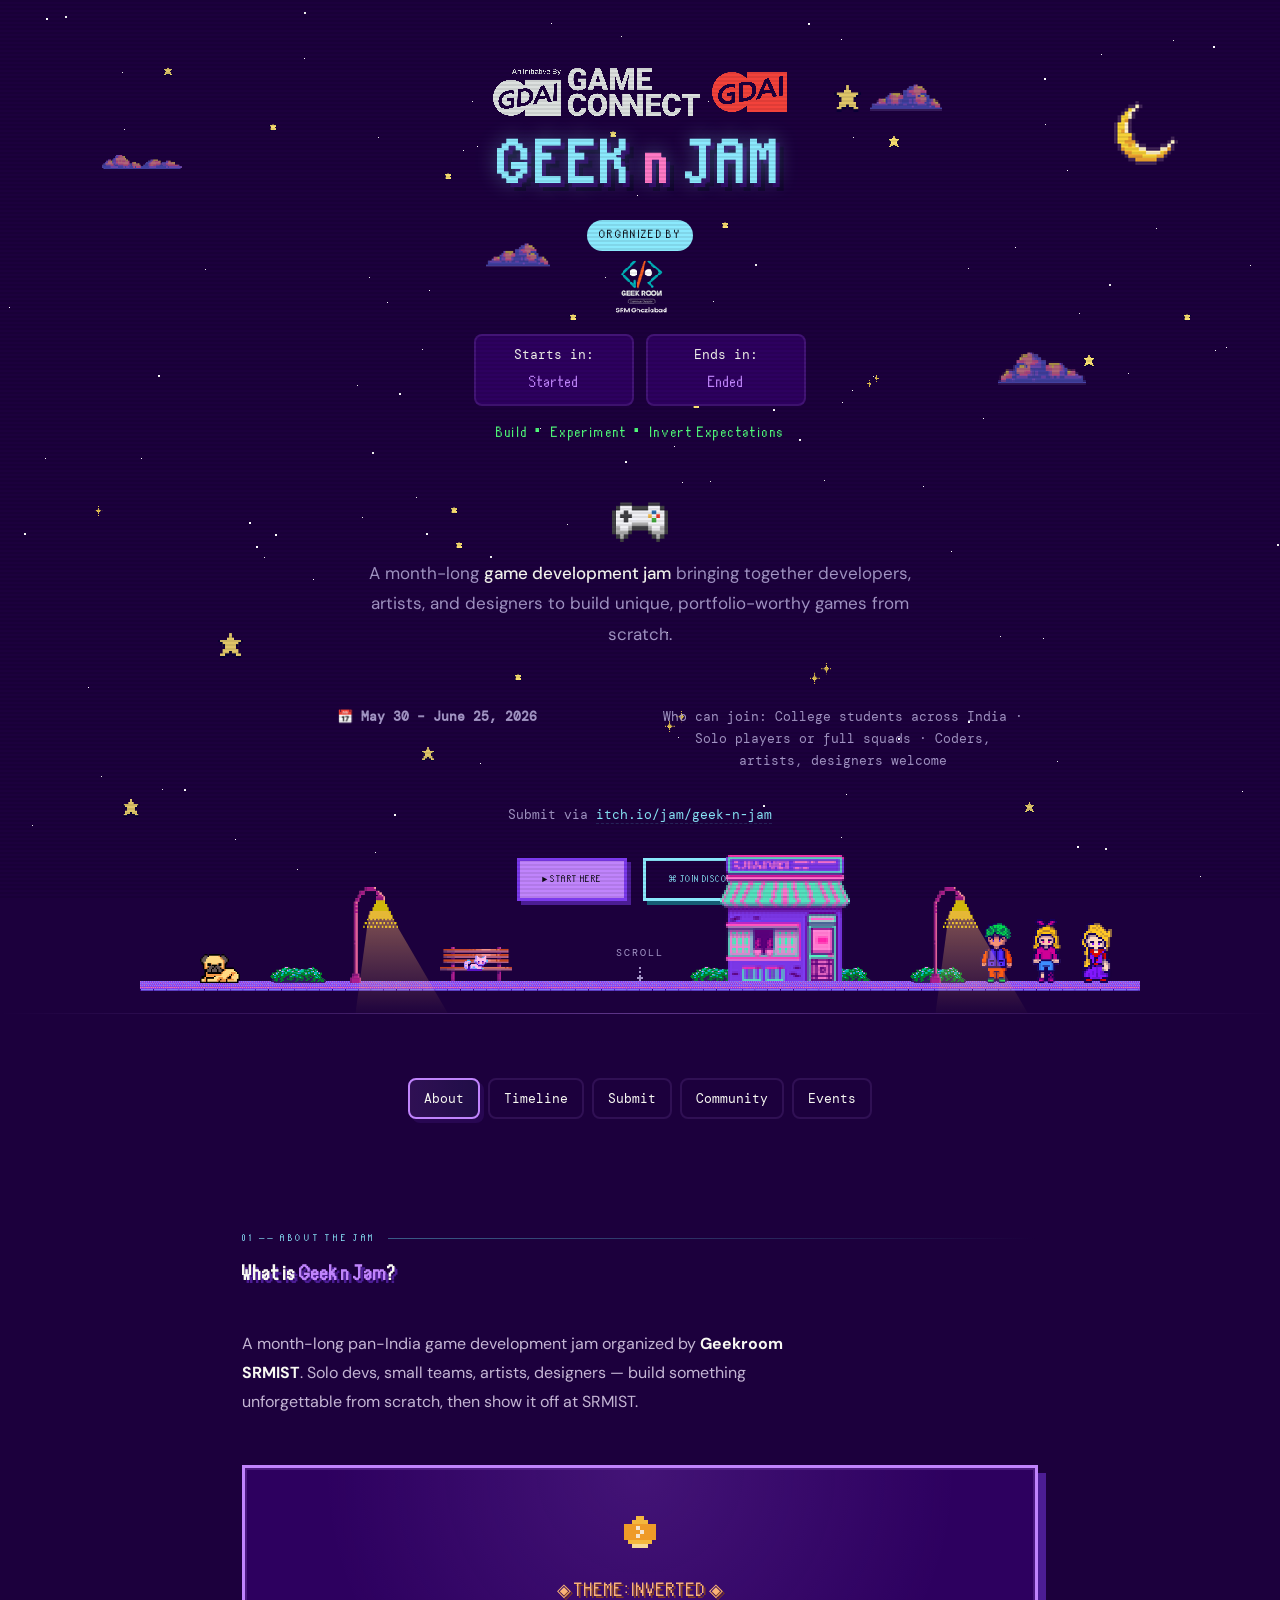
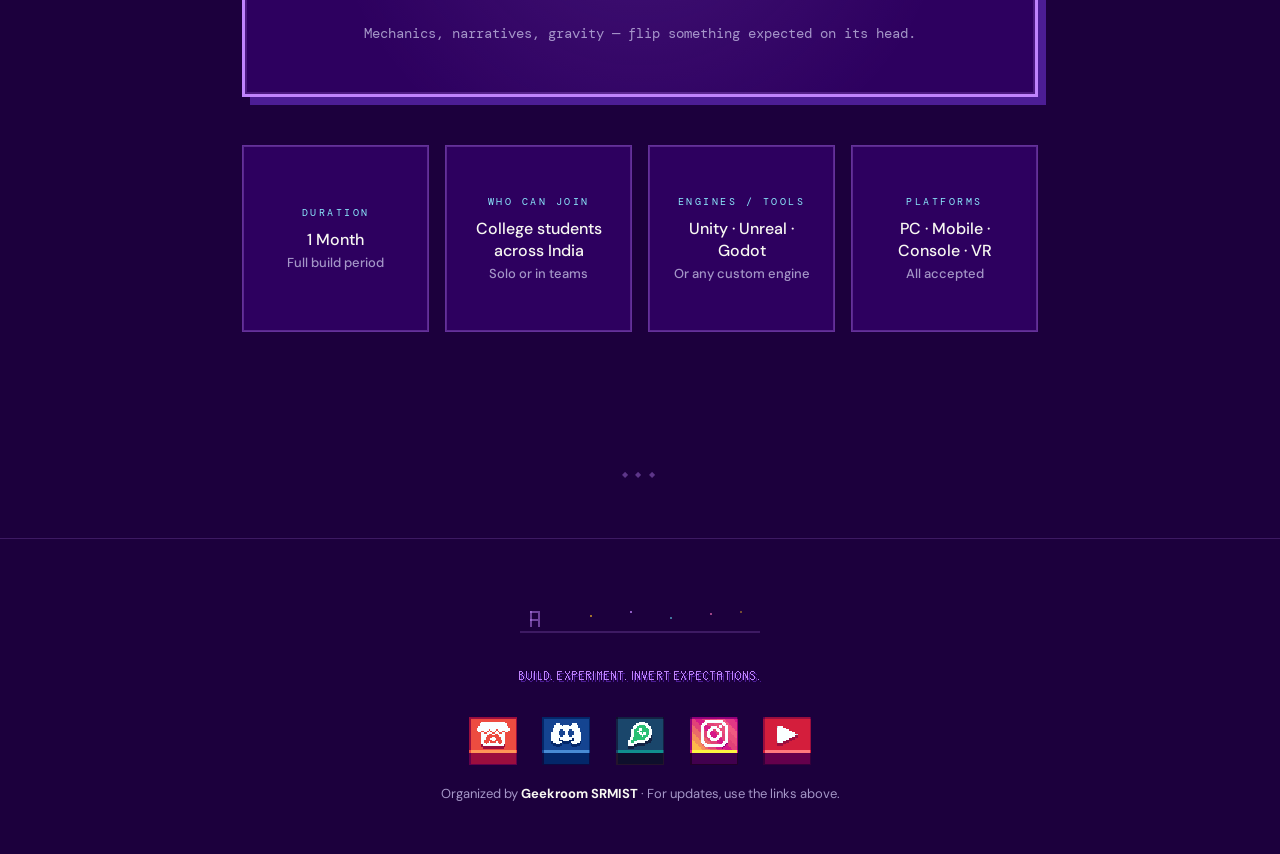
==== commit 61f88e2e: "timeline" ====
--- a/WEBISTE.html
+++ b/WEBISTE.html
@@ -9,6 +9,7 @@
   <link
     href="https://fonts.googleapis.com/css2?family=Press+Start+2P&family=DM+Sans:wght@300;400;500;600&family=DM+Mono:wght@400;500&display=swap"
     rel="stylesheet">
+  <link rel="stylesheet" href="https://cdnjs.cloudflare.com/ajax/libs/font-awesome/6.5.2/css/all.min.css">
   <link rel="stylesheet" href="style.css">
 </head>
 
@@ -129,6 +130,7 @@
     <nav class="tabs-nav" role="tablist" aria-label="Main sections"
       style="display:flex;gap:0.5rem;justify-content:center;margin:2rem 0">
       <button class="tab-btn" role="tab" aria-selected="true" data-target="tab-about">About</button>
+      <button class="tab-btn" role="tab" aria-selected="false" data-target="tab-timeline">Timeline</button>
       <button class="tab-btn" role="tab" aria-selected="false" data-target="tab-submit">Submit</button>
       <button class="tab-btn" role="tab" aria-selected="false" data-target="tab-community">Community</button>
       <button class="tab-btn" role="tab" aria-selected="false" data-target="tab-events">Events</button>
@@ -200,6 +202,167 @@
         <!-- end of ABOUT panel -->
       </div>
 
+      <div id="tab-timeline" class="tab-panel" hidden>
+
+        <!-- ── TIMELINE ── -->
+        <section style="padding: 3rem 0 4rem;">
+          <div class="wrap">
+            <div class="section-label">01.5 ── THE SCHEDULE</div>
+            <h2 class="section-title">Geek n Jam 2026 — <span class="accent">Timeline</span></h2>
+          </div>
+
+          <!-- Horizontal alternating timeline wrapper -->
+          <div class="tl-wrapper fade-up">
+            <div class="tl-scroll">
+              <div class="tl-track">
+                <!-- Simple solid timeline bar -->
+                <div class="tl-line"></div>
+
+                <!-- May 23 (Odd - Card goes to Bottom) -->
+                <div class="tl-item pos-bottom active">
+                  <div class="tl-top-space"></div>
+                  
+                  <div class="tl-node-container">
+                    <div class="tl-node"></div>
+                  </div>
+                  
+                  <div class="tl-bottom-space">
+                    <div class="tl-card">
+                      <div class="tl-date">MAY 23</div>
+                      <h3 class="tl-title">Theme Reveal & Kickoff</h3>
+                      <p class="tl-desc">Introduction to the jam, rules, categories, roadmap, and official theme announcement.</p>
+                      <span class="tl-badge"><i class="fa-solid fa-clock-rotate-left"></i> ACTIVE PHASE</span>
+                    </div>
+                  </div>
+                </div>
+
+                <!-- May 30 — June 25 (Even - Card goes to Top) -->
+                <div class="tl-item pos-top">
+                  <div class="tl-top-space">
+                    <div class="tl-card">
+                      <div class="tl-date">MAY 30 — JUNE 25</div>
+                      <h3 class="tl-title">Main Build Period</h3>
+                      <p class="tl-desc">The core development phase of Geek n Jam. Build solo or in squads, polish mechanics, and form games from scratch.</p>
+
+                      <div class="tl-details-grid">
+                        <div class="tl-details-section">
+                          <div class="tl-section-title"><i class="fa-solid fa-gamepad"></i> Development roadmap:</div>
+                          <ul class="tl-list">
+                            <li><span class="bullet">▶</span><strong>Form teams</strong> or work solo</li>
+                            <li><span class="bullet">▶</span><strong>Build your games</strong> from scratch</li>
+                            <li><span class="bullet">▶</span>Attend online sessions and skill workshops</li>
+                            <li><span class="bullet">▶</span>Interact with industry mentors & speakers</li>
+                            <li><span class="bullet">▶</span>Submit playable builds on itch.io</li>
+                          </ul>
+                        </div>
+                      </div>
+                    </div>
+                  </div>
+                  
+                  <div class="tl-node-container">
+                    <div class="tl-node"></div>
+                  </div>
+                  
+                  <div class="tl-bottom-space"></div>
+                </div>
+
+                <!-- June 25 (Odd - Card goes to Bottom) -->
+                <div class="tl-item pos-bottom">
+                  <div class="tl-top-space"></div>
+                  
+                  <div class="tl-node-container">
+                    <div class="tl-node"></div>
+                  </div>
+                  
+                  <div class="tl-bottom-space">
+                    <div class="tl-card">
+                      <div class="tl-date">JUNE 25</div>
+                      <h3 class="tl-title">Submission Deadline</h3>
+                      <p class="tl-desc">The final milestone. Submit your creation before the clock runs out.</p>
+
+                      <div class="tl-details-grid">
+                        <div class="tl-details-section">
+                          <div class="tl-section-title"><i class="fa-solid fa-file-arrow-up"></i> Teams must submit:</div>
+                          <ul class="tl-list">
+                            <li><span class="bullet">▶</span><strong>Playable game build</strong> (Web, PC, Mobile)</li>
+                            <li><span class="bullet">▶</span><strong>Gameplay video</strong> (1–2 minutes showcasing loop)</li>
+                            <li><span class="bullet">▶</span><strong>Source repository</strong> (public Git link)</li>
+                            <li><span class="bullet">▶</span><strong>Game description & controls</strong></li>
+                            <li><span class="bullet">▶</span><strong>Asset credits</strong> (external declarations)</li>
+                          </ul>
+                        </div>
+                      </div>
+                    </div>
+                  </div>
+                </div>
+
+                <!-- July 1 — July 31 (Even - Card goes to Top) -->
+                <div class="tl-item pos-top">
+                  <div class="tl-top-space">
+                    <div class="tl-card">
+                      <div class="tl-date">JULY 1 — JULY 31</div>
+                      <h3 class="tl-title">Bonus Points & Judging</h3>
+                      <p class="tl-desc">Expand your game, earn extra credit, and showcase real-world development steps while judges evaluate.</p>
+
+                      <div class="tl-details-grid">
+                        <div class="tl-details-section">
+                          <div class="tl-section-title"><i class="fa-solid fa-star"></i> Earn Bonus Points:</div>
+                          <ul class="tl-list" style="margin-bottom:0.75rem">
+                            <li><span class="bullet">▶</span>Publish trailers, devlogs, & postmortems</li>
+                            <li><span class="bullet">▶</span>Port platforms, marketing, & polish UI</li>
+                          </ul>
+                          <div class="tl-section-title"><i class="fa-solid fa-gavel"></i> Judges evaluate:</div>
+                          <ul class="tl-list">
+                            <li><span class="bullet">▶</span>Gameplay, Theme, Art, Audio & Innovation</li>
+                          </ul>
+                        </div>
+                      </div>
+                    </div>
+                  </div>
+                  
+                  <div class="tl-node-container">
+                    <div class="tl-node"></div>
+                  </div>
+                  
+                  <div class="tl-bottom-space"></div>
+                </div>
+
+                <!-- 2nd week of august (Odd - Card goes to Bottom) -->
+                <div class="tl-item pos-bottom">
+                  <div class="tl-top-space"></div>
+                  
+                  <div class="tl-node-container">
+                    <div class="tl-node"></div>
+                  </div>
+                  
+                  <div class="tl-bottom-space">
+                    <div class="tl-card highlight-card">
+                      <div class="tl-date">2ND WEEK OF AUGUST</div>
+                      <h3 class="tl-title">Offline Showcase & Prizes</h3>
+                      <p class="tl-desc">The grand finale! Invite-only showcase live at the **SRMIST NCR Campus** with live demos & ceremonies.</p>
+
+                      <div class="tl-details-grid">
+                        <div class="tl-details-section">
+                          <div class="tl-section-title"><i class="fa-solid fa-trophy"></i> Rewards & Prizes:</div>
+                          <ul class="tl-list rewards-list">
+                            <li><span class="bullet">🎁</span><strong>Cash prizes</strong> & trophies for top teams</li>
+                            <li><span class="bullet">🎁</span><strong>IGDC 2026 tickets</strong> & Steam keys</li>
+                            <li><span class="bullet">🎁</span><strong>Internship offers</strong> from leading Indian studios</li>
+                          </ul>
+                        </div>
+                      </div>
+                    </div>
+                  </div>
+                </div>
+              </div>
+            </div>
+          </div>
+        </section>
+
+        <div class="divider-pixel">◆ ◆ ◆</div>
+
+      </div>
+
       <div id="tab-submit" class="tab-panel" hidden>
 
         <!-- ── SUBMISSION ── -->
@@ -378,7 +541,16 @@
               <div class="week-card">
                 <div class="week-num">WEEK 4</div>
                 <div class="week-dates">Jun 20 – Jun 26</div>
-                <div class="week-speaker">Speaker: Coming soon</div>
+                <div class="week-speaker speaker-meta">
+                  <div class="speaker-row">
+                    <span>Speaker:</span>
+                    <a class="speaker-name" href="https://www.linkedin.com/in/ritik-mishra-0ba500188/" target="_blank" rel="noopener noreferrer">Ritik Mishra</a>
+                    <a class="speaker-linkedin" href="https://www.linkedin.com/in/ritik-mishra-0ba500188/" target="_blank" rel="noopener noreferrer" aria-label="Ritik Mishra on LinkedIn">
+                      <i class="fa-brands fa-linkedin-in" aria-hidden="true"></i>
+                    </a>
+                  </div>
+                  <a class="speaker-org" href="https://www.underdogsthestudio.com/" target="_blank" rel="noopener noreferrer">underDOGS studios</a>
+                </div>
               </div>
               <div class="week-card">
                 <div class="week-num">WEEK 5</div>
@@ -406,7 +578,7 @@
               <div class="week-card" style="min-width:320px;">
                 <div class="week-num">FINAL WEEK</div>
                 <div class="week-dates">Jul 25 – Jul 31</div>
-                <div class="week-speaker">Final round: DISC · Prize distribution</div>
+                <div class="week-speaker">Final round: DISC</div>
               </div>
             </div>
           </div>
--- a/style.css
+++ b/style.css
@@ -578,6 +578,49 @@
 .week-num { font-family: var(--font-pixel); color: var(--c-purple); font-size: 12px; margin-bottom: 6px; }
 .week-dates { font-size: 14px; font-weight: 600; color: var(--c-white); margin-bottom: 6px; }
 .week-speaker { font-size: 13px; color: var(--c-muted); font-family: var(--font-mono); }
+.speaker-meta {
+  display: flex;
+  flex-direction: column;
+  align-items: center;
+  gap: 0.35rem;
+}
+.speaker-row {
+  display: flex;
+  align-items: center;
+  justify-content: center;
+  gap: 0.4rem;
+  flex-wrap: wrap;
+}
+.speaker-name,
+.speaker-org {
+  color: var(--c-white);
+  text-decoration: none;
+}
+.speaker-name:hover,
+.speaker-org:hover {
+  text-decoration: underline;
+}
+.speaker-linkedin {
+  display: inline-flex;
+  align-items: center;
+  justify-content: center;
+  width: 1.4rem;
+  height: 1.4rem;
+  border-radius: 999px;
+  background: rgba(10, 102, 194, 0.16);
+  color: #8fd1ff;
+  text-decoration: none;
+}
+.speaker-linkedin:hover {
+  background: rgba(10, 102, 194, 0.28);
+  color: #bfe4ff;
+}
+.speaker-linkedin i {
+  font-size: 0.85rem;
+}
+.speaker-org {
+  color: var(--c-muted);
+}
 .final-week { margin-top: 1rem; display: flex; justify-content: center; }
 .final-week .week-card { border-color: var(--c-yellow); box-shadow: 6px 6px 0 rgba(120,53,15,0.08); }
 
@@ -940,52 +983,341 @@
 }
 .marquee-item span { color: var(--c-purple); margin-right: 0.5rem; }
 
-/* ── PROGRESS / TIMELINE ── */
-.timeline {
+/* ── HORIZONTAL ALTERNATING TIMELINE ── */
+.tl-wrapper {
+  position: relative;
+  width: 100%;
+  padding: 1rem 0;
+  overflow: hidden;
+  margin-top: 1rem;
+}
+.tl-scroll {
+  overflow-x: auto;
+  overflow-y: hidden;
+  width: 100%;
+  padding-bottom: 1rem;
+  padding-top: 1rem;
+  position: relative;
+  z-index: 1;
+  scroll-behavior: smooth;
+  /* Hide scrollbars */
+  scrollbar-width: none; /* Firefox */
+  -ms-overflow-style: none; /* IE and Edge */
+}
+.tl-scroll::-webkit-scrollbar {
+  display: none; /* Chrome, Safari, Opera */
+}
+
+.tl-track {
+  display: flex;
+  position: relative;
+  width: max-content;
+  padding: 0 4rem; /* initial and final padding */
+  height: 860px; /* height of alternating layout */
+  align-items: center;
+}
+
+/* Simple solid timeline line matching theme */
+.tl-line {
+  position: absolute;
+  top: 50%;
+  left: 0;
+  right: 0;
+  height: 2px;
+  background: rgba(192, 132, 252, 0.4);
+  transform: translateY(-50%);
+  z-index: 2;
+}
+
+/* Timeline item wrapper */
+.tl-item {
   display: flex;
   flex-direction: column;
-  gap: 0;
-  position: relative;
-  padding-left: 2rem;
-}
-.timeline::before {
+  align-items: center;
+  position: relative;
+  min-width: 380px; /* horizontal spacing */
+  height: 100%;
+}
+
+/* Alternating Space Heights & Layouts */
+.tl-top-space, .tl-bottom-space {
+  height: 400px;
+  width: 100%;
+  display: flex;
+  flex-direction: column;
+  align-items: center;
+  position: relative;
+}
+.tl-top-space {
+  justify-content: flex-end; /* cards sit right above node */
+  padding-bottom: 30px; /* space for vertical connector line */
+}
+.tl-bottom-space {
+  justify-content: flex-start; /* cards sit right below node */
+  padding-top: 30px; /* space for vertical connector line */
+}
+
+.tl-node-container {
+  height: 60px;
+  display: flex;
+  align-items: center;
+  justify-content: center;
+  position: relative;
+  width: 100%;
+}
+
+/* Timeline Node centered on timeline bar */
+.tl-node {
+  width: 14px;
+  height: 14px;
+  border-radius: 50%;
+  background: var(--c-bg);
+  border: 3px solid var(--c-purple);
+  z-index: 3;
+  transition: all 0.3s cubic-bezier(0.25, 0.8, 0.25, 1);
+  cursor: pointer;
+}
+.tl-item:hover .tl-node {
+  transform: scale(1.2);
+  border-color: var(--c-cyan);
+}
+.tl-item.active .tl-node {
+  border-color: var(--c-yellow);
+  background: var(--c-yellow);
+  box-shadow: 0 0 10px var(--c-yellow);
+}
+
+/* Vertical filament connectors for items with top cards */
+.tl-item.pos-top .tl-top-space::after {
   content: '';
   position: absolute;
-  left: 6px;
-  top: 8px;
-  bottom: 8px;
+  bottom: 0;
+  left: 50%;
+  transform: translateX(-50%);
   width: 2px;
-  background: linear-gradient(180deg, var(--c-purple), var(--c-pink), rgba(192,132,252,0.1));
-}
-.tl-item {
-  position: relative;
-  padding: 0 0 2rem 2rem;
-}
-.tl-item::before {
+  height: 30px;
+  background: var(--c-purple);
+  z-index: 1;
+  transition: background 0.3s ease;
+}
+.tl-item.pos-top:hover .tl-top-space::after {
+  background: var(--c-cyan);
+}
+.tl-item.pos-top.active .tl-top-space::after {
+  background: var(--c-yellow);
+}
+
+/* Vertical filament connectors for items with bottom cards */
+.tl-item.pos-bottom .tl-bottom-space::after {
   content: '';
   position: absolute;
-  left: -1.75rem;
-  top: 6px;
-  width: 10px;
-  height: 10px;
+  top: 0;
+  left: 50%;
+  transform: translateX(-50%);
+  width: 2px;
+  height: 30px;
   background: var(--c-purple);
-  border: 2px solid var(--c-bg);
-  image-rendering: pixelated;
-}
-.tl-item.active::before { background: var(--c-yellow); box-shadow: 0 0 8px var(--c-yellow); }
-.tl-label {
+  z-index: 1;
+  transition: background 0.3s ease;
+}
+.tl-item.pos-bottom:hover .tl-bottom-space::after {
+  background: var(--c-cyan);
+}
+.tl-item.pos-bottom.active .tl-bottom-space::after {
+  background: var(--c-yellow);
+}
+
+/* Retro Glassmorphic Timeline Card matching main site theme */
+.tl-card {
+  background: var(--c-bg2);
+  border: 2px solid rgba(192, 132, 252, 0.15);
+  box-shadow: 4px 4px 0 rgba(192, 132, 252, 0.1);
+  padding: 1.25rem;
+  border-radius: 8px;
+  width: 340px;
+  text-align: left;
+  transition: max-height 0.4s cubic-bezier(0.25, 0.8, 0.25, 1), border-color 0.3s, box-shadow 0.3s, transform 0.3s;
+  position: relative;
+  max-height: 125px; /* Collapsed to fit neatly within vertical budget */
+  overflow: hidden;
+  cursor: pointer;
+  z-index: 10;
+}
+.tl-card::before {
+  content: '';
+  position: absolute;
+  top: 0; left: 0;
+  width: 100%;
+  height: 2px;
+  background: linear-gradient(90deg, transparent, rgba(192, 132, 252, 0.3), transparent);
+}
+.tl-card::after {
+  content: '';
+  position: absolute;
+  bottom: 0;
+  left: 0;
+  right: 0;
+  height: 45px;
+  background: linear-gradient(0deg, var(--c-bg2) 15%, rgba(26, 21, 44, 0));
+  pointer-events: none;
+  transition: opacity 0.3s ease;
+  z-index: 2;
+}
+
+/* Custom scrollbars inside expanded card content */
+.tl-card::-webkit-scrollbar {
+  width: 4px;
+}
+.tl-card::-webkit-scrollbar-track {
+  background: transparent;
+}
+.tl-card::-webkit-scrollbar-thumb {
+  background: var(--c-purple);
+  border-radius: 2px;
+}
+
+/* Hover & Explicit Expanded State for showing full lists */
+.tl-card:hover, .tl-card.expanded {
+  max-height: 380px; /* Expands fully to contain all text content with zero scrollbars */
+  overflow: hidden; /* No scrollbars whatsoever! */
+  border-color: var(--c-purple);
+  box-shadow: 6px 6px 0 var(--c-purple), 0 10px 20px rgba(0, 0, 0, 0.3);
+  transform: translateY(-2px);
+  z-index: 99; /* Lift above neighboring connector overlay levels */
+}
+.tl-card:hover::after, .tl-card.expanded::after {
+  opacity: 0;
+}
+
+.tl-item.active .tl-card {
+  border-color: var(--c-yellow);
+  box-shadow: 6px 6px 0 var(--c-yellow);
+  background: linear-gradient(135deg, var(--c-bg2), rgba(255, 184, 108, 0.04));
+}
+.tl-item.active .tl-card::before {
+  background: linear-gradient(90deg, transparent, var(--c-yellow), transparent);
+}
+.tl-item.active .tl-card::after {
+  background: linear-gradient(0deg, #1b162e 15%, rgba(27, 22, 46, 0));
+}
+.tl-item.active .tl-card:hover,
+.tl-item.active .tl-card.expanded {
+  border-color: var(--c-yellow);
+  box-shadow: 6px 6px 0 var(--c-yellow);
+}
+
+/* Highlights (Showcase final card in retro pink) */
+.tl-card.highlight-card {
+  border-color: var(--c-pink);
+  box-shadow: 4px 4px 0 rgba(244, 114, 182, 0.2);
+}
+.tl-card.highlight-card::before {
+  background: linear-gradient(90deg, transparent, var(--c-pink), transparent);
+}
+.tl-card.highlight-card:hover,
+.tl-card.highlight-card.expanded {
+  border-color: var(--c-pink);
+  box-shadow: 6px 6px 0 var(--c-pink), 0 10px 20px rgba(0, 0, 0, 0.3);
+}
+
+.tl-date {
   font-family: var(--font-mono);
   font-size: 11px;
   color: var(--c-cyan);
   letter-spacing: 0.15em;
-  margin-bottom: 0.25rem;
+  margin-bottom: 0.5rem;
+}
+.tl-item.active .tl-date {
+  color: var(--c-yellow);
 }
 .tl-title {
-  font-size: 15px;
+  font-size: 16px;
   color: var(--c-white);
-  font-weight: 500;
-}
-.tl-desc { font-size: 13px; color: var(--c-muted); margin-top: 0.2rem; }
+  font-weight: 600;
+  font-family: var(--font-body);
+}
+.tl-desc {
+  font-size: 13.5px;
+  color: var(--c-muted);
+  margin-top: 0.4rem;
+  line-height: 1.5;
+}
+.tl-badge {
+  display: inline-flex;
+  align-items: center;
+  gap: 6px;
+  font-family: var(--font-pixel);
+  font-size: 8px;
+  padding: 5px 10px;
+  background: var(--c-yellow);
+  color: #0d0b14;
+  border-radius: 4px;
+  margin-top: 1.25rem;
+  letter-spacing: 0.05em;
+  animation: pulse-glow 2s infinite alternate;
+}
+
+/* Timeline detail grids & lists inside cards */
+.tl-details-grid {
+  display: flex;
+  flex-direction: column;
+  gap: 1rem;
+  margin-top: 1rem;
+  padding-top: 1rem;
+  border-top: 1px dashed rgba(192, 132, 252, 0.15);
+}
+.tl-section-title {
+  font-family: var(--font-mono);
+  font-size: 12px;
+  font-weight: 600;
+  color: var(--c-cyan);
+  margin-bottom: 0.5rem;
+  display: flex;
+  align-items: center;
+  gap: 6px;
+}
+.tl-section-title i {
+  color: var(--c-purple);
+}
+.tl-list {
+  list-style: none;
+  display: flex;
+  flex-direction: column;
+  gap: 0.4rem;
+  padding-left: 0;
+}
+.tl-list li {
+  display: flex;
+  align-items: flex-start;
+  gap: 8px;
+  font-size: 12.5px;
+  color: #c4b5d4;
+  line-height: 1.4;
+}
+.tl-list li strong {
+  color: var(--c-white);
+}
+.tl-list .bullet {
+  font-family: var(--font-pixel);
+  font-size: 6px;
+  color: var(--c-purple);
+  margin-top: 6px;
+  flex-shrink: 0;
+}
+.tl-list.rewards-list .bullet {
+  font-size: 11px;
+  margin-top: 1px;
+}
+
+@media (max-width: 600px) {
+  .mcu-card {
+    width: 290px;
+    padding: 1.25rem;
+  }
+  .mcu-timeline-item {
+    min-width: 320px;
+  }
+}
 
 /* ── DISCORD CTA ── */
 .discord-block {
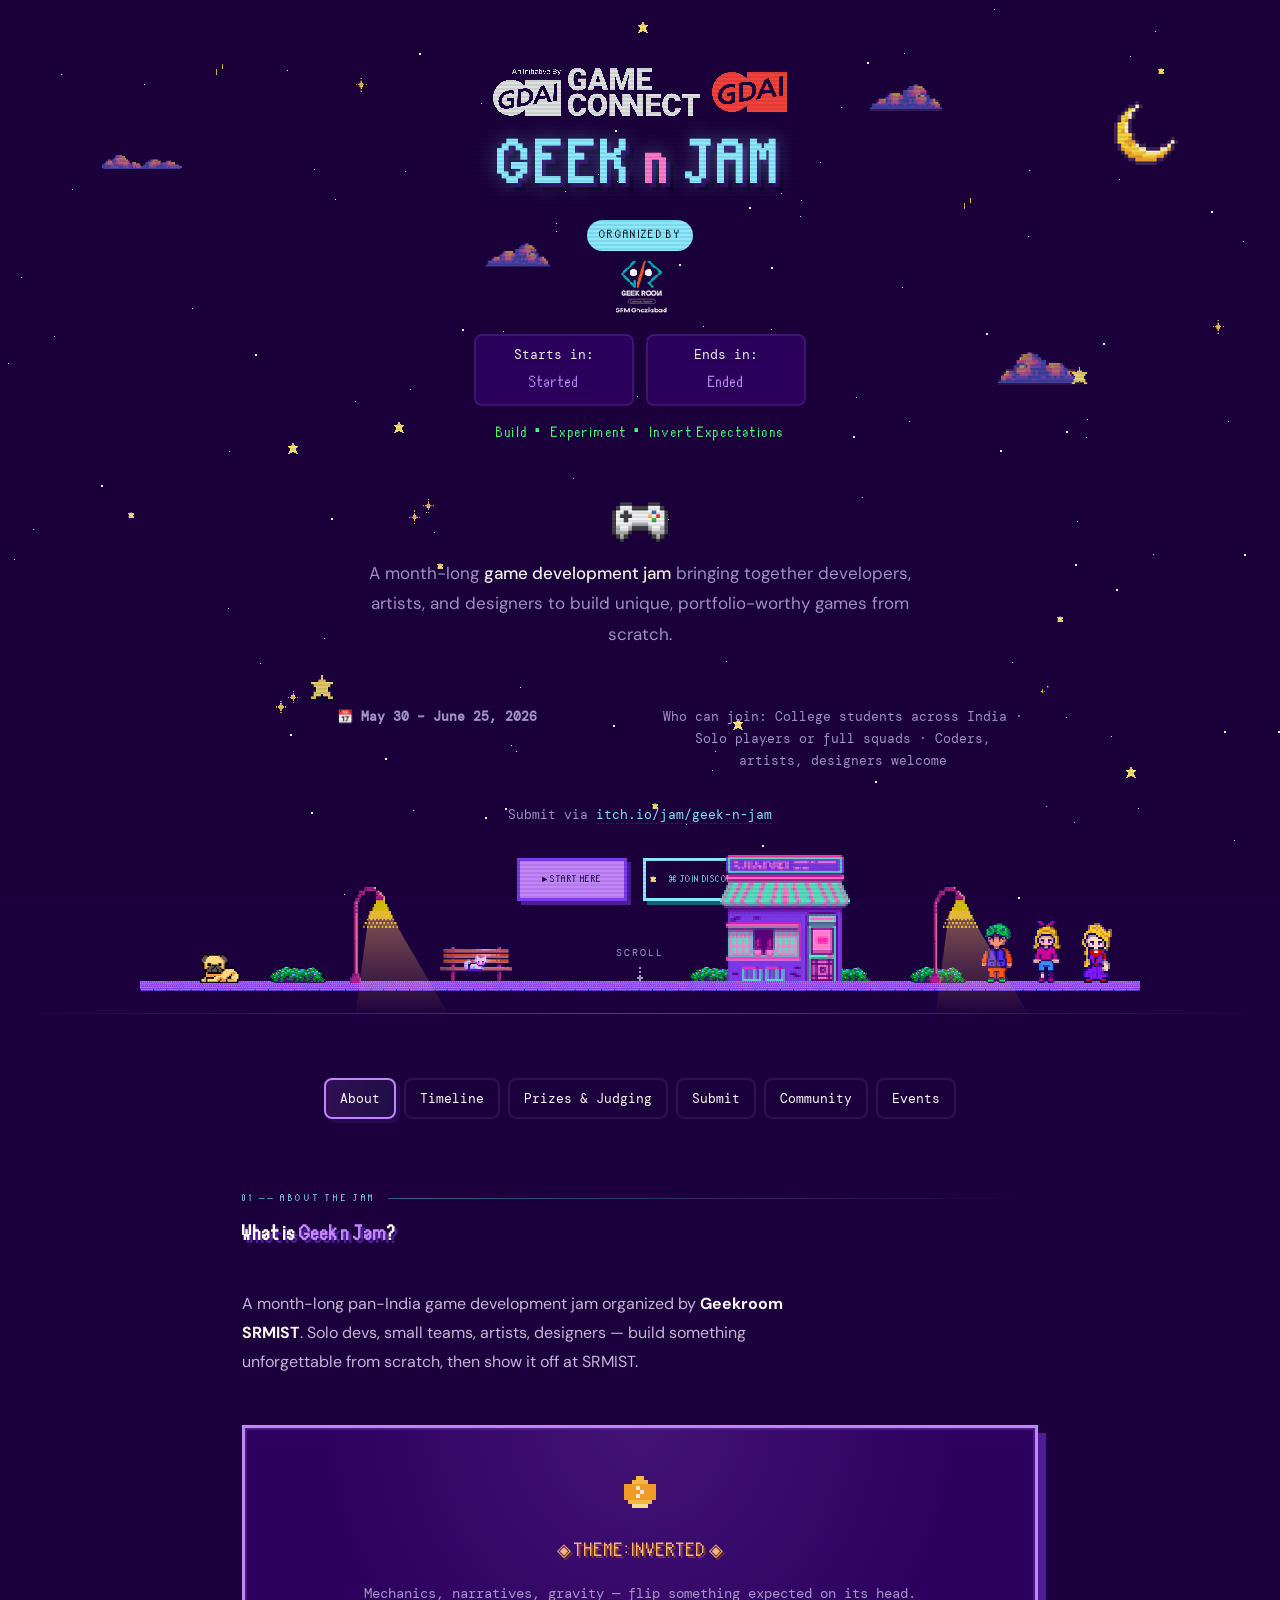
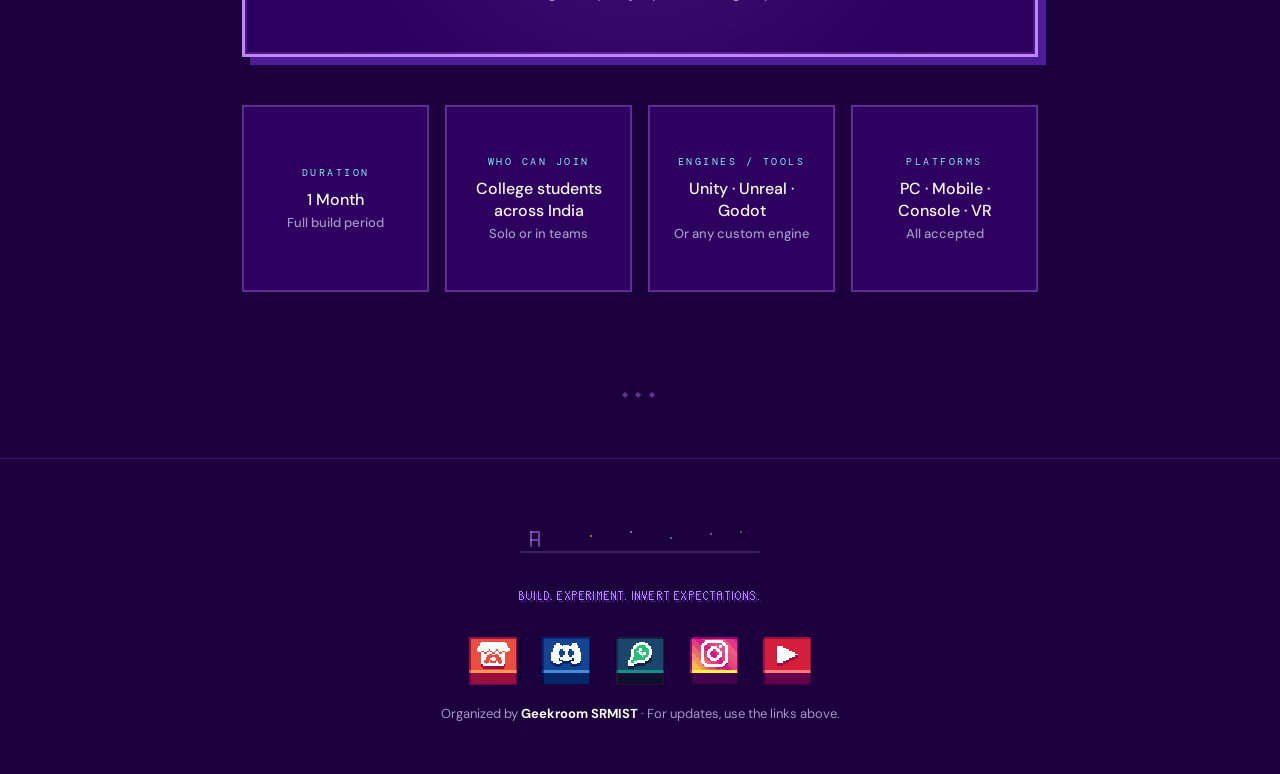
==== commit 22c2d1a8: "mobile responsiveness" ====
--- a/WEBISTE.html
+++ b/WEBISTE.html
@@ -127,10 +127,10 @@
 
   <!-- Tabs container: wraps the main site sections into three tabbed panels -->
   <div class="tabs wrap" id="main-tabs">
-    <nav class="tabs-nav" role="tablist" aria-label="Main sections"
-      style="display:flex;gap:0.5rem;justify-content:center;margin:2rem 0">
+    <nav class="tabs-nav" role="tablist" aria-label="Main sections">
       <button class="tab-btn" role="tab" aria-selected="true" data-target="tab-about">About</button>
       <button class="tab-btn" role="tab" aria-selected="false" data-target="tab-timeline">Timeline</button>
+      <button class="tab-btn" role="tab" aria-selected="false" data-target="tab-judging">Prizes & Judging</button>
       <button class="tab-btn" role="tab" aria-selected="false" data-target="tab-submit">Submit</button>
       <button class="tab-btn" role="tab" aria-selected="false" data-target="tab-community">Community</button>
       <button class="tab-btn" role="tab" aria-selected="false" data-target="tab-events">Events</button>
@@ -195,7 +195,6 @@
             </div>
           </div>
         </section>
-        </section>
 
         <div class="divider-pixel">◆ ◆ ◆</div>
 
@@ -363,6 +362,156 @@
 
       </div>
 
+      <div id="tab-judging" class="tab-panel" hidden>
+
+        <!-- ── PRIZES & JUDGING ── -->
+        <section>
+          <div class="wrap">
+            <div class="section-label">04 ── PRIZE POOL</div>
+            <h2 class="section-title">Rewards & <span class="accent">Prizes</span></h2>
+            
+            <div class="prizes-grid fade-up">
+              <!-- 1st Place -->
+              <div class="prize-card gold-card">
+                <span class="prize-badge">🥇 1ST PLACE OVERALL</span>
+                <div class="prize-title">Overall Winner</div>
+                <ul class="prize-rewards">
+                  <li><strong>₹3000</strong> Cash Prize</li>
+                  <li>IGDC 2026 Tickets</li>
+                  <li>Official Winner Trophy</li>
+                  <li>Internship Opportunities</li>
+                </ul>
+              </div>
+
+              <!-- 2nd Place -->
+              <div class="prize-card silver-card">
+                <span class="prize-badge">🥈 2ND PLACE OVERALL</span>
+                <div class="prize-title">Runner Up</div>
+                <ul class="prize-rewards">
+                  <li><strong>₹2000</strong> Cash Prize</li>
+                  <li>IGDC 2026 Tickets</li>
+                  <li>Official Winner Trophy</li>
+                  <li>Internship Opportunities</li>
+                </ul>
+              </div>
+
+              <!-- 3rd Place -->
+              <div class="prize-card bronze-card">
+                <span class="prize-badge">🥉 3RD PLACE OVERALL</span>
+                <div class="prize-title">Second Runner Up</div>
+                <ul class="prize-rewards">
+                  <li><strong>₹1000</strong> Cash Prize</li>
+                  <li>IGDC 2026 Tickets</li>
+                  <li>Official Winner Trophy</li>
+                  <li>Internship Opportunities</li>
+                </ul>
+              </div>
+
+              <!-- Category Winners -->
+              <div class="prize-card category-card">
+                <span class="prize-badge">🎮 CATEGORY WINNERS</span>
+                <div class="prize-title">Category Awards</div>
+                <ul class="prize-rewards">
+                  <li>Steam Games</li>
+                  <li>Official Category Trophies</li>
+                  <li>Internship Opportunities</li>
+                  <li>Sponsored rewards</li>
+                </ul>
+              </div>
+            </div>
+
+            <p style="font-family:var(--font-mono);font-size:12px;color:var(--c-muted);margin-bottom:5rem;text-align:center">
+              * Internship opportunities are from leading Indian game studios. Additional rewards, collaborations, and sponsored prizes may be added during the jam.
+            </p>
+
+            <div class="section-label">05 ── JUDGING</div>
+            <h2 class="section-title">Judging <span class="accent">Categories</span></h2>
+
+            <div class="categories-grid fade-up">
+              <!-- Best Use of Theme -->
+              <div class="category-details-card">
+                <span class="category-icon">🌀</span>
+                <div class="category-name">Best Use of Theme</div>
+                <div class="category-desc">Awarded to the team that interprets and integrates the theme “Inverted” in the most creative, meaningful, or unexpected way.</div>
+              </div>
+
+              <!-- Best Gameplay Design -->
+              <div class="category-details-card">
+                <span class="category-icon">🎮</span>
+                <div class="category-name">Best Gameplay Design</div>
+                <div class="category-desc">Focused on how fun, polished, balanced, and engaging the core gameplay loop is. Controls, level flow, and game feel.</div>
+                <div class="category-highlights">
+                  <span class="category-highlight-tag">Game Feel</span>
+                  <span class="category-highlight-tag">Mechanics</span>
+                  <span class="category-highlight-tag">Flow</span>
+                </div>
+              </div>
+
+              <!-- Best Art Direction -->
+              <div class="category-details-card">
+                <span class="category-icon">🎨</span>
+                <div class="category-name">Best Art Direction</div>
+                <div class="category-desc">Focused on overall visual identity and artistic consistency — including UI, environments, color language, and animation style.</div>
+              </div>
+
+              <!-- Best Narrative -->
+              <div class="category-details-card">
+                <span class="category-icon">📖</span>
+                <div class="category-name">Best Narrative</div>
+                <div class="category-desc">Awarded to the game with the strongest storytelling, worldbuilding, emotional impact, character writing, or narrative structure.</div>
+              </div>
+
+              <!-- Best Music / Audio -->
+              <div class="category-details-card">
+                <span class="category-icon">🎵</span>
+                <div class="category-name">Best Music & Audio</div>
+                <div class="category-desc">Recognizes exceptional soundtracks, environmental ambience, sound effects, voice work, and overall soundscapes.</div>
+              </div>
+
+              <!-- Best Technical Innovation -->
+              <div class="category-details-card">
+                <span class="category-icon">🚀</span>
+                <div class="category-name">Best Technical Innovation</div>
+                <div class="category-desc">Rewards unique technical implementation, procedural systems, advanced shaders, clever rendering, or interesting engine-level work.</div>
+                <div class="category-highlights">
+                  <span class="category-highlight-tag">Procedural</span>
+                  <span class="category-highlight-tag">Shaders</span>
+                  <span class="category-highlight-tag">AI</span>
+                </div>
+              </div>
+
+              <!-- Best Optimization -->
+              <div class="category-details-card">
+                <span class="category-icon">⚙️</span>
+                <div class="category-name">Best Technical Optimization</div>
+                <div class="category-desc">Demonstrates technical efficiency, performance stability, low resource usage, clever compression, or low-end hardware compatibility.</div>
+                <div class="category-highlights">
+                  <span class="category-highlight-tag">Low-end</span>
+                  <span class="category-highlight-tag">Efficiency</span>
+                </div>
+              </div>
+
+              <!-- Best Rookie Game -->
+              <div class="category-details-card">
+                <span class="category-icon">🐣</span>
+                <div class="category-name">Best Rookie Game</div>
+                <div class="category-desc">For beginners or first-time game jam participants who show strong creative spark, technical potential, and execution.</div>
+              </div>
+
+              <!-- Community Voted -->
+              <div class="category-details-card">
+                <span class="category-icon">👥</span>
+                <div class="category-name">Community Voted</div>
+                <div class="category-desc">Chosen directly by community voting and player feedback after playable game builds are officially released on Itch.</div>
+              </div>
+            </div>
+          </div>
+        </section>
+
+        <div class="divider-pixel">◆ ◆ ◆</div>
+
+      </div>
+
       <div id="tab-submit" class="tab-panel" hidden>
 
         <!-- ── SUBMISSION ── -->
@@ -402,34 +551,8 @@
             </p>
           </div>
         </section>
-        </section>
 
         <div class="divider-pixel">◆ ◆ ◆</div>
-
-        <!-- keep categories inside submit panel -->
-        <section>
-          <div class="wrap">
-            <div class="section-label">04 ── JUDGING</div>
-            <h2 class="section-title"><span class="accent">Categories</span></h2>
-            <div class="categories-wrap fade-up" style="margin-bottom:3rem">
-              <span class="cat-tag">BEST OVERALL</span>
-              <span class="cat-tag">MOST UNIQUE MECHANIC</span>
-              <span class="cat-tag">BEST VISUALS</span>
-              <span class="cat-tag">BEST STORY</span>
-              <span class="cat-tag">BEST SOUND</span>
-              <span class="cat-tag">+ MORE</span>
-            </div>
-
-            <div class="prize-tease fade-up">
-              <span class="trophy">🏆 PRIZES</span>
-              <p>Prizes are being finalized and will be revealed very soon. <span class="blink">_</span></p>
-              <p style="margin-top:0.5rem;font-size:12px;font-family:var(--font-mono);color:rgba(139,127,168,0.6)">Join
-                Discord for the announcement.</p>
-            </div>
-          </div>
-        </section>
-
-        </section>
 
       </div>
 
--- a/style.css
+++ b/style.css
@@ -464,60 +464,142 @@
 .rule-pill.no .rule-pill-icon { background: rgba(244,114,182,0.2); color: var(--c-pink); }
 .rule-pill.yes .rule-pill-icon { background: rgba(74,222,128,0.2); color: var(--c-green); }
 
-/* ── CATEGORIES ── */
-.categories-wrap {
+/* ── PRIZE POOL ── */
+.prizes-grid {
+  display: grid;
+  grid-template-columns: repeat(6, 1fr);
+  gap: 1.5rem;
+  margin-bottom: 2.5rem;
+  margin-top: 1.5rem;
+}
+.prize-card {
+  background: var(--c-bg2);
+  border: 2px solid rgba(192, 132, 252, 0.12);
+  border-radius: 0;
+  padding: 1.5rem;
+  position: relative;
+  transition: transform 0.22s ease, border-color 0.22s ease, box-shadow 0.22s ease;
+  box-shadow: 4px 4px 0 rgba(192, 132, 252, 0.04);
+  grid-column: span 2;
+}
+.prize-card:hover {
+  transform: translateY(-4px);
+  border-color: var(--c-purple);
+  box-shadow: 6px 6px 0 rgba(192, 132, 252, 0.12);
+}
+.prize-card.gold-card { border-color: rgba(251, 191, 36, 0.25); box-shadow: 4px 4px 0 rgba(251, 191, 36, 0.06); }
+.prize-card.gold-card:hover { border-color: var(--c-yellow); box-shadow: 6px 6px 0 rgba(251, 191, 36, 0.18); }
+.prize-card.silver-card { border-color: rgba(167, 139, 250, 0.25); box-shadow: 4px 4px 0 rgba(167, 139, 250, 0.06); }
+.prize-card.silver-card:hover { border-color: #a78bfa; box-shadow: 6px 6px 0 rgba(167, 139, 250, 0.18); }
+.prize-card.bronze-card { border-color: rgba(249, 115, 22, 0.25); box-shadow: 4px 4px 0 rgba(249, 115, 22, 0.06); }
+.prize-card.bronze-card:hover { border-color: #f97316; box-shadow: 6px 6px 0 rgba(249, 115, 22, 0.18); }
+.prize-card.category-card { 
+  border-color: rgba(103, 232, 249, 0.25); 
+  box-shadow: 4px 4px 0 rgba(103, 232, 249, 0.06);
+  grid-column: 3 / 5;
+}
+.prize-card.category-card:hover { border-color: var(--c-cyan); box-shadow: 6px 6px 0 rgba(103, 232, 249, 0.18); }
+
+.prize-badge {
+  font-family: var(--font-pixel);
+  font-size: 8px;
+  padding: 4px 8px;
+  border-radius: 0;
+  display: inline-block;
+  margin-bottom: 1rem;
+}
+.gold-card .prize-badge { background: rgba(251, 191, 36, 0.12); color: var(--c-yellow); }
+.silver-card .prize-badge { background: rgba(167, 139, 250, 0.12); color: #a78bfa; }
+.bronze-card .prize-badge { background: rgba(249, 115, 22, 0.12); color: #f97316; }
+.category-card .prize-badge { background: rgba(103, 232, 249, 0.12); color: var(--c-cyan); }
+
+.prize-title {
+  font-family: var(--font-mono);
+  font-weight: bold;
+  font-size: 15px;
+  color: var(--c-white);
+  margin-bottom: 1rem;
+}
+.prize-rewards {
+  list-style: none;
+  padding: 0;
+  margin: 0;
+}
+.prize-rewards li {
+  font-size: 13px;
+  color: var(--c-muted);
+  margin-bottom: 0.5rem;
+  position: relative;
+  padding-left: 1.25rem;
+}
+.prize-rewards li::before {
+  content: '▪';
+  position: absolute;
+  left: 0;
+  top: -2px;
+  color: var(--c-purple);
+  font-size: 12px;
+}
+.gold-card .prize-rewards li::before { color: var(--c-yellow); }
+.silver-card .prize-rewards li::before { color: #a78bfa; }
+.bronze-card .prize-rewards li::before { color: #f97316; }
+.category-card .prize-rewards li::before { color: var(--c-cyan); }
+
+/* ── JUDGING CATEGORIES GRID ── */
+.categories-grid {
+  display: grid;
+  grid-template-columns: repeat(auto-fit, minmax(260px, 1fr));
+  gap: 1.5rem;
+  margin-top: 1.5rem;
+  margin-bottom: 3rem;
+}
+.category-details-card {
+  background: var(--c-bg2);
+  border: 2px solid rgba(192, 132, 252, 0.12);
+  border-radius: 0;
+  padding: 1.5rem;
+  transition: transform 0.22s ease, border-color 0.22s ease, box-shadow 0.22s ease;
+  box-shadow: 4px 4px 0 rgba(0,0,0,0.15);
+}
+.category-details-card:hover {
+  transform: translateY(-4px);
+  border-color: var(--c-purple);
+  box-shadow: 6px 6px 0 rgba(192, 132, 252, 0.1);
+}
+.category-icon {
+  font-size: 24px;
+  margin-bottom: 0.75rem;
+  display: inline-block;
+}
+.category-name {
+  font-family: var(--font-mono);
+  font-weight: bold;
+  font-size: 15px;
+  color: var(--c-white);
+  margin-bottom: 0.5rem;
+}
+.category-desc {
+  font-size: 13px;
+  color: var(--c-muted);
+  line-height: 1.6;
+}
+.category-highlights {
+  list-style: none;
+  padding: 0;
+  margin: 0.75rem 0 0;
+  font-size: 12px;
+  font-family: var(--font-mono);
+  color: rgba(196,181,212,0.75);
   display: flex;
   flex-wrap: wrap;
-  gap: 0.75rem;
-}
-
-.cat-tag {
-  font-family: var(--font-pixel);
-  font-size: 8px;
-  padding: 8px 14px;
-  border: 2px solid;
-  letter-spacing: 0.05em;
-  position: relative;
-  transition: transform 0.1s;
-}
-.cat-tag:hover { transform: translate(-2px, -2px); }
-.cat-tag::after { content: ''; position: absolute; bottom: -5px; right: -5px; width: 100%; height: 100%; border: 2px solid; z-index: -1; }
-
-.cat-tag:nth-child(1) { border-color: var(--c-purple); color: var(--c-purple); }
-.cat-tag:nth-child(1)::after { border-color: #4c1d95; }
-.cat-tag:nth-child(2) { border-color: var(--c-pink); color: var(--c-pink); }
-.cat-tag:nth-child(2)::after { border-color: #831843; }
-.cat-tag:nth-child(3) { border-color: var(--c-cyan); color: var(--c-cyan); }
-.cat-tag:nth-child(3)::after { border-color: #155e75; }
-.cat-tag:nth-child(4) { border-color: var(--c-yellow); color: var(--c-yellow); }
-.cat-tag:nth-child(4)::after { border-color: #78350f; }
-.cat-tag:nth-child(5) { border-color: var(--c-green); color: var(--c-green); }
-.cat-tag:nth-child(5)::after { border-color: #14532d; }
-.cat-tag:nth-child(6) { border-color: #a78bfa; color: #a78bfa; }
-.cat-tag:nth-child(6)::after { border-color: #3730a3; }
-
-/* ── PRIZE TEASER ── */
-.prize-tease {
-  background: var(--c-bg2);
-  border: 3px solid var(--yellow);
-  box-shadow: 6px 6px 0 #78350f;
-  padding: 2.5rem;
-  text-align: center;
-}
-.prize-tease .trophy {
-  font-family: var(--font-pixel);
-  font-size: 11px;
-  color: var(--c-yellow);
-  text-shadow: 2px 2px 0 #78350f;
-  margin-bottom: 0.75rem;
-  display: block;
-}
-.prize-tease p {
-  color: var(--c-muted);
-  font-size: 15px;
-}
-.blink { animation: blink-anim 1s step-end infinite; }
-@keyframes blink-anim { 50% { opacity: 0; } }
+  gap: 0.4rem;
+}
+.category-highlight-tag {
+  background: rgba(192,132,252,0.08);
+  border: 1px solid rgba(192,132,252,0.15);
+  padding: 2px 6px;
+  border-radius: 0;
+}
 
 /* ── SPECIAL CARDS ── */
 .special-grid {
@@ -1309,13 +1391,132 @@
   margin-top: 1px;
 }
 
-@media (max-width: 600px) {
-  .mcu-card {
-    width: 290px;
+@media (max-width: 767px) {
+  /* Compact Hero Layout & Spacing */
+  .hero {
+    min-height: auto;
+    padding: 3rem 1rem 180px; /* leaves exactly enough space at bottom for street scene */
+  }
+  .hero-desc {
+    font-size: 15px;
+    margin: 0 auto 1.5rem;
+  }
+  .hero-cta {
+    margin-bottom: 2rem;
+  }
+  
+  /* Street Scene Decluttering & Congestion Fix */
+  .scene-woman-2 {
+    display: none !important; /* Remove 1 girl as requested to free up space */
+  }
+  .scene-lamp-right {
+    display: none !important; /* Remove second street lamp to avoid massive crowd overlap */
+  }
+  .scene-bush-2, 
+  .scene-shop-bush-right, 
+  .scene-bush-1 {
+    display: none !important; /* Hide extra bushes to declutter landscape */
+  }
+  
+  /* Clean positioning of remaining characters & accessories */
+  .scene-man {
+    left: 77% !important;
+  }
+  .scene-woman-1 {
+    left: 85% !important;
+  }
+  .scene-dog {
+    left: 8% !important;
+  }
+  
+  /* Switch timeline container to a vertical scrolling layout */
+  .tl-scroll {
+    overflow-x: hidden;
+    overflow-y: visible;
+    padding: 0;
+  }
+  
+  .tl-track {
+    flex-direction: column;
+    height: auto;
+    width: 100%;
+    padding: 2rem 0;
+    align-items: stretch;
+  }
+  
+  /* Vertical timeline line running directly down the center */
+  .tl-line {
+    top: 0;
+    bottom: 0;
+    left: 50%;
+    width: 2px;
+    height: 100%;
+    transform: translateX(-50%);
+    background: rgba(192, 132, 252, 0.4);
+    z-index: 2;
+  }
+  
+  .tl-item {
+    flex-direction: column;
+    align-items: center;
+    min-width: auto;
+    width: 100%;
+    height: auto;
+    margin-bottom: 2.5rem;
+    gap: 0.75rem;
+  }
+  
+  .tl-item:last-child {
+    margin-bottom: 0;
+  }
+  
+  /* Disable alternating space dimensions & draw contents flatly */
+  .tl-top-space, .tl-bottom-space {
+    display: contents;
+  }
+  
+  /* Hide the horizontal connector line filaments */
+  .tl-item.pos-top .tl-top-space::after,
+  .tl-item.pos-bottom .tl-bottom-space::after {
+    display: none !important;
+  }
+  
+  /* Hide timeline nodes/dots on mobile */
+  .tl-node-container {
+    display: none !important;
+  }
+  
+  /* Mobile timeline cards: centered, full width, no maximum height limits, fully visible */
+  .tl-card, 
+  .tl-card.highlight-card {
+    width: 90% !important;
+    max-width: 360px;
+    margin: 0 auto !important;
+    max-height: none !important;
+    overflow: visible !important;
+    cursor: default;
     padding: 1.25rem;
-  }
-  .mcu-timeline-item {
-    min-width: 320px;
+    box-shadow: 4px 4px 0 rgba(192, 132, 252, 0.1);
+    transform: none !important;
+    z-index: 10;
+  }
+  
+  /* Hide the fading gradient mask since card is fully open */
+  .tl-card::after {
+    display: none !important;
+  }
+  
+  .tl-badge {
+    margin-top: 1rem;
+    display: inline-block;
+  }
+  
+  /* Prizes Grid responsive override */
+  .prizes-grid {
+    grid-template-columns: 1fr !important;
+  }
+  .prize-card, .prize-card.category-card {
+    grid-column: auto !important;
   }
 }
 
@@ -1381,13 +1582,20 @@
 .sr-only { position: absolute; width: 1px; height: 1px; padding: 0; margin: -1px; overflow: hidden; clip: rect(0, 0, 0, 0); white-space: nowrap; border: 0; }
 @media (max-width: 720px) {
   .promo-details { flex-direction: column; gap: 0.5rem; }
-  .promo-details > div { min-width: auto; width: 100%; }
+  .promo-details > div { min-width: auto; width: 100%; flex: none !important; }
   .social-links { gap: 0.5rem; }
   .social-link { width: 48px; height: 48px; border-radius: 12px; }
 }
 
 /* Tabs styling */
 .tabs { padding: 2rem 0; }
+.tabs-nav {
+  display: flex;
+  gap: 0.5rem;
+  justify-content: center;
+  flex-wrap: wrap;
+  margin: 2rem 0;
+}
 .tabs-nav .tab-btn {
   font-family: var(--font-mono);
   background: transparent;
@@ -1396,12 +1604,83 @@
   padding: 10px 14px;
   border-radius: 8px;
   cursor: pointer;
+  transition: background 0.2s, border-color 0.2s, box-shadow 0.2s;
 }
 .tabs-nav .tab-btn[aria-selected="true"] { background: linear-gradient(90deg, rgba(192,132,252,0.12), rgba(103,232,249,0.06)); box-shadow: 4px 4px 0 rgba(76,29,149,0.25); border-color: var(--c-purple); }
 .tab-panel { display: block; }
 .tab-panel[hidden] { display: none; }
+.tab-panel section { padding: 2.5rem 0; }
 
 /* Timer styles */
-.timers { display: flex; gap: 0.75rem; justify-content: center; align-items: center; margin-bottom: 1rem; }
+.timers { display: flex; gap: 0.75rem; justify-content: center; align-items: center; margin-bottom: 1rem; flex-wrap: wrap; }
 .timer { font-family: var(--font-mono); background: var(--c-bg2); border: 2px solid rgba(192,132,252,0.15); padding: 8px 12px; border-radius: 8px; font-size: 13px; color: var(--c-white); min-width: 160px; text-align: center; }
 .timer .t-val { display: block; margin-top: 4px; font-family: var(--font-pixel); font-size: 15px; color: var(--c-purple); }
+
+/* General Mobile/Tablet Responsiveness Enhancements */
+@media (max-width: 600px) {
+  /* Prevent square cards from stretching excessively in single column */
+  .info-card {
+    aspect-ratio: auto;
+    height: auto;
+    min-height: auto;
+    padding: 1.5rem 1.25rem;
+  }
+  
+  /* Prevent giant padding from clipping card text */
+  .theme-card {
+    padding: 2rem 1.25rem;
+    box-shadow: 5px 5px 0 #4c1d95;
+  }
+  
+  .showcase-banner {
+    padding: 1.75rem;
+    gap: 1.25rem;
+  }
+}
+
+@media (max-width: 520px) {
+  /* Stack countdown timers vertically so they never overflow screens */
+  .timers {
+    flex-direction: column;
+    gap: 0.60rem;
+    width: 100%;
+    align-items: center;
+  }
+  .timer {
+    width: 100%;
+    max-width: 260px;
+    min-width: auto;
+  }
+}
+
+@media (max-width: 480px) {
+  .partner-logos {
+    flex-wrap: wrap;
+    gap: 0.5rem;
+    justify-content: center;
+  }
+  .logo-game-connect {
+    height: 32px !important;
+  }
+  .logo-gdai {
+    height: 26px !important;
+  }
+  .logo-geekroom {
+    height: 38px !important;
+  }
+  .organizer-card {
+    margin: 0.4rem auto;
+  }
+  
+  .hero-cta {
+    flex-direction: column;
+    align-items: center;
+    width: 100%;
+    gap: 0.75rem;
+  }
+  .hero-cta .btn {
+    width: 100%;
+    max-width: 280px;
+    text-align: center;
+  }
+}
